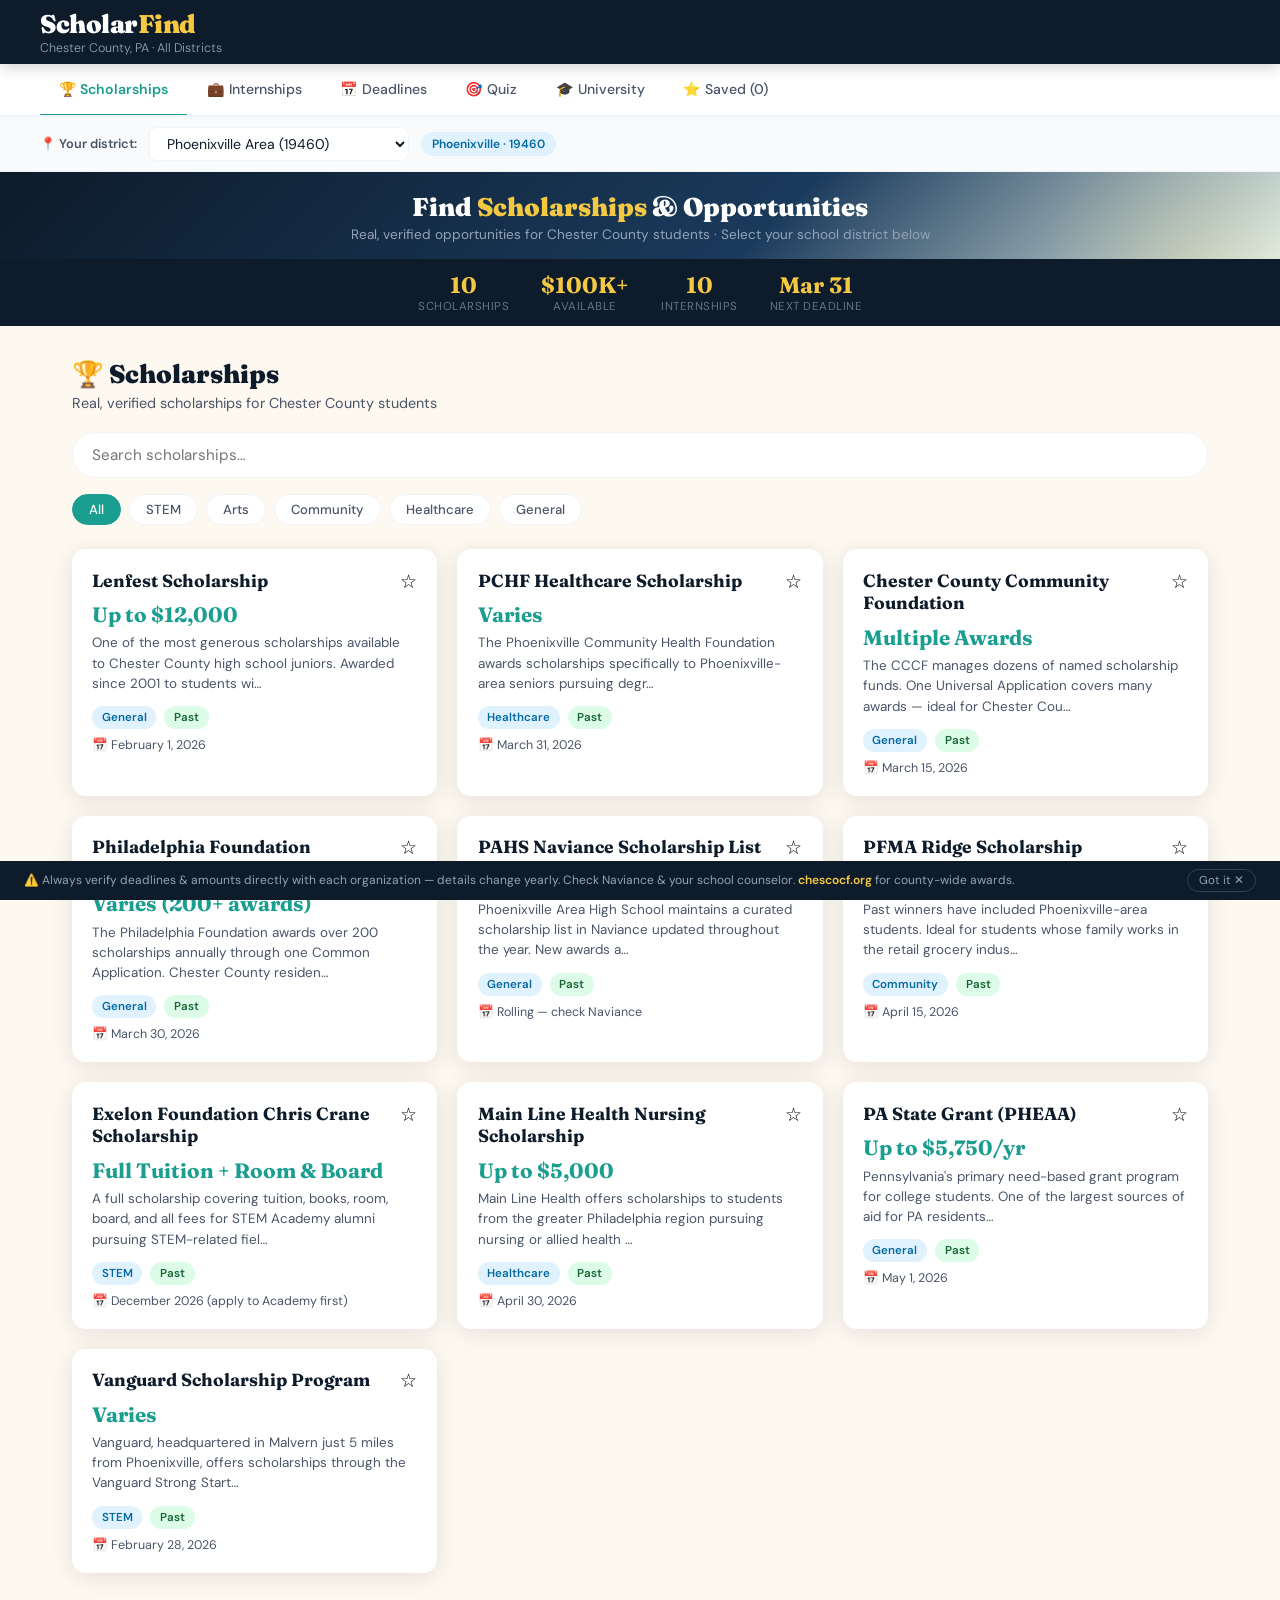
==== index.html @ 1c2dd700 "Add files via upload" ====
<!DOCTYPE html>
<html lang="en">
<head>
<meta charset="UTF-8"/>
<meta name="viewport" content="width=device-width, initial-scale=1.0"/>
<meta http-equiv="Cache-Control" content="no-cache, no-store, must-revalidate"/>
<meta http-equiv="Pragma" content="no-cache"/>
<meta http-equiv="Expires" content="0"/>
<title>ScholarFind — Chester County PA</title>
<link href="https://fonts.googleapis.com/css2?family=Fraunces:wght@400;700;900&family=DM+Sans:wght@300;400;500;600&display=swap" rel="stylesheet"/>
<style>
:root {
  --navy: #0d1b2a;
  --teal: #1a9e8f;
  --gold: #f5c842;
  --coral: #f4603a;
  --cream: #fdf8f0;
  --slate: #4a5568;
  --light: #f0f4f8;
  --white: #ffffff;
  --success: #22c55e;
  --warn: #f59e0b;
  --danger: #ef4444;
  --card-shadow: 0 4px 24px rgba(13,27,42,0.10);
  --radius: 14px;
}
*{box-sizing:border-box;margin:0;padding:0}
body{font-family:'DM Sans',sans-serif;background:var(--cream);color:var(--navy);min-height:100vh}

/* HEADER */
header{background:var(--navy);padding:0 2rem;position:sticky;top:0;z-index:100;box-shadow:0 2px 16px rgba(0,0,0,0.2)}
.header-inner{max-width:1200px;margin:0 auto;display:flex;align-items:center;justify-content:space-between;height:64px}
.logo{font-family:'Fraunces',serif;font-size:1.6rem;font-weight:900;color:var(--white);letter-spacing:-0.5px}
.logo span{color:var(--gold)}
.tagline{font-size:0.78rem;color:#94a3b8;font-weight:300}

/* NAV TABS */
nav{background:var(--white);border-bottom:2px solid var(--light);position:sticky;top:64px;z-index:99}
.nav-inner{max-width:1200px;margin:0 auto;display:flex;gap:0;overflow-x:auto;scrollbar-width:none}
.nav-inner::-webkit-scrollbar{display:none}
.tab-btn{border:none;background:none;padding:1rem 1.2rem;font-family:'DM Sans',sans-serif;font-size:0.88rem;font-weight:500;color:var(--slate);cursor:pointer;border-bottom:3px solid transparent;margin-bottom:-2px;white-space:nowrap;transition:all 0.2s;flex-shrink:0}
.tab-btn:hover{color:var(--teal)}
.tab-btn.active{color:var(--teal);border-bottom-color:var(--teal);font-weight:600}

/* HAMBURGER */
.hamburger{display:none;background:none;border:none;cursor:pointer;padding:0.4rem;color:var(--white);flex-direction:column;gap:5px;justify-content:center;align-items:center}
.hamburger span{display:block;width:22px;height:2px;background:var(--white);border-radius:2px;transition:all 0.3s}
.hamburger.open span:nth-child(1){transform:translateY(7px) rotate(45deg)}
.hamburger.open span:nth-child(2){opacity:0}
.hamburger.open span:nth-child(3){transform:translateY(-7px) rotate(-45deg)}

/* MOBILE DRAWER */
.mobile-drawer{display:none;position:fixed;top:64px;left:0;right:0;background:var(--white);z-index:98;box-shadow:0 8px 24px rgba(13,27,42,0.15);border-top:2px solid var(--light)}
.mobile-drawer.open{display:block}
.mobile-drawer .tab-btn{display:flex;width:100%;padding:1rem 1.5rem;font-size:1rem;border-bottom:1px solid var(--light);border-left:3px solid transparent;text-align:left;gap:0.6rem;align-items:center}
.mobile-drawer .tab-btn.active{border-left-color:var(--teal);border-bottom-color:var(--light);color:var(--teal);background:#f0fdf9}
.mobile-drawer .tab-btn:last-child{border-bottom:none}
.drawer-overlay{display:none;position:fixed;inset:0;top:64px;background:rgba(13,27,42,0.3);z-index:97}
.drawer-overlay.open{display:block}

@media(max-width:768px){
  .hamburger{display:flex}
  .nav-desktop{display:none}
}
@media(min-width:769px){
  .mobile-drawer{display:none!important}
  .drawer-overlay{display:none!important}
}

/* HERO */
.hero{background:linear-gradient(135deg,var(--navy) 0%,#1a3a5c 60%,#1a9e8f22 100%);padding:1.2rem 2rem 1rem;text-align:center;position:relative;overflow:hidden}
.hero::before{content:'';position:absolute;top:-60px;right:-60px;width:300px;height:300px;border-radius:50%;background:radial-gradient(circle,rgba(245,200,66,0.12),transparent 70%)}
.hero h1{font-family:'Fraunces',serif;font-size:1.6rem;font-weight:900;color:var(--white);margin-bottom:0.2rem}
.hero h1 span{color:var(--gold)}
.hero p{color:#94a3b8;margin-bottom:0;font-size:0.85rem}
.search-bar{display:flex;max-width:560px;margin:0 auto;background:var(--white);border-radius:50px;overflow:hidden;box-shadow:0 4px 20px rgba(0,0,0,0.15)}
.search-bar input{flex:1;border:none;padding:0.85rem 1.4rem;font-size:1rem;font-family:'DM Sans',sans-serif;outline:none;background:transparent}
.search-bar button{background:var(--teal);color:white;border:none;padding:0.85rem 1.6rem;font-weight:600;cursor:pointer;font-size:0.95rem;font-family:'DM Sans',sans-serif}

/* STATS */
.stats-bar{background:var(--navy);padding:0.75rem 2rem}
.stats-inner{max-width:1200px;margin:0 auto;display:flex;gap:2rem;justify-content:center;flex-wrap:wrap}
.stat{text-align:center}
.stat-val{font-family:'Fraunces',serif;font-size:1.4rem;font-weight:700;color:var(--gold)}
.stat-lbl{font-size:0.72rem;color:#64748b;text-transform:uppercase;letter-spacing:0.5px}

/* MAIN */
main{max-width:1200px;margin:0 auto;padding:2rem}

/* SECTION */
.section{display:none}
.section.active{display:block}

/* TAB HEADER */
.tab-header{margin-bottom:1.2rem}
.tab-header h2{font-family:'Fraunces',serif;font-size:1.6rem;font-weight:900}
.tab-header p{color:var(--slate);margin-top:0.25rem;font-size:0.9rem}

/* DISTRICT PICKER */
.district-bar{background:#f8fafc;border-bottom:1.5px solid var(--light);padding:0.6rem 2rem}
.district-inner{max-width:1200px;margin:0 auto;display:flex;align-items:center;gap:0.75rem;flex-wrap:wrap}
.district-label{font-size:0.8rem;font-weight:600;color:var(--slate);white-space:nowrap}
.district-select{border:1.5px solid var(--light);background:var(--white);padding:0.4rem 0.8rem;border-radius:8px;font-size:0.88rem;font-family:'DM Sans',sans-serif;color:var(--navy);cursor:pointer;outline:none;transition:border-color 0.2s;max-width:260px}
.district-select:focus{border-color:var(--teal)}
.district-tag{font-size:0.75rem;background:#e0f2fe;color:#0369a1;padding:0.25rem 0.7rem;border-radius:50px;font-weight:600}
.ai-search-wrap{background:var(--white);border:1.5px solid var(--light);border-radius:var(--radius);padding:1.5rem;margin-bottom:1.5rem;display:none}
.ai-search-wrap.visible{display:block}
.ai-search-wrap h3{font-family:'Fraunces',serif;font-size:1.1rem;margin-bottom:0.5rem}
.ai-search-wrap p{font-size:0.85rem;color:var(--slate);margin-bottom:1rem}
.ai-input-row{display:flex;gap:0.5rem}
.ai-input-row input{flex:1;border:1.5px solid var(--light);border-radius:8px;padding:0.6rem 1rem;font-size:0.9rem;font-family:'DM Sans',sans-serif;outline:none}
.ai-input-row input:focus{border-color:var(--teal)}
.ai-search-btn{background:var(--teal);color:white;border:none;padding:0.6rem 1.2rem;border-radius:8px;font-weight:600;cursor:pointer;font-family:'DM Sans',sans-serif;white-space:nowrap}
.ai-results{margin-top:1rem;font-size:0.88rem;color:var(--slate);line-height:1.6}
.ai-results.loading{color:var(--teal)}
.result-badge{display:inline-block;background:var(--teal);color:white;font-size:0.75rem;font-weight:700;padding:0.25rem 0.7rem;border-radius:50px;font-family:'DM Sans',sans-serif}
.result-badge-empty{background:var(--slate)}
@keyframes spin{from{transform:rotate(0deg)}to{transform:rotate(360deg)}}
.ai-result-card{background:var(--cream);border-radius:10px;padding:1rem;margin-bottom:0.75rem;border:1.5px solid var(--light)}
.ai-result-card h4{font-size:0.95rem;font-weight:600;margin-bottom:0.3rem}
.ai-result-card p{font-size:0.82rem;color:var(--slate);margin:0}
.ai-result-card a{font-size:0.82rem;color:var(--teal);font-weight:600}

/* TAB SEARCH */
.tab-search{margin-bottom:1rem}
.tab-search input{width:100%;padding:0.75rem 1.2rem;border:1.5px solid var(--light);border-radius:50px;font-size:0.95rem;font-family:'DM Sans',sans-serif;outline:none;background:var(--white);color:var(--navy);transition:border-color 0.2s}
.tab-search input:focus{border-color:var(--teal)}

/* DISCLAIMER FOOTER */
.disclaimer-bar{position:fixed;bottom:0;left:0;right:0;background:var(--navy);color:#94a3b8;font-size:0.75rem;padding:0.5rem 1.5rem;display:flex;align-items:center;justify-content:space-between;gap:1rem;z-index:200;transition:transform 0.3s}
.disclaimer-bar.hidden{transform:translateY(100%)}
.disclaimer-bar a{color:var(--gold);text-decoration:none;font-weight:600}
.disclaimer-dismiss{background:none;border:1px solid #334155;color:#94a3b8;padding:0.2rem 0.7rem;border-radius:50px;font-size:0.72rem;cursor:pointer;font-family:'DM Sans',sans-serif;white-space:nowrap;flex-shrink:0}
.disclaimer-dismiss:hover{background:#1e293b}

/* FILTER BAR */
.filter-bar{display:flex;gap:0.5rem;flex-wrap:wrap;margin-bottom:1.5rem}
.filter-btn{border:1.5px solid var(--light);background:var(--white);padding:0.4rem 1rem;border-radius:50px;font-size:0.82rem;font-family:'DM Sans',sans-serif;cursor:pointer;font-weight:500;color:var(--slate);transition:all 0.2s}
.filter-btn:hover,.filter-btn.active{background:var(--teal);color:white;border-color:var(--teal)}

/* CARDS GRID */
.cards-grid{display:grid;grid-template-columns:repeat(auto-fill,minmax(320px,1fr));gap:1.25rem}

/* CARD */
.card{background:var(--white);border-radius:var(--radius);box-shadow:var(--card-shadow);overflow:hidden;cursor:pointer;transition:transform 0.2s,box-shadow 0.2s;border:1.5px solid transparent}
.card:hover{transform:translateY(-3px);box-shadow:0 8px 32px rgba(13,27,42,0.15);border-color:var(--teal)}
.card-header{padding:1.2rem 1.2rem 0.6rem;display:flex;justify-content:space-between;align-items:flex-start;gap:0.5rem}
.card-title{font-family:'Fraunces',serif;font-size:1.1rem;font-weight:700;line-height:1.3}
.save-btn{background:none;border:none;cursor:pointer;font-size:1.2rem;flex-shrink:0;transition:transform 0.2s}
.save-btn:hover{transform:scale(1.3)}
.card-body{padding:0 1.2rem 1.2rem}
.card-amount{font-size:1.3rem;font-weight:700;color:var(--teal);font-family:'Fraunces',serif}
.card-desc{font-size:0.84rem;color:var(--slate);margin:0.4rem 0 0.75rem;line-height:1.5}
.card-meta{display:flex;gap:0.5rem;flex-wrap:wrap}
.badge{font-size:0.72rem;padding:0.25rem 0.6rem;border-radius:50px;font-weight:600}
.badge-cat{background:#e0f2fe;color:#0369a1}
.badge-urgent{background:#fee2e2;color:var(--danger)}
.badge-soon{background:#fef9c3;color:#92400e}
.badge-ok{background:#dcfce7;color:#166534}
.badge-type{background:#f3e8ff;color:#7c3aed}
.badge-source{background:#f0fdf4;color:#166534;font-size:0.68rem}
.card-deadline{font-size:0.78rem;color:var(--slate);margin-top:0.5rem}

/* MODAL */
.modal-overlay{display:none;position:fixed;inset:0;background:rgba(13,27,42,0.6);z-index:1000;align-items:center;justify-content:center;padding:1rem}
.modal-overlay.open{display:flex}
.modal{background:var(--white);border-radius:20px;max-width:580px;width:100%;max-height:88vh;overflow-y:auto;box-shadow:0 20px 60px rgba(0,0,0,0.3)}
.modal-header{background:var(--navy);padding:1.8rem;border-radius:20px 20px 0 0;position:relative}
.modal-header h2{font-family:'Fraunces',serif;font-size:1.5rem;color:var(--white);margin-bottom:0.3rem}
.modal-close{position:absolute;top:1rem;right:1rem;background:rgba(255,255,255,0.15);border:none;color:white;width:32px;height:32px;border-radius:50%;cursor:pointer;font-size:1.1rem;display:flex;align-items:center;justify-content:center}
.modal-amount{font-family:'Fraunces',serif;font-size:2rem;font-weight:900;color:var(--gold)}
.modal-body{padding:1.8rem}
.modal-section{margin-bottom:1.2rem}
.modal-section h3{font-size:0.8rem;text-transform:uppercase;letter-spacing:0.5px;color:var(--slate);margin-bottom:0.4rem}
.modal-section p{font-size:0.92rem;line-height:1.6;color:var(--navy)}
.apply-btn{display:block;background:var(--teal);color:white;text-decoration:none;text-align:center;padding:0.9rem;border-radius:10px;font-weight:600;font-size:1rem;margin-top:1rem;transition:background 0.2s}
.apply-btn:hover{background:#158a7c}

/* DEADLINE TRACKER */
.deadline-header{margin-bottom:1.5rem}
.deadline-header h2{font-family:'Fraunces',serif;font-size:1.8rem;font-weight:900}
.deadline-header p{color:var(--slate);margin-top:0.3rem}
.deadline-grid{display:grid;grid-template-columns:repeat(auto-fill,minmax(280px,1fr));gap:1rem}
.deadline-card{background:var(--white);border-radius:var(--radius);padding:1.2rem;box-shadow:var(--card-shadow);border-left:4px solid var(--teal);transition:transform 0.2s,box-shadow 0.2s}
.deadline-card:hover{transform:translateY(-2px);box-shadow:0 8px 24px rgba(13,27,42,0.15)}
.deadline-card.urgent{border-left-color:var(--danger)}
.deadline-card.soon{border-left-color:var(--warn)}
.deadline-name{font-weight:600;font-size:0.95rem;margin-bottom:0.3rem}
.deadline-date{font-size:0.82rem;color:var(--slate)}
.countdown{font-family:'Fraunces',serif;font-size:1.6rem;font-weight:700;margin:0.5rem 0}
.countdown.urgent{color:var(--danger)}
.countdown.soon{color:var(--warn)}
.countdown.ok{color:var(--success)}

/* QUIZ */
.quiz-wrap{max-width:680px;margin:0 auto}
.quiz-wrap h2{font-family:'Fraunces',serif;font-size:1.8rem;font-weight:900;margin-bottom:0.4rem}
.quiz-wrap>p{color:var(--slate);margin-bottom:1.5rem}
.quiz-progress{display:flex;gap:6px;margin-bottom:1.5rem}
.quiz-pip{height:5px;flex:1;border-radius:99px;background:var(--light);transition:background 0.3s}
.quiz-pip.done{background:var(--teal)}
.quiz-pip.active{background:var(--gold)}
.quiz-card{background:var(--white);border-radius:var(--radius);padding:2rem;box-shadow:var(--card-shadow);min-height:220px}
.quiz-step{display:none}
.quiz-step.active{display:block;animation:fadeIn 0.25s ease}
@keyframes fadeIn{from{opacity:0;transform:translateY(6px)}to{opacity:1;transform:translateY(0)}}
.quiz-step-label{font-size:0.72rem;text-transform:uppercase;letter-spacing:0.5px;color:var(--slate);font-weight:600;margin-bottom:0.4rem}
.quiz-q{font-family:'Fraunces',serif;font-weight:700;font-size:1.2rem;margin-bottom:1.2rem;color:var(--navy);line-height:1.3}
.quiz-options{display:flex;flex-wrap:wrap;gap:0.6rem;margin-bottom:1.4rem}
.quiz-opt{border:1.5px solid var(--light);background:var(--cream);padding:0.55rem 1.1rem;border-radius:50px;cursor:pointer;font-size:0.88rem;font-family:'DM Sans',sans-serif;font-weight:500;transition:all 0.2s;color:var(--navy)}
.quiz-opt:hover{border-color:var(--teal);background:#e0f2ef}
.quiz-opt.selected{background:var(--teal);color:white;border-color:var(--teal)}
.quiz-nav{display:flex;gap:0.75rem;align-items:center;margin-top:0.5rem}
.quiz-btn{background:var(--teal);color:white;border:none;padding:0.75rem 1.8rem;border-radius:50px;font-weight:600;font-size:0.95rem;cursor:pointer;font-family:'DM Sans',sans-serif;transition:background 0.2s}
.quiz-btn:hover{background:#158a7c}
.quiz-btn.gold{background:var(--gold);color:var(--navy)}
.quiz-btn.gold:hover{background:#e6b800}
.quiz-btn-back{background:none;border:1.5px solid var(--light);color:var(--slate);padding:0.7rem 1.4rem;border-radius:50px;font-weight:500;font-size:0.88rem;cursor:pointer;font-family:'DM Sans',sans-serif;transition:all 0.2s}
.quiz-btn-back:hover{border-color:var(--slate)}
.quiz-results-wrap{margin-top:1.5rem}
.quiz-results-header{display:flex;align-items:center;justify-content:space-between;margin-bottom:1rem;flex-wrap:wrap;gap:0.5rem}
.quiz-results-header h3{font-family:'Fraunces',serif;font-size:1.3rem;color:var(--teal)}
.quiz-reset-btn{background:none;border:1.5px solid var(--teal);color:var(--teal);padding:0.4rem 1rem;border-radius:50px;font-size:0.82rem;font-weight:600;cursor:pointer;font-family:'DM Sans',sans-serif;transition:all 0.2s}
.quiz-reset-btn:hover{background:var(--teal);color:white}
.quiz-match-card{background:var(--cream);border-radius:10px;padding:1rem 1.2rem;margin-bottom:0.75rem;cursor:pointer;border:1.5px solid transparent;transition:all 0.2s;display:flex;justify-content:space-between;align-items:center;gap:1rem}
.quiz-match-card:hover{border-color:var(--teal);background:var(--white)}
.quiz-match-title{font-weight:600;font-size:0.95rem;margin-bottom:0.2rem}
.quiz-match-amount{font-family:'Fraunces',serif;font-size:1.1rem;color:var(--teal);font-weight:700}
.quiz-match-deadline{font-size:0.78rem;color:var(--slate);margin-top:0.2rem}
.quiz-match-arrow{color:var(--teal);font-size:1.2rem;flex-shrink:0}
.quiz-no-match{text-align:center;padding:2rem;color:var(--slate)}
.quiz-no-match span{font-size:2.5rem;display:block;margin-bottom:0.75rem}

/* SAVED */
.saved-empty{text-align:center;padding:4rem 2rem;color:var(--slate)}
.saved-empty span{font-size:3rem;display:block;margin-bottom:1rem}
.saved-empty h3{font-family:'Fraunces',serif;font-size:1.4rem;margin-bottom:0.5rem}

/* WARNING BANNER */
.warn-banner{font-size:0.78rem;color:#92400e;margin-bottom:1rem;padding:0.4rem 0.8rem;background:#fef9c3;border-radius:6px;border-left:3px solid #f59e0b;line-height:1.5}

/* HIDDEN */
.hidden{display:none!important}

/* RESPONSIVE */
@media(max-width:768px){
  .hero h1{font-size:1.2rem}
  .hero{padding:0.8rem 1.2rem 0.6rem}
  .cards-grid{grid-template-columns:1fr}
  .header-inner{gap:0.5rem}
  .tagline{display:none}
  main{padding:1.2rem}
  .stats-inner{gap:1rem}
}
</style>
</head>
<body>

<header>
  <div class="header-inner">
    <div>
      <div class="logo">Scholar<span>Find</span></div>
      <div class="tagline">Chester County, PA · All Districts</div>
    </div>
    <button class="hamburger" id="hamburger" onclick="toggleDrawer()" aria-label="Menu">
      <span></span><span></span><span></span>
    </button>
  </div>
</header>

<nav>
  <div class="nav-inner nav-desktop">
    <button class="tab-btn active" onclick="switchTab('scholarships',this)">🏆 Scholarships</button>
    <button class="tab-btn" onclick="switchTab('internships',this)">💼 Internships</button>
    <button class="tab-btn" onclick="switchTab('deadlines',this)">📅 Deadlines</button>
    <button class="tab-btn" onclick="switchTab('quiz',this)">🎯 Quiz</button>
    <button class="tab-btn" onclick="switchTab('university',this)">🎓 University</button>
    <button class="tab-btn" onclick="switchTab('saved',this)">⭐ Saved (<span id="saved-count">0</span>)</button>
  </div>
</nav>


<!-- DISTRICT PICKER -->
<div class="district-bar">
  <div class="district-inner">
    <span class="district-label">📍 Your district:</span>
    <select class="district-select" id="district-select" onchange="switchDistrict(this.value)">
      <option value="phoenixville">Phoenixville Area (19460)</option>
      <option value="westchester">West Chester Area (19380, 19382)</option>
      <option value="downingtown">Downingtown Area (19335, 19341)</option>
      <option value="coatesville">Coatesville Area (19320)</option>
      <option value="greatvalley">Great Valley (19355, 19301)</option>
      <option value="kennett">Kennett Consolidated (19348)</option>
      <option value="owenjroberts">Owen J. Roberts (19465, 19475)</option>
      <option value="oxford">Oxford Area (19363)</option>
      <option value="tredyffrin">Tredyffrin-Easttown (19301, 19312)</option>
      <option value="unionville">Unionville-Chadds Ford (19317, 19373)</option>
      <option value="octorara">Octorara Area (19310)</option>
      <option value="other">Other Chester County zip →</option>
    </select>
    <span class="district-tag" id="district-tag">Phoenixville · 19460</span>
  </div>
</div>

<!-- MOBILE DRAWER -->
<div class="drawer-overlay" id="drawer-overlay" onclick="closeDrawer()"></div>
<div class="mobile-drawer" id="mobile-drawer">
  <button class="tab-btn active" onclick="switchTab('scholarships',this);closeDrawer()">🏆 Scholarships</button>
  <button class="tab-btn" onclick="switchTab('internships',this);closeDrawer()">💼 Internships & Programs</button>
  <button class="tab-btn" onclick="switchTab('deadlines',this);closeDrawer()">📅 Deadline Tracker</button>
  <button class="tab-btn" onclick="switchTab('quiz',this);closeDrawer()">🎯 Eligibility Quiz</button>
  <button class="tab-btn" onclick="switchTab('university',this);closeDrawer()">🎓 University Programs</button>
  <button class="tab-btn" onclick="switchTab('saved',this);closeDrawer()">⭐ Saved (<span id="saved-count-mobile">0</span>)</button>
</div>

<div class="hero">
  <h1>Find <span>Scholarships</span> &amp; Opportunities</h1>
  <p>Real, verified opportunities for Chester County students · Select your school district below</p>

</div>

<div class="stats-bar">
  <div class="stats-inner">
    <div class="stat"><div class="stat-val" id="stat-scholarships">10</div><div class="stat-lbl">Scholarships</div></div>
    <div class="stat"><div class="stat-val" id="stat-money">$100K+</div><div class="stat-lbl">Available</div></div>
    <div class="stat"><div class="stat-val" id="stat-internships">10</div><div class="stat-lbl">Internships</div></div>
    <div class="stat"><div class="stat-val" id="stat-deadline">Mar 31</div><div class="stat-lbl">Next Deadline</div></div>
  </div>
</div>

<main>

<!-- SCHOLARSHIPS TAB -->
<div class="section active" id="tab-scholarships">
  <div class="tab-header"><h2>🏆 Scholarships</h2><p id="schol-subtitle">Real, verified scholarships for Chester County students</p></div>
  <div class="ai-search-wrap" id="ai-search-wrap">
    <h3>🤖 AI Scholarship Search for Your Area</h3>
    <p>We don't have static data for your district yet — but our AI can search the web for scholarships specific to your zip code right now.</p>
    <div class="ai-input-row">
      <input type="text" id="ai-zip-input" placeholder="Enter your ZIP code (e.g. 19380)" maxlength="5"/>
      <button class="ai-search-btn" onclick="runAISearch()">Search →</button>
    </div>
    <div class="ai-results hidden" id="ai-results"></div>
  </div>
  <div class="tab-search">
    <input type="text" id="search-schol" placeholder="Search scholarships…" oninput="renderScholarships()" />
  </div>
  <div class="filter-bar" id="schol-filters">
    <button class="filter-btn active" onclick="setFilter('schol','All',this)">All</button>
    <button class="filter-btn" onclick="setFilter('schol','STEM',this)">STEM</button>
    <button class="filter-btn" onclick="setFilter('schol','Arts',this)">Arts</button>
    <button class="filter-btn" onclick="setFilter('schol','Community',this)">Community</button>
    <button class="filter-btn" onclick="setFilter('schol','Healthcare',this)">Healthcare</button>
    <button class="filter-btn" onclick="setFilter('schol','General',this)">General</button>
  </div>
  <div class="cards-grid" id="schol-grid"></div>
</div>

<!-- INTERNSHIPS TAB -->
<div class="section" id="tab-internships">
  <div class="tab-header"><h2>💼 Internships &amp; Programs</h2><p>Local opportunities within 15 miles of Phoenixville 19460</p></div>
  <div class="tab-search">
    <input type="text" id="search-intern" placeholder="Search internships…" oninput="renderInternships()" />
  </div>
  <div class="filter-bar" id="intern-filters">
    <button class="filter-btn active" onclick="setFilter('intern','All',this)">All</button>
    <button class="filter-btn" onclick="setFilter('intern','Finance',this)">Finance</button>
    <button class="filter-btn" onclick="setFilter('intern','Healthcare',this)">Healthcare</button>
    <button class="filter-btn" onclick="setFilter('intern','Tech',this)">Tech</button>
    <button class="filter-btn" onclick="setFilter('intern','Retail',this)">Retail</button>
    <button class="filter-btn" onclick="setFilter('intern','STEM Programs',this)">🏫 STEM Programs</button>
  </div>
  <div class="cards-grid" id="intern-grid"></div>
</div>

<!-- DEADLINES TAB -->
<div class="section" id="tab-deadlines">
  <div class="deadline-header">
    <h2>📅 Deadline Tracker</h2>
    <p>Countdowns for every scholarship and program — sorted by urgency</p>
  </div>
  <div class="deadline-grid" id="deadline-grid"></div>
</div>

<!-- QUIZ TAB -->
<div class="section" id="tab-quiz">
  <div class="quiz-wrap">
    <h2>🎯 Eligibility Quiz</h2>
    <p>Answer 5 quick questions to see which scholarships you actually qualify for.</p>
    <div class="quiz-progress">
      <div class="quiz-pip active" id="pip-0"></div>
      <div class="quiz-pip" id="pip-1"></div>
      <div class="quiz-pip" id="pip-2"></div>
      <div class="quiz-pip" id="pip-3"></div>
      <div class="quiz-pip" id="pip-4"></div>
    </div>
    <div class="quiz-card" id="quiz-card">
      <div class="quiz-step active" id="step-0">
        <div class="quiz-step-label">Question 1 of 5</div>
        <div class="quiz-q">What grade are you in?</div>
        <div class="quiz-options">
          <button class="quiz-opt" onclick="pickOpt(this,'grade','9th')">9th Grade</button>
          <button class="quiz-opt" onclick="pickOpt(this,'grade','10th')">10th Grade</button>
          <button class="quiz-opt" onclick="pickOpt(this,'grade','11th')">11th Grade</button>
          <button class="quiz-opt" onclick="pickOpt(this,'grade','12th')">12th Grade (Senior)</button>
        </div>
        <div class="quiz-nav"><button class="quiz-btn" onclick="quizNext(1)">Next →</button></div>
      </div>
      <div class="quiz-step" id="step-1">
        <div class="quiz-step-label">Question 2 of 5</div>
        <div class="quiz-q">What is your GPA range?</div>
        <div class="quiz-options">
          <button class="quiz-opt" onclick="pickOpt(this,'gpa','below3')">Below 3.0</button>
          <button class="quiz-opt" onclick="pickOpt(this,'gpa','3to35')">3.0 – 3.49</button>
          <button class="quiz-opt" onclick="pickOpt(this,'gpa','35plus')">3.5 or above</button>
        </div>
        <div class="quiz-nav">
          <button class="quiz-btn-back" onclick="quizBack(0)">← Back</button>
          <button class="quiz-btn" onclick="quizNext(2)">Next →</button>
        </div>
      </div>
      <div class="quiz-step" id="step-2">
        <div class="quiz-step-label">Question 3 of 5</div>
        <div class="quiz-q">What are your main interest areas?</div>
        <div class="quiz-options">
          <button class="quiz-opt" onclick="pickOpt(this,'interest','STEM')">STEM</button>
          <button class="quiz-opt" onclick="pickOpt(this,'interest','Healthcare')">Healthcare</button>
          <button class="quiz-opt" onclick="pickOpt(this,'interest','Arts')">Arts</button>
          <button class="quiz-opt" onclick="pickOpt(this,'interest','Community')">Community Service</button>
          <button class="quiz-opt" onclick="pickOpt(this,'interest','General')">General / Undecided</button>
        </div>
        <div class="quiz-nav">
          <button class="quiz-btn-back" onclick="quizBack(1)">← Back</button>
          <button class="quiz-btn" onclick="quizNext(3)">Next →</button>
        </div>
      </div>
      <div class="quiz-step" id="step-3">
        <div class="quiz-step-label">Question 4 of 5</div>
        <div class="quiz-q">Are you a first-generation college student?</div>
        <div class="quiz-options">
          <button class="quiz-opt" onclick="pickOpt(this,'firstgen','yes')">Yes</button>
          <button class="quiz-opt" onclick="pickOpt(this,'firstgen','no')">No</button>
          <button class="quiz-opt" onclick="pickOpt(this,'firstgen','unsure')">Not sure</button>
        </div>
        <div class="quiz-nav">
          <button class="quiz-btn-back" onclick="quizBack(2)">← Back</button>
          <button class="quiz-btn" onclick="quizNext(4)">Next →</button>
        </div>
      </div>
      <div class="quiz-step" id="step-4">
        <div class="quiz-step-label">Question 5 of 5</div>
        <div class="quiz-q">Does a family member work in retail or food industry (Wawa, Giant, etc.)?</div>
        <div class="quiz-options">
          <button class="quiz-opt" onclick="pickOpt(this,'family','yes')">Yes</button>
          <button class="quiz-opt" onclick="pickOpt(this,'family','no')">No</button>
        </div>
        <div class="quiz-nav">
          <button class="quiz-btn-back" onclick="quizBack(3)">← Back</button>
          <button class="quiz-btn gold" onclick="runQuiz()">Show My Matches →</button>
        </div>
      </div>
    </div>
    <div class="quiz-results-wrap hidden" id="quiz-results-wrap">
      <div class="quiz-results-header">
        <h3 id="quiz-results-title">Your matches</h3>
        <button class="quiz-reset-btn" onclick="resetQuiz()">↺ Start over</button>
      </div>
      <div id="quiz-results-list"></div>
    </div>
  </div>
</div>

<!-- UNIVERSITY PROGRAMS TAB -->
<div class="section" id="tab-university">
  <div class="tab-header"><h2>🎓 University Programs</h2><p>Summer programs, dual enrollment &amp; college prep for grades 6–12</p></div>
  <div class="tab-search">
    <input type="text" id="search-uni" placeholder="Search by university name or keyword…" oninput="renderUniversityPrograms()" />
  </div>
  <div class="filter-bar" id="uni-filters">
    <button class="filter-btn active" onclick="setFilter('uni','All',this)">All</button>
    <button class="filter-btn" onclick="setFilter('uni','Middle School',this)">Middle School</button>
    <button class="filter-btn" onclick="setFilter('uni','High School',this)">High School</button>
    <button class="filter-btn" onclick="setFilter('uni','STEM',this)">STEM</button>
    <button class="filter-btn" onclick="setFilter('uni','Arts',this)">Arts</button>
    <button class="filter-btn" onclick="setFilter('uni','College Credit',this)">College Credit</button>
    <button class="filter-btn" onclick="setFilter('uni','Free',this)">Free / Low Cost</button>
  </div>
  <div class="cards-grid" id="uni-grid"></div>
</div>

<!-- SAVED TAB -->
<div class="section" id="tab-saved">
  <div class="tab-header"><h2>⭐ Saved Items</h2><p>Scholarships and programs you've bookmarked · <span style="color:var(--warn)">⚠️ Stored on this device only</span></p></div>
  <div id="saved-grid-wrap">
    <div class="cards-grid" id="saved-grid"></div>
    <div class="saved-empty hidden" id="saved-empty">
      <span>⭐</span>
      <h3>No saved items yet</h3>
      <p>Click the ☆ on any scholarship or internship to save it here.</p>
      <p style="margin-top:0.75rem;font-size:0.8rem;color:#94a3b8;">Saves are stored in your browser on this device only.<br>They will persist when you return — unless you clear your browser data.</p>
    </div>
  </div>
</div>

</main>

<!-- MODAL -->
<div class="modal-overlay" id="modal-overlay" onclick="closeModalOnOverlay(event)">
  <div class="modal" id="modal">
    <div class="modal-header">
      <button class="modal-close" onclick="closeModal()">✕</button>
      <h2 id="m-title">Title</h2>
      <div class="modal-amount" id="m-amount"></div>
    </div>
    <div class="modal-body">
      <div class="modal-section"><h3>About</h3><p id="m-desc"></p></div>
      <div class="modal-section"><h3>Who Can Apply</h3><p id="m-eligibility"></p></div>
      <div class="modal-section"><h3>Deadline</h3><p id="m-deadline"></p></div>
      <div class="modal-section"><h3>How to Apply</h3><p id="m-how"></p></div>
      <div class="modal-section" id="m-source-wrap"><h3>✅ Verified Source</h3><p id="m-source"></p></div>
      <a id="m-apply" href="#" target="_blank" class="apply-btn">Apply / Learn More →</a>
    </div>
  </div>
</div>

<script>
// ============================================================
// DATA
// ============================================================
const scholarships = [
  {
    id:'s1', type:'scholarship',
    title:'Lenfest Scholarship',
    amount:'Up to $12,000',
    amountNum:12000,
    category:'General',
    desc:'One of the most generous scholarships available to Chester County high school juniors. Awarded since 2001 to students with financial need and strong character.',
    eligibility:'Chester County PA high school juniors with demonstrated financial need. Must attend an accredited 4-year institution.',
    deadline:'February 1, 2026',
    deadlineDate: new Date('2026-02-01'),
    how:'Apply online at lenfestscholars.org. Requires transcripts, two recommendations, and a personal statement.',
    source:'lenfestscholars.org — verified program since 2001',
    url:'https://www.lenfestscholars.org/applynow',
    grades:['11th'],
    gpaMin:'3to35',
    interests:['General','Community']
  },
  {
    id:'s2', type:'scholarship',
    title:'PCHF Healthcare Scholarship',
    amount:'Varies',
    amountNum:3000,
    category:'Healthcare',
    desc:'The Phoenixville Community Health Foundation awards scholarships specifically to Phoenixville-area seniors pursuing degrees in healthcare or human services.',
    eligibility:'Phoenixville-area high school seniors planning to study healthcare, nursing, social work, or human services at an accredited institution.',
    deadline:'March 31, 2026',
    deadlineDate: new Date('2026-03-31'),
    how:'Apply through PCHF directly. Visit pchf.org for the current application. Letters of recommendation and an essay required.',
    source:'pchf.org — Phoenixville Community Health Foundation',
    url:'https://pchf.net/scholarships/',
    grades:['12th'],
    gpaMin:'3to35',
    interests:['Healthcare','Community']
  },
  {
    id:'s3', type:'scholarship',
    title:'Chester County Community Foundation',
    amount:'Multiple Awards',
    amountNum:5000,
    category:'General',
    desc:'The CCCF manages dozens of named scholarship funds. One Universal Application covers many awards — ideal for Chester County students who want to maximize their chances.',
    eligibility:'Chester County residents attending or planning to attend a post-secondary institution. Various funds have different criteria.',
    deadline:'March 15, 2026',
    deadlineDate: new Date('2026-03-15'),
    how:'Submit the Universal Scholarship Application at chescocf.org. One form = many scholarships.',
    source:'chescocf.org — Chester County Community Foundation',
    url:'https://www.chescocf.org/grants-scholarships/scholarships/',
    grades:['11th','12th'],
    gpaMin:'3to35',
    interests:['General','Arts','STEM','Community']
  },
  {
    id:'s4', type:'scholarship',
    title:'Philadelphia Foundation Scholarship',
    amount:'Varies (200+ awards)',
    amountNum:4000,
    category:'General',
    desc:'The Philadelphia Foundation awards over 200 scholarships annually through one Common Application. Chester County residents are explicitly eligible.',
    eligibility:'Students from Philadelphia and surrounding counties including Chester County. Various academic and need-based criteria apply.',
    deadline:'March 30, 2026',
    deadlineDate: new Date('2026-03-30'),
    how:'Apply via the Common Scholarship Application at philafound.org. One application covers 200+ scholarships.',
    source:'philafound.org — Philadelphia Foundation',
    url:'https://www.philafound.org/scholarships/',
    grades:['11th','12th'],
    gpaMin:'3to35',
    interests:['General','STEM','Arts','Community','Healthcare']
  },
  {
    id:'s5', type:'scholarship',
    title:'PAHS Naviance Scholarship List',
    amount:'Various',
    amountNum:2000,
    category:'General',
    desc:'Phoenixville Area High School maintains a curated scholarship list in Naviance updated throughout the year. New awards are added regularly — check it often.',
    eligibility:'Current PAHS students. Requirements vary by individual scholarship.',
    deadline:'Rolling — check Naviance',
    deadlineDate: new Date('2026-06-01'),
    how:'Log in to Naviance through your PAHS student account. Visit your school counselor for access help.',
    source:'Phoenixville Area High School Guidance Office',
    url:'https://www.pasd.com/domain/147',
    grades:['9th','10th','11th','12th'],
    gpaMin:'below3',
    interests:['General','STEM','Arts','Healthcare','Community']
  },
  {
    id:'s6', type:'scholarship',
    title:'PFMA Ridge Scholarship',
    amount:'$2,500',
    amountNum:2500,
    category:'Community',
    desc:'Past winners have included Phoenixville-area students. Ideal for students whose family works in the retail grocery industry (Giant, Wawa, etc.).',
    eligibility:'Students with a family connection to the retail food/grocery industry. Must demonstrate community involvement.',
    deadline:'April 15, 2026',
    deadlineDate: new Date('2026-04-15'),
    how:'Apply at pfma.org. Include family employment verification and a personal essay.',
    source:'pfma.org — Pennsylvania Food Merchants Association',
    url:'https://www.pfma.org/scholarship',
    grades:['11th','12th'],
    gpaMin:'3to35',
    interests:['Community','General'],
    familyRetail: true
  },
  {
    id:'s7', type:'scholarship',
    title:'Exelon Foundation Chris Crane Scholarship',
    amount:'Full Tuition + Room & Board',
    amountNum:40000,
    category:'STEM',
    desc:'A full scholarship covering tuition, books, room, board, and all fees for STEM Academy alumni pursuing STEM-related fields. Also includes guaranteed internships with Exelon throughout college.',
    eligibility:'Must be a graduate of the Exelon STEM Academy program. STEM field of study required.',
    deadline:'December 2026 (apply to Academy first)',
    deadlineDate: new Date('2026-12-01'),
    how:'Attend the Exelon STEM Academy first (see Internships tab). Scholarship applications open to Academy graduates.',
    source:'exelonstemacademy.org — Exelon Foundation',
    url:'https://www.exelonstemacademy.org/apply',
    grades:['11th','12th'],
    gpaMin:'3to35',
    interests:['STEM']
  },
  {
    id:'s8', type:'scholarship',
    title:'Main Line Health Nursing Scholarship',
    amount:'Up to $5,000',
    amountNum:5000,
    category:'Healthcare',
    desc:'Main Line Health offers scholarships to students from the greater Philadelphia region pursuing nursing or allied health degrees. Students from Chester County are eligible.',
    eligibility:'Seniors pursuing nursing or allied health at an accredited school. Must commit to working at a Main Line Health facility after graduation.',
    deadline:'April 30, 2026',
    deadlineDate: new Date('2026-04-30'),
    how:'Apply at mainlinehealth.org/careers. Requires essay, transcripts, and two recommendations.',
    source:'mainlinehealth.org',
    url:'https://www.mainlinehealth.org/giving/scholarships',
    grades:['12th'],
    gpaMin:'3to35',
    interests:['Healthcare']
  },
  {
    id:'s9', type:'scholarship',
    title:'PA State Grant (PHEAA)',
    amount:'Up to $5,750/yr',
    amountNum:5750,
    category:'General',
    desc:'Pennsylvania\'s primary need-based grant program for college students. One of the largest sources of aid for PA residents — every eligible student should apply.',
    eligibility:'PA resident, first-time college students with demonstrated financial need. FAFSA must be filed by May 1.',
    deadline:'May 1, 2026',
    deadlineDate: new Date('2026-05-01'),
    how:'File FAFSA at fafsa.gov. PA State Grant is automatically considered. Check pheaa.org for status.',
    source:'pheaa.org — Pennsylvania Higher Education Assistance Agency',
    url:'https://www.pheaa.org/funding-opportunities/state-grant-program/',
    grades:['12th'],
    gpaMin:'below3',
    interests:['General','STEM','Arts','Healthcare','Community']
  },
  {
    id:'s10', type:'scholarship',
    title:'Vanguard Scholarship Program',
    amount:'Varies',
    amountNum:3500,
    category:'STEM',
    desc:'Vanguard, headquartered in Malvern just 5 miles from Phoenixville, offers scholarships through the Vanguard Strong Start program for students pursuing finance or business degrees.',
    eligibility:'Students pursuing finance, business, economics, or related STEM/quantitative fields. Chester County residents given preference.',
    deadline:'February 28, 2026',
    deadlineDate: new Date('2026-02-28'),
    how:'Apply at vanguard.com/corporate/careers/community. Check with PAHS counselor for current cycle.',
    source:'vanguard.com — The Vanguard Group, Malvern PA',
    url:'https://www.vanguard.com/corporate/careers/students-and-new-grads.html',
    grades:['11th','12th'],
    gpaMin:'35plus',
    interests:['STEM','General']
  }
];

const internships = [
  {
    id:'i1', type:'internship',
    title:'Vanguard Summer Internship',
    amount:'$17–$25/hr · Paid',
    category:'Finance',
    desc:'10-week paid summer internship at Vanguard\'s Malvern campus, just 5 miles from Phoenixville. Roles in finance, technology, and operations.',
    eligibility:'Rising college juniors and seniors. High school internships available through the North Star program (see below). GPA 3.0+ preferred.',
    deadline:'January 31, 2026',
    deadlineDate: new Date('2026-01-31'),
    how:'Apply at vanguard.com/careers. Roles are posted in November–January for the following summer.',
    source:'vanguard.com — Malvern, PA (5 miles)',
    url:'https://www.vanguard.com/corporate/careers/students',
    grades:['12th'],
    gpaMin:'3to35',
    interests:['Finance','STEM']
  },
  {
    id:'i2', type:'internship',
    title:'Vanguard North Star Program',
    amount:'Free · Virtual · 2 days',
    category:'Finance',
    desc:'A free two-day virtual program for sophomore college students from underrepresented backgrounds (Black, Hispanic/Latinx, Indigenous). Gain access to Vanguard leaders across finance, technology, and investment management — and get priority access to interview for Vanguard\'s paid summer internship.',
    eligibility:'Sophomore college students (graduating Dec 2027 or May 2028) from Black, Hispanic/Latinx, or Indigenous backgrounds. Application window: March 9–23, 2026 only. Program runs virtually May 12–13, 2026.',
    deadline:'March 23, 2026',
    deadlineDate: new Date('2026-03-23'),
    how:'Apply at vanguardjobs.com/north-star-experiential-learning-program — window only open March 9–23, 2026.',
    source:'vanguardjobs.com — The Vanguard Group, Malvern PA',
    url:'https://www.vanguardjobs.com/north-star-experiential-learning-program/',
    grades:['12th'],
    gpaMin:'below3',
    interests:['Finance','General']
  },
  {
    id:'i3', type:'internship',
    title:'SEI Investments Internship',
    amount:'Competitive Pay',
    category:'Finance',
    desc:'SEI Investments is headquartered in Oaks, PA — just 3 miles from Phoenixville. They hire college interns in finance, technology, and operations each summer.',
    eligibility:'College students only. Applications open January ONLY — short window, apply early.',
    deadline:'January 31, 2026',
    deadlineDate: new Date('2026-01-31'),
    how:'Apply at seic.com/careers. Window opens and closes in January — set a reminder.',
    source:'seic.com — Oaks, PA (3 miles)',
    url:'https://www.seic.com/careers',
    grades:['12th'],
    gpaMin:'35plus',
    interests:['Finance','STEM']
  },
  {
    id:'i4', type:'internship',
    title:'Siemens Healthineers Internship',
    amount:'$24–$40/hr · Paid',
    category:'Tech',
    desc:'Siemens Healthineers\' Malvern campus (5 miles) hires engineering and software interns each summer. One of the highest-paying internships in the region.',
    eligibility:'College students in engineering, computer science, or biomedical fields. GPA 3.2+ preferred.',
    deadline:'February 15, 2026',
    deadlineDate: new Date('2026-02-15'),
    how:'Apply at siemens-healthineers.com/careers. Filter by Malvern, PA.',
    source:'siemens-healthineers.com — Malvern, PA (5 miles)',
    url:'https://www.siemens-healthineers.com/careers',
    grades:['12th'],
    gpaMin:'35plus',
    interests:['STEM','Tech']
  },
  {
    id:'i5', type:'internship',
    title:'Phoenixville Hospital Volunteer Program',
    amount:'Volunteer (Academic Credit)',
    category:'Healthcare',
    desc:'Tower Health\'s Phoenixville Hospital runs a structured volunteer/shadow program open to students 16 and older. Great for students pursuing healthcare careers.',
    eligibility:'Age 16+. Open year-round. Priority given to students pursuing healthcare degrees.',
    deadline:'April 20, 2026',
    deadlineDate: new Date('2026-04-20'),
    how:'Apply at towerhealth.org/volunteering or visit the volunteer office at Phoenixville Hospital.',
    source:'towerhealth.org — Phoenixville Hospital',
    url:'https://www.towerhealth.org/volunteering/volunteer-opportunities',
    grades:['10th','11th','12th'],
    gpaMin:'below3',
    interests:['Healthcare']
  },
  {
    id:'i6', type:'internship',
    title:'Tower Health Clinical Internship',
    amount:'Paid · Part-Time',
    category:'Healthcare',
    desc:'Tower Health offers paid clinical internships for college students pursuing nursing, pre-med, or allied health programs. Chester County locations including Phoenixville.',
    eligibility:'College students enrolled in healthcare degree programs. Requires background check and health screening.',
    deadline:'Rolling',
    deadlineDate: new Date('2026-08-01'),
    how:'Apply at towerhealth.org/careers. Search for internship roles in Phoenixville/Chester County.',
    source:'towerhealth.org — Tower Health System',
    url:'https://www.towerhealth.org/careers',
    grades:['12th'],
    gpaMin:'3to35',
    interests:['Healthcare']
  },
  {
    id:'i7', type:'internship',
    title:'Wawa Co-op & Scholarship Program',
    amount:'Hourly + Benefits',
    category:'Retail',
    desc:'Wawa, headquartered in Media PA, hires local high school and college students and offers a scholarship program for associates. Multiple Phoenixville-area locations.',
    eligibility:'Age 16+. Wawa associates and their dependents may qualify for the PFMA Ridge Scholarship.',
    deadline:'Rolling',
    deadlineDate: new Date('2026-12-01'),
    how:'Apply at wawa.com/careers or visit your local Wawa store directly.',
    source:'wawa.com — Multiple Phoenixville locations',
    url:'https://www.wawa.com/careers/search-apply',
    grades:['9th','10th','11th','12th'],
    gpaMin:'below3',
    interests:['Retail','General']
  },
  {
    id:'i8', type:'internship',
    title:'Exelon STEM Academy — Young Women',
    amount:'FREE · Residential · iPad included',
    category:'STEM Programs',
    desc:'A free, week-long residential STEM program for young women in 10th or 11th grade from the PECO service area, which explicitly includes Chester County. Hosted at Saint Joseph\'s University. Participants get hands-on workshops with women in STEM, facility tours, and keep a free iPad.',
    eligibility:'Young women currently in 10th or 11th grade living in the PECO service area (Chester County qualifies). No cost to attend.',
    deadline:'Applications open December 2026',
    deadlineDate: new Date('2026-12-01'),
    how:'Apply at exelonstemacademy.org. Applications open each December for the following summer. Contact PAHS guidance to be notified.',
    source:'exelonstemacademy.org — PECO/Exelon Foundation',
    url:'https://www.exelonstemacademy.org',
    grades:['10th','11th'],
    gpaMin:'below3',
    interests:['STEM']
  },
  {
    id:'i9', type:'internship',
    title:'Exelon Boys to STEM Academy',
    amount:'FREE · Residential · iPad included',
    category:'STEM Programs',
    desc:'A free, week-long residential STEM program for young men in 10th or 11th grade from the PECO service area (Chester County qualifies). Hosted at Saint Joseph\'s University. Includes climate and energy challenges, conversations with STEM leaders, and a free iPad.',
    eligibility:'Young men currently in 10th or 11th grade in the PECO service area. Chester County and Phoenixville-area students are eligible.',
    deadline:'Applications open December 2026',
    deadlineDate: new Date('2026-12-01'),
    how:'Apply at exelonstemacademy.org. Applications open each December. Check with PAHS counselor or bookmark the site.',
    source:'exelonstemacademy.org — PECO/Exelon Foundation',
    url:'https://www.exelonstemacademy.org',
    grades:['10th','11th'],
    gpaMin:'below3',
    interests:['STEM']
  },
  {
    id:'i10', type:'internship',
    title:'Main Line Health Student Externship',
    amount:'Unpaid · Academic Credit',
    category:'Healthcare',
    desc:'Main Line Health offers structured externships for high school and college students interested in healthcare. Shadow real clinicians at facilities throughout Chester County.',
    eligibility:'Students age 16+ interested in healthcare careers. High school juniors and seniors preferred.',
    deadline:'May 1, 2026',
    deadlineDate: new Date('2026-05-01'),
    how:'Apply at mainlinehealth.org/careers/students. Requires health screenings and a brief interview.',
    source:'mainlinehealth.org — Main Line Health',
    url:'https://www.mainlinehealth.org',
    grades:['11th','12th'],
    gpaMin:'below3',
    interests:['Healthcare']
  }
];

const universityPrograms = [
  {
    id:'u1', type:'university',
    title:'Villanova Pre-College Summer Academy',
    amount:'$6,000–$8,000',
    category:'High School',
    tags:['High School','College Credit'],
    desc:'Four-week residential or commuter program on Villanova\'s campus for rising 10th–12th graders. Earn 4 real college credits taught by Villanova faculty alongside current undergrads.',
    eligibility:'Rising 10th, 11th, and 12th graders. Commuter ($6,000) or residential ($8,000). Financial aid available for qualifying families.',
    deadline:'April 6, 2026',
    deadlineDate: new Date('2026-04-06'),
    how:'Apply at villanova.edu/summer. Requires transcript, parent permission letter, and a 250–500 word personal statement.',
    source:'villanova.edu — Villanova, PA (18 miles)',
    url:'https://www1.villanova.edu/university/summer-sessions/pre-college-summer-academy.html',
    grades:['10th','11th','12th'],
    level:'High School'
  },
  {
    id:'u2', type:'university',
    title:'Villanova High School Scholar Program',
    amount:'Per-credit tuition',
    category:'College Credit',
    tags:['High School','College Credit'],
    desc:'Academically strong high schoolers can take individual college-level courses at Villanova each semester — fall, spring, or summer — and earn transferable college credits.',
    eligibility:'Current high school students (any grade). Students under 18 receive an approved course list. One 3-credit course per semester max.',
    deadline:'Rolling — contact CPS office',
    deadlineDate: new Date('2026-08-01'),
    how:'Apply at villanova.edu/summer. Contact CPS Admissions at cps.info@villanova.edu for the approved course list.',
    source:'villanova.edu — Villanova, PA (18 miles)',
    url:'https://www.villanova.edu/university/professional-studies/academics/degrees-certificates/admissions_hs_and_visiting_students.html',
    grades:['9th','10th','11th','12th'],
    level:'High School'
  },
  {
    id:'u3', type:'university',
    title:'West Chester University Dual Enrollment',
    amount:'Reduced tuition (PA state rates)',
    category:'College Credit',
    tags:['High School','College Credit'],
    desc:'WCU\'s Dual Enrollment Partnership lets Chester County high schoolers take real WCU courses and earn college credit — taught by WCU faculty, often at an off-campus Graduate Center near you.',
    eligibility:'High school students at WCU partner schools. PASD students should ask their counselor if Phoenixville Area is a partner. GPA requirements apply per course.',
    deadline:'Rolling — check with PAHS counselor',
    deadlineDate: new Date('2026-09-01'),
    how:'Contact your PAHS guidance counselor first. Then register at wcupa.edu/dualenrollment or call 610-436-3411.',
    source:'wcupa.edu — West Chester, PA (12 miles)',
    url:'https://www.wcupa.edu/_admin/dualEnrollment/',
    grades:['11th','12th'],
    level:'High School'
  },
  {
    id:'u4', type:'university',
    title:'TCHS Pickering CTE Programs',
    amount:'Free (part of public school)',
    category:'Free / Low Cost',
    tags:['High School','STEM','Free'],
    desc:'Chester County Technical College High School – Pickering Campus is right in Phoenixville and serves PASD students in grades 10–12. Programs include healthcare (clinicals at Phoenixville Hospital!), engineering, IT, and more — all earning college credit through SOAR.',
    eligibility:'PASD students in grades 10–12. Apply through PAHS. All programs are free as part of your public high school education.',
    deadline:'Apply for next year — check with PAHS',
    deadlineDate: new Date('2026-04-01'),
    how:'Talk to your PAHS guidance counselor. Applications for the following year are typically due in spring. Visit cciu.org/tchs for program details.',
    source:'cciu.org/tchs — Phoenixville, PA (on campus)',
    url:'https://www.cciu.org/programs/career-and-technolgy-programs',
    grades:['10th','11th','12th'],
    level:'High School'
  },
  {
    id:'u5', type:'university',
    title:'Temple Summer Academy',
    amount:'~$3,500–$5,000',
    category:'High School',
    tags:['High School','Arts','STEM'],
    desc:'Four-week pre-college residential program on Temple\'s Main Campus in Philadelphia for rising 11th and 12th graders. Earn one college-level credit while exploring subjects across Temple\'s schools — from engineering to film to business.',
    eligibility:'Rising 11th and 12th graders. Residential and commuter options available. Applications open December 2025, priority deadline March 1, 2026.',
    deadline:'May 1, 2026 (priority: March 1)',
    deadlineDate: new Date('2026-05-01'),
    how:'Apply at admissions.temple.edu/summer/pre-college. Priority given to applications received before March 1.',
    source:'temple.edu — Philadelphia, PA (30 miles)',
    url:'https://admissions.temple.edu/summer/pre-college/find-your-program/interdisciplinary-programs/summer-academy',
    grades:['11th','12th'],
    level:'High School'
  },
  {
    id:'u6', type:'university',
    title:'Temple Summer Institutes & Intensives',
    amount:'~$1,500–$2,500',
    category:'High School',
    tags:['High School','STEM','Arts'],
    desc:'Two-week focused workshops at Temple covering topics like engineering, science, arts, business, and more. Less time commitment than the full Academy — great for students wanting to try a specific subject area.',
    eligibility:'High school students. Various programs serve different grade levels. Applications open December 2025.',
    deadline:'May 1, 2026',
    deadlineDate: new Date('2026-05-01'),
    how:'Browse all programs at admissions.temple.edu/summer/pre-college and select the institute that matches your interest.',
    source:'temple.edu — Philadelphia, PA (30 miles)',
    url:'https://admissions.temple.edu/summer/pre-college/find-your-program/interdisciplinary-programs/summer-institutes-and-intensives',
    grades:['9th','10th','11th','12th'],
    level:'High School'
  },
  {
    id:'u7', type:'university',
    title:'Drexel University Summer Programs (High School)',
    amount:'Varies by program',
    category:'High School',
    tags:['High School','STEM','Arts'],
    desc:'Drexel offers competitive summer programs for high schoolers including a Neuroscience Camp (run by Drexel College of Medicine), Camp Business, and STEM/arts institutes. Located in Philadelphia — about 30 miles from Phoenixville.',
    eligibility:'Mostly rising juniors and seniors, some open to rising sophomores. Applications typically open in December.',
    deadline:'Rolling (apply early — programs fill fast)',
    deadlineDate: new Date('2026-05-15'),
    how:'Visit drexel.edu/undergrad/admissions/summer-programs for the current list of offerings.',
    source:'drexel.edu — Philadelphia, PA (30 miles)',
    url:'https://drexel.edu/undergrad/admissions/summer-programs',
    grades:['10th','11th','12th'],
    level:'High School'
  },
  {
    id:'u8', type:'university',
    title:'Penn GEMS — UPenn Engineering (Middle School)',
    amount:'Varies (financial aid available)',
    category:'Middle School',
    tags:['Middle School','STEM','Free'],
    desc:'A one-week engineering and STEM program hosted on Penn\'s campus for rising 7th–9th graders within 60 miles of campus (Phoenixville qualifies!). Students rotate through bioengineering, robotics, AI, and materials science workshops with Penn faculty and researchers.',
    eligibility:'Rising 7th, 8th, and 9th graders who live and attend school within 60 miles of Penn\'s campus. Phoenixville (19460) is within range.',
    deadline:'Spring 2026 — check Penn GEMS website',
    deadlineDate: new Date('2026-04-15'),
    how:'Search "Penn GEMS" at seas.upenn.edu. Financial assistance is available for qualifying families.',
    source:'seas.upenn.edu — Philadelphia, PA (28 miles)',
    url:'https://www.seas.upenn.edu/prospective-students/pre-college/',
    grades:['7th','8th','9th'],
    level:'Middle School'
  },
  {
    id:'u9', type:'university',
    title:'Drexel Young Dragons STEAM (Middle School)',
    amount:'FREE',
    category:'Middle School',
    tags:['Middle School','STEM','Free','Arts'],
    desc:'A free summer STEAM program run out of Drexel\'s ExCITe Center for middle schoolers. Each week focuses on a different STEAM theme combining science, engineering, and art. Project-based and challenge-driven — not just lectures.',
    eligibility:'Middle school students. Summer cohort is 2 intensive weeks (weekdays); spring cohort is 10 weekends.',
    deadline:'Spring 2026 — check Drexel ExCITe Center',
    deadlineDate: new Date('2026-04-01'),
    how:'Visit drexel.edu/excite or search "Young Dragons Drexel" for the 2026 application.',
    source:'drexel.edu/excite — Philadelphia, PA (30 miles)',
    url:'https://drexel.edu/excite/engagement/young-dragons/',
    grades:['6th','7th','8th'],
    level:'Middle School'
  },
  {
    id:'u10', type:'university',
    title:'Temple Ambler Middle School Summer Programs',
    amount:'Affordable (check website)',
    category:'Middle School',
    tags:['Middle School','STEM'],
    desc:'Temple\'s Ambler campus (just 15 miles from Phoenixville) runs focused middle school summer tracks including SeaPerch Robotics (build underwater robots!), Green Thumb Academy (plant science), and space/materials science. Hands-on and project-specific.',
    eligibility:'Middle school students. Various tracks available. Held at Temple\'s Ambler campus in Fort Washington, PA.',
    deadline:'Spring 2026 — check Temple Ambler',
    deadlineDate: new Date('2026-05-01'),
    how:'Visit ambler.temple.edu or search "Temple Ambler summer programs" for current 2026 offerings.',
    source:'ambler.temple.edu — Ambler, PA (15 miles)',
    url:'https://ambler.temple.edu/programs/continuing-education/youth-programs',
    grades:['6th','7th','8th'],
    level:'Middle School'
  },
  {
    id:'u11', type:'university',
    title:'iD Tech STEM Camp at Villanova',
    amount:'~$1,200–$1,800/week',
    category:'High School',
    tags:['High School','Middle School','STEM'],
    desc:'Week-long tech and coding camps held right on Villanova\'s campus for ages 7–18. Topics include coding, game design, Minecraft, robotics, 3D printing, and AI. Great for middle and high schoolers wanting hands-on tech skills in a fun setting.',
    eligibility:'Ages 7–18 (middle and high school). Day camp and overnight options. Programs run throughout the summer.',
    deadline:'Rolling — register early, programs sell out',
    deadlineDate: new Date('2026-08-01'),
    how:'Register at idtech.com/villanova. Discounts available for early registration and siblings.',
    source:'idtech.com — Villanova, PA (18 miles)',
    url:'https://www.idtech.com/locations/pennsylvania-summer-camps/villanova-university',
    grades:['6th','7th','8th','9th','10th','11th'],
    level:'Middle School'
  },
  {
    id:'u12', type:'university',
    title:'Villanova AAP Summer Bridge (Incoming Freshmen)',
    amount:'FREE — room, board & materials included',
    category:'Free / Low Cost',
    tags:['High School','Free','College Credit'],
    desc:'The Academic Advancement Program offers a FREE 5-week residential summer experience at Villanova for admitted freshmen who would benefit from extra academic and financial support. Room, board, course materials, and all activities included — zero cost to participants.',
    eligibility:'Newly admitted Villanova freshmen from PA, NJ, NY, DE, MD, or DC who qualify through the AAP selection process. Based on transcripts, essays, and family income.',
    deadline:'June 2026 — AAP application reopens June 2026',
    deadlineDate: new Date('2026-06-26'),
    how:'Apply to Villanova through regular admissions and indicate interest in AAP. Email Marquis Coates at Villanova for details.',
    source:'villanova.edu/casa — Villanova, PA (18 miles)',
    url:'https://www1.villanova.edu/university/academic-enterprise/student-support/casa/programs.html',
    grades:['12th'],
    level:'High School'
  },

  {
    id:'u13', type:'university',
    title:'Pitt Experiencing Architecture Program',
    amount:'FREE',
    category:'Free / Low Cost',
    tags:['High School','Arts','Free'],
    desc:'A free 3-week summer studio at the University of Pittsburgh for high schoolers interested in architecture, art, design, and urban studies. Use Pitt\'s architecture studios and maker spaces, build a design portfolio, and visit real construction sites with practicing architects.',
    eligibility:'High school students interested in architecture, art, or design. Program is completely free. Applications open February 2, 2026 and close April 3, 2026.',
    deadline:'April 3, 2026',
    deadlineDate: new Date('2026-04-03'),
    how:'Apply at arch.pitt.edu. Program runs July 6–26, 2026, Monday–Friday 9am–3pm on Pitt\'s Pittsburgh campus.',
    source:'arch.pitt.edu — University of Pittsburgh',
    url:'https://www.arch.pitt.edu/experiencing-architecture-program',
    grades:['9th','10th','11th','12th'],
    level:'High School'
  },
  {
    id:'u14', type:'university',
    title:'Pitt AI Summer School (HexAI Lab)',
    amount:'Free (check website)',
    category:'STEM',
    tags:['High School','STEM','Free'],
    desc:'A week-long AI and medical imaging program run by Pitt\'s HexAI Research Laboratory. Grades 11–12 students dive into machine learning, deep learning, and AI applications in healthcare and pathology alongside Pitt researchers.',
    eligibility:'High school students in grades 11 and 12. Also open to community college students. Registration for 2026 opened March 5, 2026.',
    deadline:'Check pitthexai.github.io for 2026 dates',
    deadlineDate: new Date('2026-05-01'),
    how:'Register at pitthexai.github.io/AISummerSchool. Program typically held in June, 9am–3pm on Pitt\'s campus.',
    source:'pitthexai.github.io — University of Pittsburgh HexAI Lab',
    url:'https://pitthexai.github.io/AISummerSchool/',
    grades:['11th','12th'],
    level:'High School'
  },
  {
    id:'u15', type:'university',
    title:'UPMC Hillman Cancer Center Academy',
    amount:'FREE — paid research stipend',
    category:'Free / Low Cost',
    tags:['High School','STEM','Healthcare','Free'],
    desc:'An 8-week immersive summer research program at the University of Pittsburgh and UPMC for rising high school seniors. Students are placed in a real research lab working on cancer biology, computational biology, immunology, or surgery. Includes mentorship, lectures, and a final poster presentation.',
    eligibility:'Rising high school seniors (between 10th–11th or 11th–12th grade), at least 16 years old by program start. Students come from both local Pittsburgh area and across the country.',
    deadline:'Spring 2026 — check hillmanresearch.upmc.edu',
    deadlineDate: new Date('2026-03-31'),
    how:'Apply at hillmanresearch.upmc.edu/training/high-school-undergrad. Highly competitive — apply early.',
    source:'hillmanresearch.upmc.edu — UPMC Hillman Cancer Center, Pittsburgh',
    url:'https://hillmanresearch.upmc.edu/training/high-school-undergrad',
    grades:['11th','12th'],
    level:'High School'
  },
  {
    id:'u16', type:'university',
    title:'Pitt Summer Sessions for High Schoolers',
    amount:'Per-credit college tuition',
    category:'College Credit',
    tags:['High School','College Credit'],
    desc:'High school students can take real Pitt college courses during summer sessions at the Kenneth P. Dietrich School of Arts & Sciences — covering everything from neuroscience to foreign languages, ecology, and business. Credits are transferable to most colleges.',
    eligibility:'Current high school students. Strong academic record required. Online and in-person options available.',
    deadline:'Rolling — apply by May for summer sessions',
    deadlineDate: new Date('2026-05-01'),
    how:'Email summer@as.pitt.edu or visit pitt.edu/summer. Request the high school guest student application.',
    source:'as.pitt.edu — University of Pittsburgh, Dietrich School',
    url:'https://www.as.pitt.edu/undergraduate/academic-resources/summer-sessions',
    grades:['10th','11th','12th'],
    level:'High School'
  },
  {
    id:'u17', type:'university',
    title:'NYU Precollege Summer Program',
    amount:'$2,579/course + optional housing',
    category:'College Credit',
    tags:['High School','College Credit','STEM','Arts'],
    desc:'Spend 6 weeks at NYU taking real undergraduate courses taught by NYU faculty — earn up to 8 transferable college credits. Choose from 38+ courses in STEM, arts, business, journalism, humanities, and more. Includes College 101 workshops on admissions, financial aid, and essay writing. On-campus housing available.',
    eligibility:'Rising 11th and 12th graders with a minimum 3.0 GPA. International students welcome. Applications open on a rolling basis from February 1.',
    deadline:'May 1, 2026 (housing deadline) · June 12, 2026 (final)',
    deadlineDate: new Date('2026-05-01'),
    how:'Apply at nyu.edu/precollege. $50 non-refundable application fee. International/scholarship deadline is March 15.',
    source:'nyu.edu/precollege — New York University, NYC',
    url:'https://www.nyu.edu/admissions/high-school-and-middle-school-programs/high-school-programs/nyu-precollege.html',
    grades:['11th','12th'],
    level:'High School'
  },
  {
    id:'u18', type:'university',
    title:'NYU Tisch Summer High School Program',
    amount:'~$6,000–$8,000',
    category:'Arts',
    tags:['High School','Arts'],
    desc:'A prestigious 4-week residential arts program at NYU\'s Tisch School of the Arts each July for high school sophomores and juniors. Study dance, drama, production & design, dramatic writing, game design, photography, and more alongside top Tisch faculty in New York City.',
    eligibility:'High school sophomores and juniors. Residential program — students live on NYU\'s campus. Notifications for Summer 2026 have already been released.',
    deadline:'Applications for 2026 closed — bookmark for 2027',
    deadlineDate: new Date('2026-07-31'),
    how:'Visit tisch.nyu.edu/special-programs/high-school-programs. Applications typically open in fall for the following summer.',
    source:'tisch.nyu.edu — NYU Tisch School of the Arts, NYC',
    url:'https://tisch.nyu.edu/special-programs/high-school-programs/tisch-summer-high-school.html',
    grades:['10th','11th'],
    level:'High School'
  },
  {
    id:'u19', type:'university',
    title:'NYU High School Academy — Career Edge',
    amount:'$2,579/course + optional housing',
    category:'High School',
    tags:['High School','Arts','STEM'],
    desc:'NYU\'s career exploration program for high schoolers — non-credit but deeply immersive. Choose from tracks in digital photography, finance, game design, journalism, tech, and more. Field trips throughout NYC bring each subject to life. Great for students still exploring what they want to study in college.',
    eligibility:'Students who have completed grades 9, 10, or 11. Requires a 250–500 word essay and transcript. Commuter and residential options. Applications for Summer 2026 are now live.',
    deadline:'June 12, 2026 (commuter) · April 29, 2026 (residential)',
    deadlineDate: new Date('2026-04-29'),
    how:'Apply at sps.nyu.edu/high-school-academy. Program starts June 29, 2026. $50 application fee.',
    source:'sps.nyu.edu — NYU School of Professional Studies, NYC',
    url:'https://www.sps.nyu.edu/high-school-academy/programs/career-edge.html',
    grades:['10th','11th','12th'],
    level:'High School'
  },
  {
    id:'u20', type:'university',
    title:'NYU Middle & High School Programs Hub',
    amount:'Varies by program',
    category:'High School',
    tags:['High School','Middle School','STEM','Arts'],
    desc:'NYU offers 50+ programs for students in grades 5–12 — from weekend workshops to 1–2 week intensives and full 6–12 week courses. Subjects span STEM, arts & media, business, humanities, and college prep. Both in-person on the NYC campus and fully online options are available year-round.',
    eligibility:'Students grades 5–12 depending on program. Wide range of eligibility requirements across programs.',
    deadline:'Varies by program — browse nyu.edu/highschool',
    deadlineDate: new Date('2026-08-01'),
    how:'Browse the full catalog at nyu.edu/admissions/high-school-and-middle-school-programs. Filter by grade, subject, and format.',
    source:'nyu.edu — New York University, NYC',
    url:'https://www.nyu.edu/admissions/high-school-and-middle-school-programs.html',
    grades:['6th','7th','8th','9th','10th','11th','12th'],
    level:'Middle School'
  }
];

function renderUniversityPrograms() {
  const q = (document.getElementById('search-uni')?.value || '').toLowerCase();
  const grid = document.getElementById('uni-grid');
  const filtered = universityPrograms.filter(p => {
    const matchCat = currentUniFilter === 'All' ? true
      : currentUniFilter === 'Middle School' ? p.tags.includes('Middle School')
      : currentUniFilter === 'High School' ? p.tags.includes('High School')
      : currentUniFilter === 'Free' ? p.tags.includes('Free')
      : p.tags.includes(currentUniFilter);
    const matchQ = !q || p.title.toLowerCase().includes(q) || p.desc.toLowerCase().includes(q) || p.source.toLowerCase().includes(q) || (p.tags && p.tags.join(' ').toLowerCase().includes(q));
    return matchCat && matchQ;
  });
  grid.innerHTML = filtered.length ? filtered.map(p => uniCardHTML(p)).join('') : '<p style="color:var(--slate);padding:2rem">No matching programs found.</p>';
}

function uniCardHTML(item) {
  const saved = savedItems.includes(item.id);
  const urgency = getUrgency(item.deadlineDate);
  const levelBadge = item.tags.includes('Middle School') && item.tags.includes('High School')
    ? '<span class="badge badge-type">Grades 6–12</span>'
    : item.tags.includes('Middle School')
    ? '<span class="badge" style="background:#fce7f3;color:#9d174d">Middle School</span>'
    : '<span class="badge badge-type">High School</span>';
  const freeBadge = item.tags.includes('Free') ? '<span class="badge" style="background:#dcfce7;color:#166534">FREE</span>' : '';
  return `<div class="card" onclick="openModal('${item.id}')">
    <div class="card-header">
      <div class="card-title">${item.title}</div>
      <button class="save-btn" onclick="event.stopPropagation();toggleSave('${item.id}',this)" title="${saved?'Remove':'Save'}">${saved?'⭐':'☆'}</button>
    </div>
    <div class="card-body">
      <div class="card-amount">${item.amount}</div>
      <div class="card-desc">${item.desc.substring(0,120)}…</div>
      <div class="card-meta">
        ${levelBadge}
        ${freeBadge}
        <span class="badge ${urgency.cls}">${urgency.label}</span>
      </div>
      <div class="card-deadline">📅 ${item.deadline}</div>
    </div>
  </div>`;
}

let currentScholFilter = 'All';
let currentInternFilter = 'All';
let currentUniFilter = 'All';
let currentDistrict = 'phoenixville';

// ============================================================
// DISTRICT DATA
// ============================================================
const districtData = {
  phoenixville: { label:'Phoenixville · 19460', hasStatic:true, extraScholarships:[] },
  westchester: {
    label:'West Chester · 19380', hasStatic:true,
    extraScholarships:[
      { id:'wc1', type:'scholarship', title:'WCU General Scholarship', amount:'Varies — hundreds available', amountNum:3000, category:'General',
        desc:'West Chester University offers 600+ scholarships for incoming and current students covering merit, need, arts, STEM, and leadership. One General Application covers many awards.',
        eligibility:'Incoming and current WCU students. Most require FAFSA completion.',
        deadline:'Rolling — check wcupa.edu/scholarships', deadlineDate:new Date('2026-05-01'),
        how:'Apply at wcupa.edu/scholarships.', source:'wcupa.edu — West Chester University', url:'https://www.wcupa.edu/financialAid/scholarships.aspx',
        grades:['12th'], gpaMin:'3to35', interests:['General','STEM','Arts','Healthcare','Community'] },
      { id:'wc2', type:'scholarship', title:'CCCF Universal Application (West Chester)', amount:'Multiple awards', amountNum:4000, category:'General',
        desc:'The CCCF Universal Application covers dozens of named scholarships for Chester County residents including West Chester area students.',
        eligibility:'Chester County residents attending or planning post-secondary education.',
        deadline:'March 15, 2026', deadlineDate:new Date('2026-03-15'),
        how:'Apply at chescocf.org.', source:'chescocf.org — Chester County Community Foundation', url:'https://www.chescocf.org',
        grades:['11th','12th'], gpaMin:'3to35', interests:['General','STEM','Arts','Community','Healthcare'] }
    ]
  },
  downingtown: {
    label:'Downingtown · 19335', hasStatic:true,
    extraScholarships:[
      { id:'dt1', type:'scholarship', title:"Downingtown Woman's Club Scholarship", amount:'Varies', amountNum:2000, category:'General',
        desc:'A long-standing local scholarship for Downingtown-area students recognizing academic achievement and community involvement.',
        eligibility:'Downingtown area high school seniors.',
        deadline:'Spring 2026 — check chescocf.org', deadlineDate:new Date('2026-04-01'),
        how:'Apply through chescocf.org Universal Application.', source:'chescocf.org — Chester County Community Foundation', url:'https://www.chescocf.org',
        grades:['12th'], gpaMin:'3to35', interests:['General','Community'] },
      { id:'dt2', type:'scholarship', title:'Mullestein Family Scholarship', amount:'Varies', amountNum:2000, category:'General',
        desc:'A scholarship for Downingtown-area students through the Chester County Community Foundation Universal Application.',
        eligibility:'Chester County students, Downingtown area preferred.',
        deadline:'March 15, 2026', deadlineDate:new Date('2026-03-15'),
        how:'Apply at chescocf.org.', source:'chescocf.org — Chester County Community Foundation', url:'https://www.chescocf.org',
        grades:['12th'], gpaMin:'3to35', interests:['General'] }
    ]
  },
  coatesville: {
    label:'Coatesville · 19320', hasStatic:true,
    extraScholarships:[
      { id:'cv1', type:'scholarship', title:'Rotary Club of Coatesville Scholarship', amount:'Varies', amountNum:2500, category:'Community',
        desc:'The Coatesville Rotary Club awards scholarships to local seniors demonstrating academic achievement, leadership, and community service.',
        eligibility:'Coatesville Area School District seniors with strong community involvement.',
        deadline:'Spring 2026 — contact CASD guidance', deadlineDate:new Date('2026-04-15'),
        how:'Contact Coatesville Area High School guidance or apply via chescocf.org.', source:'chescocf.org — Chester County Community Foundation', url:'https://www.chescocf.org',
        grades:['12th'], gpaMin:'3to35', interests:['Community','General'] },
      { id:'cv2', type:'scholarship', title:'Western Chester County Chamber Scholarship', amount:'Varies', amountNum:2000, category:'General',
        desc:'The Western Chester County Chamber awards scholarships to seniors in Coatesville and surrounding area, including a Trades Scholarship for CTE students.',
        eligibility:'Seniors in the Chamber service area. Trades award requires 2.0+ GPA and CTE enrollment.',
        deadline:'April 15, 2026 (academic) · May 13, 2026 (trades)', deadlineDate:new Date('2026-04-15'),
        how:'Apply at westernchestercounty.com.', source:'westernchestercounty.com — Western Chester County Chamber', url:'https://www.westernchestercounty.com/chamberscholarship/',
        grades:['12th'], gpaMin:'3to35', interests:['General','Community'] }
    ]
  },
  greatvalley: {
    label:'Great Valley · 19355', hasStatic:true,
    extraScholarships:[
      { id:'gv1', type:'scholarship', title:'CCCF Universal Application (Great Valley)', amount:'Multiple awards', amountNum:4000, category:'General',
        desc:'Great Valley students in Malvern and Berwyn are eligible for dozens of CCCF scholarships covering merit, arts, healthcare, STEM, and need-based awards.',
        eligibility:'Chester County residents in the Great Valley School District.',
        deadline:'March 15, 2026', deadlineDate:new Date('2026-03-15'),
        how:'Apply at chescocf.org.', source:'chescocf.org — Chester County Community Foundation', url:'https://www.chescocf.org',
        grades:['11th','12th'], gpaMin:'3to35', interests:['General','STEM','Arts','Healthcare','Community'] }
    ]
  },
  kennett: {
    label:'Kennett Square · 19348', hasStatic:true,
    extraScholarships:[
      { id:'ks1', type:'scholarship', title:'CCCF Universal Application (Kennett)', amount:'Varies', amountNum:2000, category:'Community',
        desc:'Kennett Consolidated students can access local scholarships through the CCCF Universal Application. Kennett Square has strong community foundation funding.',
        eligibility:'Kennett Consolidated School District seniors.',
        deadline:'March 15, 2026', deadlineDate:new Date('2026-03-15'),
        how:'Apply at chescocf.org and check Kennett High School guidance for district-specific awards.', source:'chescocf.org', url:'https://www.chescocf.org',
        grades:['12th'], gpaMin:'3to35', interests:['Community','General'] }
    ]
  },
  octorara: {
    label:'Octorara · 19310', hasStatic:true,
    extraScholarships:[
      { id:'oc1', type:'scholarship', title:'Western CC Chamber Trades Scholarship', amount:'Varies', amountNum:1500, category:'General',
        desc:'Available to Octorara seniors enrolled in CTE programs, covering tuition for trade certifications or two-year degrees.',
        eligibility:'Octorara seniors in a CTE program with 2.0+ cumulative GPA and 2.5+ CTE GPA.',
        deadline:'May 13, 2026', deadlineDate:new Date('2026-05-13'),
        how:'Apply at westernchestercounty.com or contact Octorara guidance.', source:'westernchestercounty.com', url:'https://www.westernchestercounty.com/chamberscholarship/',
        grades:['12th'], gpaMin:'below3', interests:['General','STEM'] }
    ]
  },
  owenjroberts: { label:'Owen J. Roberts · 19465', hasStatic:false, extraScholarships:[] },
  oxford: { label:'Oxford · 19363', hasStatic:false, extraScholarships:[] },
  tredyffrin: { label:'Tredyffrin-Easttown · 19301', hasStatic:false, extraScholarships:[] },
  unionville: { label:'Unionville-Chadds Ford · 19317', hasStatic:false, extraScholarships:[] },
  other: { label:'Other Chester County', hasStatic:false, extraScholarships:[] }
};

function switchDistrict(val) {
  currentDistrict = val;
  const data = districtData[val] || districtData.phoenixville;
  document.getElementById('district-tag').textContent = data.label;
  const subtitle = document.getElementById('schol-subtitle');
  if (subtitle) {
    subtitle.textContent = val === 'other'
      ? 'Real, verified scholarships for Chester County students'
      : 'Real, verified scholarships for ' + data.label + ' students';
  }
  const aiWrap = document.getElementById('ai-search-wrap');
  if (!data.hasStatic || data.extraScholarships.length === 0) {
    aiWrap.classList.add('visible');
    const zipMatch = data.label.match(/\d{5}/);
    document.getElementById('ai-zip-input').placeholder = 'Enter your ZIP code e.g. ' + (zipMatch ? zipMatch[0] : '19460');
  } else {
    aiWrap.classList.remove('visible');
    document.getElementById('ai-results').classList.add('hidden');
    document.getElementById('ai-results').innerHTML = '';
  }
  renderScholarships();
}

async function runAISearch() {
  const zip = document.getElementById('ai-zip-input').value.trim();
  if (!zip || zip.length !== 5) { alert('Please enter a valid 5-digit ZIP code'); return; }
  const resultsDiv = document.getElementById('ai-results');
  const btn = document.querySelector('.ai-search-btn');
  resultsDiv.classList.remove('hidden');
  resultsDiv.className = 'ai-results loading';
  btn.disabled = true;
  btn.textContent = 'Searching…';
  resultsDiv.innerHTML = '<span style="display:inline-block;animation:spin 1s linear infinite;margin-right:6px">⏳</span> Searching for scholarships near ZIP ' + zip + '…';
  try {
    const response = await fetch('/.netlify/functions/search-scholarships', {
      method: 'POST',
      headers: { 'Content-Type': 'application/json' },
      body: JSON.stringify({ zip })
    });
    const data = await response.json();
    const items = data.items || [];
    btn.disabled = false;
    btn.textContent = 'Search →';
    if (!items.length) {
      resultsDiv.className = 'ai-results';
      resultsDiv.innerHTML = '<span class="result-badge result-badge-empty">0 results</span> No specific results found. Try the <a href="https://www.chescocf.org" target="_blank">Chester County Community Foundation</a> — it covers students county-wide.';
      return;
    }
    resultsDiv.className = 'ai-results';
    resultsDiv.innerHTML =
      '<div style="display:flex;align-items:center;gap:0.6rem;margin-bottom:1rem">' +
        '<span class="result-badge">' + items.length + ' found</span>' +
        '<span style="font-size:0.85rem;color:var(--slate)">scholarships near ZIP ' + zip + '</span>' +
      '</div>' +
      items.map(s => '<div class="ai-result-card"><h4>' + (s.title||'') + '</h4><p><strong>' + (s.amount||'Varies') + '</strong> · ' + (s.deadline||'Check website') + '</p><p style="margin-top:0.3rem">' + (s.desc||'').substring(0,120) + '...</p>' + (s.url ? '<a href="' + s.url + '" target="_blank">Apply / Learn More →</a>' : '') + '</div>').join('');
  } catch(e) {
    btn.disabled = false;
    btn.textContent = 'Search →';
    resultsDiv.className = 'ai-results';
    resultsDiv.innerHTML = '<span class="result-badge result-badge-empty">Error</span> Search unavailable right now. Try <a href="https://www.chescocf.org" target="_blank">chescocf.org</a> for county-wide scholarships.';
  }
}
let savedItems = JSON.parse(localStorage.getItem('sf_saved') || '[]');
let quizAnswers = {};

// ============================================================
// RENDER
// ============================================================
function renderScholarships() {
  const q = (document.getElementById('search-schol')?.value || '').toLowerCase();
  const grid = document.getElementById('schol-grid');
  const distExtra = (districtData[currentDistrict] && districtData[currentDistrict].extraScholarships) || [];
  const allSchols = [...scholarships, ...distExtra];
  const filtered = allSchols.filter(s => {
    const matchCat = currentScholFilter === 'All' || s.category === currentScholFilter;
    const matchQ = !q || s.title.toLowerCase().includes(q) || s.desc.toLowerCase().includes(q) || s.category.toLowerCase().includes(q);
    return matchCat && matchQ;
  });
  grid.innerHTML = filtered.length ? filtered.map(s => cardHTML(s)).join('') : '<p style="color:var(--slate);padding:2rem">No matching scholarships found.</p>';
}

function renderInternships() {
  const q = (document.getElementById('search-intern')?.value || '').toLowerCase();
  const grid = document.getElementById('intern-grid');
  const filtered = internships.filter(s => {
    const matchCat = currentInternFilter === 'All' || s.category === currentInternFilter;
    const matchQ = !q || s.title.toLowerCase().includes(q) || s.desc.toLowerCase().includes(q) || s.category.toLowerCase().includes(q);
    return matchCat && matchQ;
  });
  grid.innerHTML = filtered.length ? filtered.map(s => cardHTML(s)).join('') : '<p style="color:var(--slate);padding:2rem">No matching internships found.</p>';
}

function cardHTML(item) {
  const saved = savedItems.includes(item.id);
  const urgency = getUrgency(item.deadlineDate);
  return `<div class="card" onclick="openModal('${item.id}')">
    <div class="card-header">
      <div class="card-title">${item.title}</div>
      <button class="save-btn" onclick="event.stopPropagation();toggleSave('${item.id}',this)" title="${saved?'Remove':'Save'}">${saved?'⭐':'☆'}</button>
    </div>
    <div class="card-body">
      <div class="card-amount">${item.amount}</div>
      <div class="card-desc">${item.desc.substring(0,120)}…</div>
      <div class="card-meta">
        <span class="badge badge-cat">${item.category}</span>
        <span class="badge ${urgency.cls}">${urgency.label}</span>
        ${item.type==='internship'?'<span class="badge badge-type">Internship</span>':''}
      </div>
      <div class="card-deadline">📅 ${item.deadline}</div>
    </div>
  </div>`;
}

function getUrgency(d) {
  const now = new Date(); const days = Math.round((d - now) / 86400000);
  if (days < 0) return {cls:'badge-ok',label:'Past'};
  if (days <= 14) return {cls:'badge-urgent',label:`${days}d left!`};
  if (days <= 45) return {cls:'badge-soon',label:`${days}d left`};
  return {cls:'badge-ok',label:'Open'};
}

function renderDeadlines() {
  const all = [...scholarships, ...internships, ...universityPrograms].filter(x => x.deadlineDate).sort((a,b)=>a.deadlineDate-b.deadlineDate);
  const now = new Date();
  const grid = document.getElementById('deadline-grid');
  grid.innerHTML = all.map(item => {
    const days = Math.round((item.deadlineDate - now) / 86400000);
    const cls = days < 0 ? 'ok' : days <= 14 ? 'urgent' : days <= 45 ? 'soon' : 'ok';
    const label = days < 0 ? 'Passed' : `${days} days`;
    return `<div class="deadline-card ${cls}" onclick="openModal('${item.id}')" style="cursor:pointer">
      <div class="deadline-name">${item.title}</div>
      <div class="deadline-date">📅 ${item.deadline}</div>
      <div class="countdown ${cls}">${label}</div>
      <div style="display:flex;align-items:center;justify-content:space-between;margin-top:0.5rem;flex-wrap:wrap;gap:0.4rem">
        <span class="badge ${cls==='urgent'?'badge-urgent':cls==='soon'?'badge-soon':'badge-ok'}">${item.type==='scholarship'?'🏆 Scholarship':item.type==='university'?'🎓 University':'💼 Internship'}</span>
        <a href="${item.url}" target="_blank" onclick="event.stopPropagation()" style="font-size:0.78rem;color:var(--teal);font-weight:600;text-decoration:none">Apply →</a>
      </div>
    </div>`;
  }).join('');
}

function renderSaved() {
  const grid = document.getElementById('saved-grid');
  const empty = document.getElementById('saved-empty');
  const items = [...scholarships, ...internships, ...universityPrograms].filter(x => savedItems.includes(x.id));
  if (items.length === 0) { grid.innerHTML = ''; empty.classList.remove('hidden'); }
  else { empty.classList.add('hidden'); grid.innerHTML = items.map(s => cardHTML(s)).join(''); }
  document.getElementById('saved-count').textContent = savedItems.length;
document.getElementById('saved-count-mobile').textContent = savedItems.length;
}

// ============================================================
// MODAL
// ============================================================
function openModal(id) {
  const item = [...scholarships, ...internships, ...universityPrograms].find(x => x.id === id);
  if (!item) return;
  document.getElementById('m-title').textContent = item.title;
  document.getElementById('m-amount').textContent = item.amount;
  document.getElementById('m-desc').textContent = item.desc;
  document.getElementById('m-eligibility').textContent = item.eligibility;
  document.getElementById('m-deadline').textContent = item.deadline;
  document.getElementById('m-how').textContent = item.how;
  document.getElementById('m-source').textContent = item.source;
  document.getElementById('m-apply').href = item.url;
  document.getElementById('modal-overlay').classList.add('open');
}
function closeModal() { document.getElementById('modal-overlay').classList.remove('open'); }
function closeModalOnOverlay(e) { if (e.target.id === 'modal-overlay') closeModal(); }

// ============================================================
// FILTERS & TABS
// ============================================================
function setFilter(scope, val, btn) {
  if (scope === 'schol') { currentScholFilter = val; renderScholarships(); }
  else if (scope === 'intern') { currentInternFilter = val; renderInternships(); }
  else { currentUniFilter = val; renderUniversityPrograms(); }
  btn.parentElement.querySelectorAll('.filter-btn').forEach(b => b.classList.remove('active'));
  btn.classList.add('active');
}

let currentTab = 'scholarships';

function filterCards() {
  if (currentTab === 'scholarships') renderScholarships();
  else if (currentTab === 'internships') renderInternships();
  else if (currentTab === 'university') renderUniversityPrograms();
}

function switchTab(tab, btn) {
  currentTab = tab;
  document.querySelectorAll('.section').forEach(s => s.classList.remove('active'));
  document.querySelectorAll('.tab-btn').forEach(b => b.classList.remove('active'));
  document.getElementById('tab-' + tab).classList.add('active');
  document.querySelectorAll('.tab-btn').forEach(b => {
    if (b.getAttribute('onclick') && b.getAttribute('onclick').includes("'" + tab + "'")) {
      b.classList.add('active');
    }
  });
  if (tab === 'saved') renderSaved();
  else if (tab === 'deadlines') renderDeadlines();
  else if (tab === 'university') renderUniversityPrograms();
  else if (tab === 'scholarships') renderScholarships();
  else if (tab === 'internships') renderInternships();
}

function toggleDrawer() {
  const drawer = document.getElementById('mobile-drawer');
  const overlay = document.getElementById('drawer-overlay');
  const hamburger = document.getElementById('hamburger');
  const isOpen = drawer.classList.contains('open');
  drawer.classList.toggle('open', !isOpen);
  overlay.classList.toggle('open', !isOpen);
  hamburger.classList.toggle('open', !isOpen);
}

function closeDrawer() {
  document.getElementById('mobile-drawer').classList.remove('open');
  document.getElementById('drawer-overlay').classList.remove('open');
  document.getElementById('hamburger').classList.remove('open');
}

// ============================================================
// SAVE
// ============================================================
function toggleSave(id, btn) {
  if (savedItems.includes(id)) {
    savedItems = savedItems.filter(x => x !== id);
    btn.textContent = '☆';
  } else {
    savedItems.push(id);
    btn.textContent = '⭐';
  }
  localStorage.setItem('sf_saved', JSON.stringify(savedItems));
  document.getElementById('saved-count').textContent = savedItems.length;
document.getElementById('saved-count-mobile').textContent = savedItems.length;
  document.getElementById('saved-count-mobile').textContent = savedItems.length;
}

// ============================================================
// QUIZ
// ============================================================
function pickOpt(btn, key, val) {
  btn.closest('.quiz-options').querySelectorAll('.quiz-opt').forEach(b => b.classList.remove('selected'));
  btn.classList.add('selected');
  quizAnswers[key] = val;
}

function quizNext(stepIndex) {
  document.querySelectorAll('.quiz-step').forEach(s => s.classList.remove('active'));
  document.getElementById('step-' + stepIndex).classList.add('active');
  for (let i = 0; i < 5; i++) {
    const pip = document.getElementById('pip-' + i);
    pip.className = 'quiz-pip' + (i < stepIndex ? ' done' : i === stepIndex ? ' active' : '');
  }
}

function quizBack(stepIndex) {
  quizNext(stepIndex);
}

function runQuiz() {
  const { grade, gpa, interest, family } = quizAnswers;
  const gpRank = {below3:0,'3to35':1,'35plus':2};
  const matched = scholarships.filter(s => {
    if (grade && s.grades && !s.grades.includes(grade)) return false;
    if (gpa && s.gpaMin && gpRank[gpa] < gpRank[s.gpaMin]) return false;
    if (interest && s.interests && !s.interests.includes(interest)) return false;
    if (s.familyRetail && family !== 'yes') return false;
    return true;
  });
  const wrap = document.getElementById('quiz-results-wrap');
  const list = document.getElementById('quiz-results-list');
  const title = document.getElementById('quiz-results-title');
  document.getElementById('quiz-card').style.display = 'none';
  document.querySelector('.quiz-progress').style.display = 'none';
  wrap.classList.remove('hidden');
  if (matched.length === 0) {
    title.textContent = 'No exact matches found';
    list.innerHTML = `<div class="quiz-no-match"><span>🔍</span><p>Try adjusting your answers — or browse the full scholarships tab to see everything available.</p><button class="quiz-btn" style="margin-top:1rem" onclick="resetQuiz()">Try again</button></div>`;
  } else {
    title.textContent = matched.length + ' scholarship' + (matched.length > 1 ? 's' : '') + ' matched!';
    list.innerHTML = matched.map(s => {
      const urgency = getUrgency(s.deadlineDate);
      return `<div class="quiz-match-card" onclick="openModal('${s.id}')">
        <div>
          <div class="quiz-match-title">${s.title}</div>
          <div class="quiz-match-amount">${s.amount}</div>
          <div class="quiz-match-deadline">📅 ${s.deadline} &nbsp;<span class="badge ${urgency.cls}">${urgency.label}</span></div>
        </div>
        <div class="quiz-match-arrow">→</div>
      </div>`;
    }).join('');
  }
}

function resetQuiz() {
  quizAnswers = {};
  document.getElementById('quiz-card').style.display = '';
  document.querySelector('.quiz-progress').style.display = '';
  document.getElementById('quiz-results-wrap').classList.add('hidden');
  document.querySelectorAll('.quiz-step').forEach(s => s.classList.remove('active'));
  document.getElementById('step-0').classList.add('active');
  document.querySelectorAll('.quiz-opt').forEach(b => b.classList.remove('selected'));
  for (let i = 0; i < 5; i++) {
    const pip = document.getElementById('pip-' + i);
    pip.className = 'quiz-pip' + (i === 0 ? ' active' : '');
  }
}

// ============================================================
// INIT
// ============================================================
renderScholarships();
renderInternships();
renderUniversityPrograms();
document.getElementById('saved-count').textContent = savedItems.length;
document.getElementById('saved-count-mobile').textContent = savedItems.length;
if (localStorage.getItem('disc_dismissed')) {
  document.getElementById('disclaimer-bar').classList.add('hidden');
}
</script>
<!-- DISCLAIMER BAR -->
<div class="disclaimer-bar" id="disclaimer-bar">
  <span>⚠️ Always verify deadlines &amp; amounts directly with each organization — details change yearly. Check Naviance &amp; your school counselor. <a href="https://www.chescocf.org" target="_blank">chescocf.org</a> for county-wide awards.</span>
  <button class="disclaimer-dismiss" onclick="document.getElementById('disclaimer-bar').classList.add('hidden');localStorage.setItem('disc_dismissed','1')">Got it ✕</button>
</div>

</body>
</html>
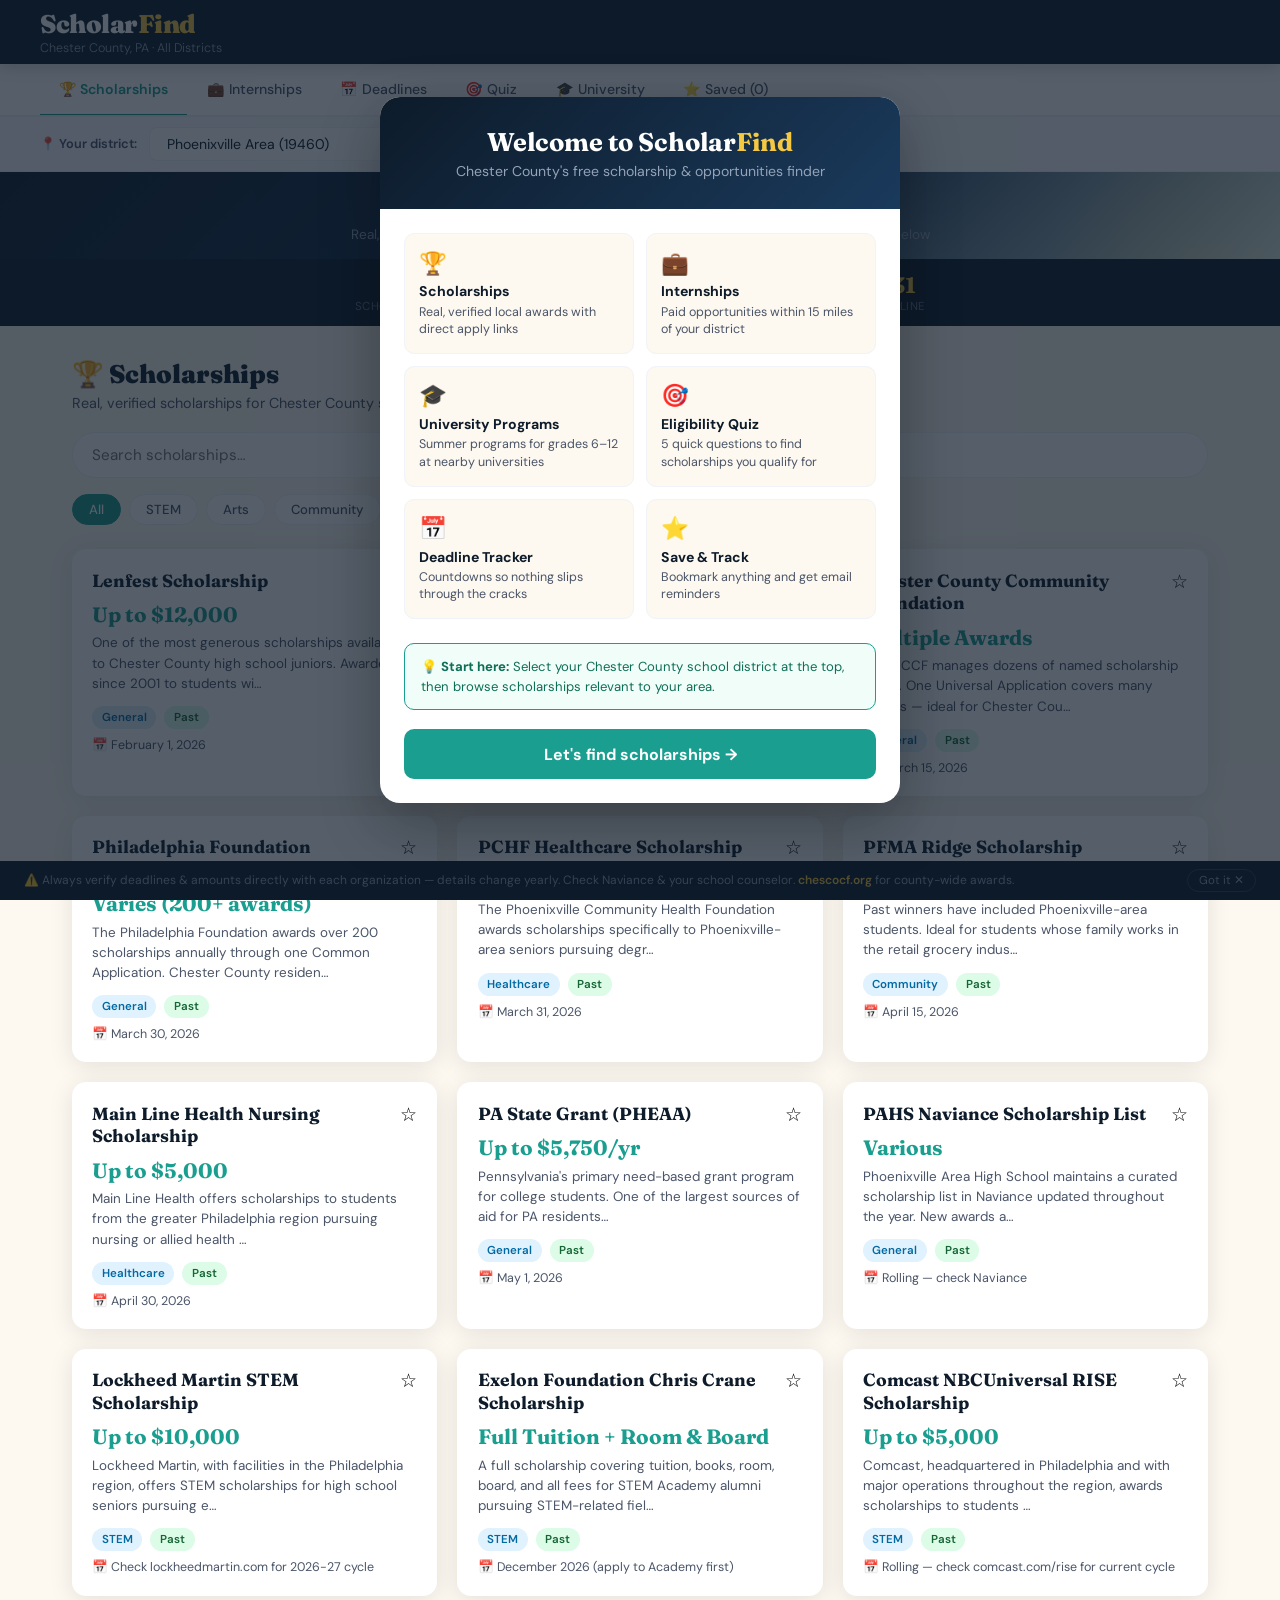
==== commit 5e5fec6e: "Add files via upload" ====
--- a/index.html
+++ b/index.html
@@ -6,6 +6,14 @@
 <meta http-equiv="Cache-Control" content="no-cache, no-store, must-revalidate"/>
 <meta http-equiv="Pragma" content="no-cache"/>
 <meta http-equiv="Expires" content="0"/>
+<!-- Google tag (gtag.js) -->
+<script async src="https://www.googletagmanager.com/gtag/js?id=G-EJ4BZDPPJQ"></script>
+<script>
+  window.dataLayer = window.dataLayer || [];
+  function gtag(){dataLayer.push(arguments);}
+  gtag('js', new Date());
+  gtag('config', 'G-EJ4BZDPPJQ');
+</script>
 <title>ScholarFind — Chester County PA</title>
 <link href="https://fonts.googleapis.com/css2?family=Fraunces:wght@400;700;900&family=DM+Sans:wght@300;400;500;600&display=swap" rel="stylesheet"/>
 <style>
@@ -132,6 +140,23 @@
 .disclaimer-bar a{color:var(--gold);text-decoration:none;font-weight:600}
 .disclaimer-dismiss{background:none;border:1px solid #334155;color:#94a3b8;padding:0.2rem 0.7rem;border-radius:50px;font-size:0.72rem;cursor:pointer;font-family:'DM Sans',sans-serif;white-space:nowrap;flex-shrink:0}
 .disclaimer-dismiss:hover{background:#1e293b}
+
+/* EMAIL SIGNUP */
+.email-signup-card{background:linear-gradient(135deg,var(--navy) 0%,#1a3a5c 100%);border-radius:var(--radius);padding:1.5rem;margin-bottom:1.5rem;color:white}
+.email-signup-card h3{font-family:'Fraunces',serif;font-size:1.2rem;color:var(--gold);margin-bottom:0.3rem}
+.email-signup-card p{font-size:0.84rem;color:#94a3b8;margin-bottom:1rem;line-height:1.5}
+.email-prefs{display:flex;flex-wrap:wrap;gap:0.5rem;margin-bottom:1rem}
+.email-pref{display:flex;align-items:center;gap:0.4rem;font-size:0.8rem;color:#cbd5e1;cursor:pointer}
+.email-pref input{accent-color:var(--gold);width:15px;height:15px}
+.email-input-row{display:flex;gap:0.5rem;flex-wrap:wrap}
+.email-input-row input{flex:1;min-width:200px;border:1.5px solid #334155;background:#1e293b;color:white;padding:0.65rem 1rem;border-radius:8px;font-size:0.9rem;font-family:'DM Sans',sans-serif;outline:none;transition:border-color 0.2s}
+.email-input-row input:focus{border-color:var(--gold)}
+.email-input-row input::placeholder{color:#64748b}
+.email-sub-btn{background:var(--gold);color:var(--navy);border:none;padding:0.65rem 1.4rem;border-radius:8px;font-weight:700;cursor:pointer;font-family:'DM Sans',sans-serif;font-size:0.9rem;white-space:nowrap;transition:background 0.2s}
+.email-sub-btn:hover{background:#e6b800}
+.email-sub-btn:disabled{background:#475569;color:#94a3b8;cursor:not-allowed}
+.email-success{background:#065f46;border-radius:8px;padding:0.75rem 1rem;font-size:0.85rem;color:#6ee7b7;margin-top:0.75rem;display:none}
+.email-error{background:#7f1d1d;border-radius:8px;padding:0.75rem 1rem;font-size:0.85rem;color:#fca5a5;margin-top:0.75rem;display:none}
 
 /* FILTER BAR */
 .filter-bar{display:flex;gap:0.5rem;flex-wrap:wrap;margin-bottom:1.5rem}
@@ -231,6 +256,7 @@
 .quiz-no-match{text-align:center;padding:2rem;color:var(--slate)}
 .quiz-no-match span{font-size:2.5rem;display:block;margin-bottom:0.75rem}
 
+
 /* SAVED */
 .saved-empty{text-align:center;padding:4rem 2rem;color:var(--slate)}
 .saved-empty span{font-size:3rem;display:block;margin-bottom:1rem}
@@ -238,6 +264,24 @@
 
 /* WARNING BANNER */
 .warn-banner{font-size:0.78rem;color:#92400e;margin-bottom:1rem;padding:0.4rem 0.8rem;background:#fef9c3;border-radius:6px;border-left:3px solid #f59e0b;line-height:1.5}
+
+/* WELCOME MODAL */
+.welcome-overlay{display:none;position:fixed;inset:0;background:rgba(13,27,42,0.7);z-index:2000;align-items:center;justify-content:center;padding:1rem}
+.welcome-overlay.open{display:flex}
+.welcome-modal{background:var(--white);border-radius:20px;max-width:520px;width:100%;box-shadow:0 20px 60px rgba(0,0,0,0.3);overflow:hidden}
+.welcome-header{background:linear-gradient(135deg,var(--navy) 0%,#1a3a5c 100%);padding:1.8rem;text-align:center}
+.welcome-header h2{font-family:'Fraunces',serif;font-size:1.6rem;color:var(--white);margin-bottom:0.3rem}
+.welcome-header p{color:#94a3b8;font-size:0.88rem}
+.welcome-body{padding:1.5rem}
+.welcome-features{display:grid;grid-template-columns:1fr 1fr;gap:0.75rem;margin-bottom:1.5rem}
+.welcome-feature{background:var(--cream);border-radius:10px;padding:0.9rem;border:1.5px solid var(--light)}
+.welcome-feature-icon{font-size:1.4rem;margin-bottom:0.3rem}
+.welcome-feature-title{font-weight:700;font-size:0.88rem;margin-bottom:0.2rem}
+.welcome-feature-desc{font-size:0.78rem;color:var(--slate);line-height:1.4}
+.welcome-tip{background:#f0fdf9;border:1.5px solid var(--teal);border-radius:10px;padding:0.8rem 1rem;font-size:0.82rem;color:#0f6e56;margin-bottom:1.2rem;line-height:1.5}
+.welcome-btn{width:100%;background:var(--teal);color:white;border:none;padding:0.9rem;border-radius:10px;font-weight:700;font-size:1rem;cursor:pointer;font-family:'DM Sans',sans-serif;transition:background 0.2s}
+.welcome-btn:hover{background:#158a7c}
+@media(max-width:500px){.welcome-features{grid-template-columns:1fr}}
 
 /* HIDDEN */
 .hidden{display:none!important}
@@ -313,17 +357,63 @@
   <button class="tab-btn" onclick="switchTab('saved',this);closeDrawer()">⭐ Saved (<span id="saved-count-mobile">0</span>)</button>
 </div>
 
+<!-- WELCOME MODAL -->
+<div class="welcome-overlay" id="welcome-overlay">
+  <div class="welcome-modal">
+    <div class="welcome-header">
+      <h2>Welcome to Scholar<span style="color:var(--gold)">Find</span></h2>
+      <p>Chester County's free scholarship & opportunities finder</p>
+    </div>
+    <div class="welcome-body">
+      <div class="welcome-features">
+        <div class="welcome-feature">
+          <div class="welcome-feature-icon">🏆</div>
+          <div class="welcome-feature-title">Scholarships</div>
+          <div class="welcome-feature-desc">Real, verified local awards with direct apply links</div>
+        </div>
+        <div class="welcome-feature">
+          <div class="welcome-feature-icon">💼</div>
+          <div class="welcome-feature-title">Internships</div>
+          <div class="welcome-feature-desc">Paid opportunities within 15 miles of your district</div>
+        </div>
+        <div class="welcome-feature">
+          <div class="welcome-feature-icon">🎓</div>
+          <div class="welcome-feature-title">University Programs</div>
+          <div class="welcome-feature-desc">Summer programs for grades 6–12 at nearby universities</div>
+        </div>
+        <div class="welcome-feature">
+          <div class="welcome-feature-icon">🎯</div>
+          <div class="welcome-feature-title">Eligibility Quiz</div>
+          <div class="welcome-feature-desc">5 quick questions to find scholarships you qualify for</div>
+        </div>
+        <div class="welcome-feature">
+          <div class="welcome-feature-icon">📅</div>
+          <div class="welcome-feature-title">Deadline Tracker</div>
+          <div class="welcome-feature-desc">Countdowns so nothing slips through the cracks</div>
+        </div>
+        <div class="welcome-feature">
+          <div class="welcome-feature-icon">⭐</div>
+          <div class="welcome-feature-title">Save & Track</div>
+          <div class="welcome-feature-desc">Bookmark anything and get email reminders</div>
+        </div>
+      </div>
+      <div class="welcome-tip">💡 <strong>Start here:</strong> Select your Chester County school district at the top, then browse scholarships relevant to your area.</div>
+      <button class="welcome-btn" onclick="closeWelcome()">Let's find scholarships →</button>
+    </div>
+  </div>
+</div>
+
 <div class="hero">
   <h1>Find <span>Scholarships</span> &amp; Opportunities</h1>
   <p>Real, verified opportunities for Chester County students · Select your school district below</p>
-
 </div>
 
 <div class="stats-bar">
   <div class="stats-inner">
-    <div class="stat"><div class="stat-val" id="stat-scholarships">10</div><div class="stat-lbl">Scholarships</div></div>
-    <div class="stat"><div class="stat-val" id="stat-money">$100K+</div><div class="stat-lbl">Available</div></div>
-    <div class="stat"><div class="stat-val" id="stat-internships">10</div><div class="stat-lbl">Internships</div></div>
+    <div class="stat"><div class="stat-val" id="stat-scholarships">12</div><div class="stat-lbl">Scholarships</div></div>
+    <div class="stat"><div class="stat-val" id="stat-money">$600K+</div><div class="stat-lbl">Available</div></div>
+    <div class="stat"><div class="stat-val" id="stat-internships">15</div><div class="stat-lbl">Internships</div></div>
+    <div class="stat"><div class="stat-val">23</div><div class="stat-lbl">Uni Programs</div></div>
     <div class="stat"><div class="stat-val" id="stat-deadline">Mar 31</div><div class="stat-lbl">Next Deadline</div></div>
   </div>
 </div>
@@ -488,9 +578,29 @@
   <div class="cards-grid" id="uni-grid"></div>
 </div>
 
+
+
 <!-- SAVED TAB -->
 <div class="section" id="tab-saved">
   <div class="tab-header"><h2>⭐ Saved Items</h2><p>Scholarships and programs you've bookmarked · <span style="color:var(--warn)">⚠️ Stored on this device only</span></p></div>
+
+  <!-- EMAIL SIGNUP -->
+  <div class="email-signup-card" id="email-signup-card">
+    <h3>📬 Get deadline reminders by email</h3>
+    <p>We'll email you 7 days before saved scholarship deadlines, plus a monthly digest of new opportunities added to the site.</p>
+    <div class="email-prefs">
+      <label class="email-pref"><input type="checkbox" id="pref-deadlines" checked/> 7-day deadline reminders</label>
+      <label class="email-pref"><input type="checkbox" id="pref-digest" checked/> Monthly new scholarships digest</label>
+      <label class="email-pref"><input type="checkbox" id="pref-new" checked/> Alerts when new scholarships are added</label>
+    </div>
+    <div class="email-input-row">
+      <input type="email" id="reminder-email" placeholder="your@email.com"/>
+      <button class="email-sub-btn" id="email-sub-btn" onclick="subscribeEmail()">Notify me →</button>
+    </div>
+    <div class="email-success" id="email-success">✅ You're signed up! Watch your inbox for reminders.</div>
+    <div class="email-error" id="email-error">Something went wrong — please try again or email us directly.</div>
+  </div>
+
   <div id="saved-grid-wrap">
     <div class="cards-grid" id="saved-grid"></div>
     <div class="saved-empty hidden" id="saved-empty">
@@ -698,6 +808,40 @@
     grades:['11th','12th'],
     gpaMin:'35plus',
     interests:['STEM','General']
+  }  ,
+  {
+    id:'s11', type:'scholarship',
+    title:'Lockheed Martin STEM Scholarship',
+    amount:'Up to $10,000',
+    amountNum:10000,
+    category:'STEM',
+    desc:'Lockheed Martin, with facilities in the Philadelphia region, offers STEM scholarships for high school seniors pursuing engineering, computer science, or related fields. Chester County students are eligible. Lockheed also runs a separate high school internship program — scholarship and internship can be pursued independently.',
+    eligibility:'High school seniors pursuing STEM degrees. Strong academic record required. U.S. citizenship required.',
+    deadline:'Check lockheedmartin.com for 2026-27 cycle',
+    deadlineDate: new Date('2026-10-01'),
+    how:'Visit lockheedmartin.com/en-us/careers/candidates/students-early-careers/high-school.html for current scholarship and internship openings.',
+    source:'lockheedmartin.com — Lockheed Martin',
+    url:'https://www.lockheedmartin.com/en-us/careers/candidates/students-early-careers/high-school.html',
+    grades:['12th'],
+    gpaMin:'35plus',
+    interests:['STEM']
+  },
+  {
+    id:'s12', type:'scholarship',
+    title:'Comcast NBCUniversal RISE Scholarship',
+    amount:'Up to $5,000',
+    amountNum:5000,
+    category:'STEM',
+    desc:'Comcast, headquartered in Philadelphia and with major operations throughout the region, awards scholarships to students pursuing technology, media, or business degrees. Chester County students within the Comcast service area are eligible. Comcast also hires local high school interns in West Chester and surrounding areas.',
+    eligibility:'High school seniors pursuing technology, business, or media degrees. Strong community involvement preferred.',
+    deadline:'Rolling — check comcast.com/rise for current cycle',
+    deadlineDate: new Date('2026-12-01'),
+    how:'Search Comcast RISE Scholarship at comcast.com or corporate.comcast.com/values/education.',
+    source:'comcast.com — Comcast, Philadelphia region',
+    url:'https://corporate.comcast.com/values/education',
+    grades:['12th'],
+    gpaMin:'3to35',
+    interests:['STEM','General']
   }
 ];
 
@@ -861,6 +1005,86 @@
     grades:['11th','12th'],
     gpaMin:'below3',
     interests:['Healthcare']
+  }  ,
+  {
+    id:'i11', type:'internship',
+    title:'GSK Electromechanical Apprentice Program',
+    amount:'Paid · Full-time · Degree funded',
+    category:'STEM',
+    desc:'GSK offers a 3-4 year paid apprenticeship for high school graduates at its Upper Merion facility (King of Prussia, 8 miles from Phoenixville). Work full-time in biopharmaceutical manufacturing while earning a fully funded Associate degree in Engineering Science at Montgomery County Community College.',
+    eligibility:'High school graduates by June 2026 with 2.5+ GPA and algebra/geometry credits. Must be able to work full time at Upper Merion, PA facility.',
+    deadline:'Rolling — check gsk.com/apprentices for 2026 openings',
+    deadlineDate: new Date('2026-08-01'),
+    how:'Search #ApprenticeUS2026 at gsk.com/en-us/careers/early-careers/apprentices. Apply early — recruitment is ongoing and positions fill fast.',
+    source:'gsk.com — GSK Upper Merion, King of Prussia PA (8 miles)',
+    url:'https://us.gsk.com/en-us/careers/early-careers/apprentices/',
+    grades:['12th'],
+    gpaMin:'3to35',
+    interests:['STEM','Healthcare']
+  },
+  {
+    id:'i12', type:'internship',
+    title:'Monell Science Apprenticeship Program',
+    amount:'Paid weekly stipend',
+    category:'STEM Programs',
+    desc:'A prestigious 7-week paid summer research internship at the Monell Chemical Senses Center in Philadelphia for high school students from the greater Philadelphia area. Work directly alongside scientists on real biomedical research projects in neuroscience, chemistry, and data analysis. Named one of the top 25 pre-college science programs nationally.',
+    eligibility:'High school students (grade 9+) from the greater Philadelphia area including Chester County. Strong interest in science required — no prior research experience needed. Applications due December 31.',
+    deadline:'December 31, 2026 (for Summer 2027)',
+    deadlineDate: new Date('2026-12-31'),
+    how:'Apply at monell.org/science-apprenticeship-applications. Requires personal statement, one teacher recommendation, and transcript. Decisions by April 1.',
+    source:'monell.org — Monell Chemical Senses Center, Philadelphia PA (28 miles)',
+    url:'https://monell.org/science-apprenticeship-program/',
+    grades:['9th','10th','11th','12th'],
+    gpaMin:'3to35',
+    interests:['STEM','Healthcare']
+  },
+  {
+    id:'i13', type:'internship',
+    title:'Penn AEOP High School Internship (GRASP Lab)',
+    amount:'Free · Research experience',
+    category:'STEM Programs',
+    desc:'A 7-week summer research program at the University of Pennsylvania\'s GRASP Lab (General Robotics, Automation, Sensing & Perception) for rising high school juniors and seniors. Work on real robotics and AI research projects alongside Penn graduate students and faculty. One of the most selective STEM experiences in the Philadelphia region.',
+    eligibility:'Rising juniors and seniors (currently in 10th and 11th grade) who are US citizens or permanent residents. Strong STEM interest required.',
+    deadline:'May 16, 2026',
+    deadlineDate: new Date('2026-05-16'),
+    how:'Apply at diversity.seas.upenn.edu/aeop-high-school-internship-program. Program runs June 20 – August 5, 2026.',
+    source:'seas.upenn.edu — University of Pennsylvania, Philadelphia PA (28 miles)',
+    url:'https://diversity.seas.upenn.edu/aeop-high-school-internship-program/',
+    grades:['11th','12th'],
+    gpaMin:'35plus',
+    interests:['STEM']
+  },
+  {
+    id:'i14', type:'internship',
+    title:'Pennsylvania Governor\'s School for the Sciences',
+    amount:'FREE · Residential · Fully funded',
+    category:'STEM Programs',
+    desc:'A highly selective FREE 5-week residential summer program at Carnegie Mellon University for Pennsylvania\'s top high school students in science and math. College-level courses, hands-on lab experiments, and mentorship from CMU faculty. One of the most prestigious STEM programs available to PA students — Chester County students are eligible.',
+    eligibility:'Pennsylvania high school students completing 10th or 11th grade with exceptional STEM ability. Competitive statewide application. Fully funded — no cost.',
+    deadline:'Apply in Spring 2026 — check sciences.pa-gov-schools.org',
+    deadlineDate: new Date('2026-03-15'),
+    how:'Apply at sciences.pa-gov-schools.org. Program runs June 21 – July 25, 2026 at Carnegie Mellon University, Pittsburgh.',
+    source:'sciences.pa-gov-schools.org — Carnegie Mellon University, Pittsburgh PA',
+    url:'https://sciences.pa-gov-schools.org/',
+    grades:['11th','12th'],
+    gpaMin:'35plus',
+    interests:['STEM']
+  },
+  {
+    id:'i15', type:'internship',
+    title:'Pennsylvania State Government High School Internship',
+    amount:'Paid · Part-time',
+    category:'STEM Programs',
+    desc:'The Commonwealth of Pennsylvania runs a formal high school internship program placing students in state government agencies across PA. Roles span IT, environmental science, communications, public policy, and administration. A unique way to get real government work experience while still in high school.',
+    eligibility:'Current high school students across Pennsylvania. Placement varies by agency and location. Contact PA Department of Human Resources for Chester County placements.',
+    deadline:'Rolling — check pa.gov for current openings',
+    deadlineDate: new Date('2026-09-01'),
+    how:'Visit pa.gov/agencies/hrmoa/programs/hire-separation/high-school-internships for open positions and application instructions.',
+    source:'pa.gov — Commonwealth of Pennsylvania',
+    url:'https://www.pa.gov/agencies/hrmoa/programs/hire-separation/high-school-internships',
+    grades:['10th','11th','12th'],
+    gpaMin:'below3',
+    interests:['General','STEM','Community']
   }
 ];
 
@@ -1185,6 +1409,54 @@
     url:'https://www.nyu.edu/admissions/high-school-and-middle-school-programs.html',
     grades:['6th','7th','8th','9th','10th','11th','12th'],
     level:'Middle School'
+  }  ,
+  {
+    id:'u21', type:'university',
+    title:'Franklin Institute STEM Scholars Program',
+    amount:'FREE',
+    category:'Free / Low Cost',
+    tags:['High School','STEM','Free'],
+    desc:'The Franklin Institute in Philadelphia runs STEM Scholars — a competitive program pairing high school students with scientists and engineers for mentored research experiences. The Franklin is 28 miles from Phoenixville and one of the most respected science institutions in the region.',
+    eligibility:'Philadelphia-area high school students with strong STEM interest. Chester County students are eligible.',
+    deadline:'Check fi.edu for 2026 application dates',
+    deadlineDate: new Date('2026-04-01'),
+    how:'Visit fi.edu/en/science-and-education/stem-scholars for application info and current program dates.',
+    source:'fi.edu — The Franklin Institute, Philadelphia PA (28 miles)',
+    url:'https://www.fi.edu/en/science-and-education/stem-scholars',
+    grades:['9th','10th','11th','12th'],
+    level:'High School'
+  },
+  {
+    id:'u22', type:'university',
+    title:'Penn Summer Mentorship Program (Engineering)',
+    amount:'FREE',
+    category:'Free / Low Cost',
+    tags:['High School','STEM','Free'],
+    desc:'A free 4-week summer program at Penn\'s School of Engineering for Philadelphia-area high school students in 9th and 10th grade. Attend lab demonstrations, meet faculty and researchers, explore engineering disciplines, and get college readiness workshops including financial aid and SAT prep. Chester County students within 60 miles qualify.',
+    eligibility:'Philadelphia-area high school students currently in 9th or 10th grade with a minimum 3.0 GPA. Program held on Penn\'s campus in Philadelphia.',
+    deadline:'February 21, 2026',
+    deadlineDate: new Date('2026-02-21'),
+    how:'Apply at diversity.seas.upenn.edu. Program runs July 7 – August 1, 2026.',
+    source:'seas.upenn.edu — University of Pennsylvania, Philadelphia PA (28 miles)',
+    url:'https://diversity.seas.upenn.edu',
+    grades:['9th','10th'],
+    level:'High School'
+  },
+  {
+    id:'u23', type:'university',
+    title:'GSK Science in the Summer',
+    amount:'FREE',
+    category:'Free / Low Cost',
+    tags:['Middle School','STEM','Free'],
+    desc:'GSK\'s 35-year-old flagship education program brings free hands-on STEM classes to middle school students during summer break. Run in partnership with community organizations across Philadelphia and Chester County, it focuses on students from underserved communities. Classes are taught at local community sites — no transportation to a university needed.',
+    eligibility:'Elementary and middle school students (grades K-8) in the Philadelphia area including Chester County. Free, runs through community partners.',
+    deadline:'Check gsk.com for 2026 community partner locations',
+    deadlineDate: new Date('2026-06-01'),
+    how:'Visit gsk.com or contact Chester County community organizations to find a program near you. GSK partners with local nonprofits to host classes.',
+    source:'gsk.com — GSK, Collegeville/King of Prussia PA (8-12 miles)',
+    url:'https://us.gsk.com/en-us/responsibility/our-people/in-the-community/',
+    grades:['6th','7th','8th'],
+    level:'Middle School'
   }
 ];
 
@@ -1200,7 +1472,8 @@
     const matchQ = !q || p.title.toLowerCase().includes(q) || p.desc.toLowerCase().includes(q) || p.source.toLowerCase().includes(q) || (p.tags && p.tags.join(' ').toLowerCase().includes(q));
     return matchCat && matchQ;
   });
-  grid.innerHTML = filtered.length ? filtered.map(p => uniCardHTML(p)).join('') : '<p style="color:var(--slate);padding:2rem">No matching programs found.</p>';
+  const sorted = sortByDeadline(filtered);
+  grid.innerHTML = sorted.length ? sorted.map(p => uniCardHTML(p)).join('') : '<p style="color:var(--slate);padding:2rem">No matching programs found.</p>';
 }
 
 function uniCardHTML(item) {
@@ -1238,98 +1511,54 @@
 // ============================================================
 // DISTRICT DATA
 // ============================================================
-const districtData = {
-  phoenixville: { label:'Phoenixville · 19460', hasStatic:true, extraScholarships:[] },
-  westchester: {
-    label:'West Chester · 19380', hasStatic:true,
-    extraScholarships:[
-      { id:'wc1', type:'scholarship', title:'WCU General Scholarship', amount:'Varies — hundreds available', amountNum:3000, category:'General',
-        desc:'West Chester University offers 600+ scholarships for incoming and current students covering merit, need, arts, STEM, and leadership. One General Application covers many awards.',
-        eligibility:'Incoming and current WCU students. Most require FAFSA completion.',
-        deadline:'Rolling — check wcupa.edu/scholarships', deadlineDate:new Date('2026-05-01'),
-        how:'Apply at wcupa.edu/scholarships.', source:'wcupa.edu — West Chester University', url:'https://www.wcupa.edu/financialAid/scholarships.aspx',
-        grades:['12th'], gpaMin:'3to35', interests:['General','STEM','Arts','Healthcare','Community'] },
-      { id:'wc2', type:'scholarship', title:'CCCF Universal Application (West Chester)', amount:'Multiple awards', amountNum:4000, category:'General',
-        desc:'The CCCF Universal Application covers dozens of named scholarships for Chester County residents including West Chester area students.',
-        eligibility:'Chester County residents attending or planning post-secondary education.',
-        deadline:'March 15, 2026', deadlineDate:new Date('2026-03-15'),
-        how:'Apply at chescocf.org.', source:'chescocf.org — Chester County Community Foundation', url:'https://www.chescocf.org',
-        grades:['11th','12th'], gpaMin:'3to35', interests:['General','STEM','Arts','Community','Healthcare'] }
-    ]
-  },
-  downingtown: {
-    label:'Downingtown · 19335', hasStatic:true,
-    extraScholarships:[
-      { id:'dt1', type:'scholarship', title:"Downingtown Woman's Club Scholarship", amount:'Varies', amountNum:2000, category:'General',
-        desc:'A long-standing local scholarship for Downingtown-area students recognizing academic achievement and community involvement.',
-        eligibility:'Downingtown area high school seniors.',
-        deadline:'Spring 2026 — check chescocf.org', deadlineDate:new Date('2026-04-01'),
-        how:'Apply through chescocf.org Universal Application.', source:'chescocf.org — Chester County Community Foundation', url:'https://www.chescocf.org',
-        grades:['12th'], gpaMin:'3to35', interests:['General','Community'] },
-      { id:'dt2', type:'scholarship', title:'Mullestein Family Scholarship', amount:'Varies', amountNum:2000, category:'General',
-        desc:'A scholarship for Downingtown-area students through the Chester County Community Foundation Universal Application.',
-        eligibility:'Chester County students, Downingtown area preferred.',
-        deadline:'March 15, 2026', deadlineDate:new Date('2026-03-15'),
-        how:'Apply at chescocf.org.', source:'chescocf.org — Chester County Community Foundation', url:'https://www.chescocf.org',
-        grades:['12th'], gpaMin:'3to35', interests:['General'] }
-    ]
-  },
-  coatesville: {
-    label:'Coatesville · 19320', hasStatic:true,
-    extraScholarships:[
-      { id:'cv1', type:'scholarship', title:'Rotary Club of Coatesville Scholarship', amount:'Varies', amountNum:2500, category:'Community',
-        desc:'The Coatesville Rotary Club awards scholarships to local seniors demonstrating academic achievement, leadership, and community service.',
-        eligibility:'Coatesville Area School District seniors with strong community involvement.',
-        deadline:'Spring 2026 — contact CASD guidance', deadlineDate:new Date('2026-04-15'),
-        how:'Contact Coatesville Area High School guidance or apply via chescocf.org.', source:'chescocf.org — Chester County Community Foundation', url:'https://www.chescocf.org',
-        grades:['12th'], gpaMin:'3to35', interests:['Community','General'] },
-      { id:'cv2', type:'scholarship', title:'Western Chester County Chamber Scholarship', amount:'Varies', amountNum:2000, category:'General',
-        desc:'The Western Chester County Chamber awards scholarships to seniors in Coatesville and surrounding area, including a Trades Scholarship for CTE students.',
-        eligibility:'Seniors in the Chamber service area. Trades award requires 2.0+ GPA and CTE enrollment.',
-        deadline:'April 15, 2026 (academic) · May 13, 2026 (trades)', deadlineDate:new Date('2026-04-15'),
-        how:'Apply at westernchestercounty.com.', source:'westernchestercounty.com — Western Chester County Chamber', url:'https://www.westernchestercounty.com/chamberscholarship/',
-        grades:['12th'], gpaMin:'3to35', interests:['General','Community'] }
-    ]
-  },
-  greatvalley: {
-    label:'Great Valley · 19355', hasStatic:true,
-    extraScholarships:[
-      { id:'gv1', type:'scholarship', title:'CCCF Universal Application (Great Valley)', amount:'Multiple awards', amountNum:4000, category:'General',
-        desc:'Great Valley students in Malvern and Berwyn are eligible for dozens of CCCF scholarships covering merit, arts, healthcare, STEM, and need-based awards.',
-        eligibility:'Chester County residents in the Great Valley School District.',
-        deadline:'March 15, 2026', deadlineDate:new Date('2026-03-15'),
-        how:'Apply at chescocf.org.', source:'chescocf.org — Chester County Community Foundation', url:'https://www.chescocf.org',
-        grades:['11th','12th'], gpaMin:'3to35', interests:['General','STEM','Arts','Healthcare','Community'] }
-    ]
-  },
-  kennett: {
-    label:'Kennett Square · 19348', hasStatic:true,
-    extraScholarships:[
-      { id:'ks1', type:'scholarship', title:'CCCF Universal Application (Kennett)', amount:'Varies', amountNum:2000, category:'Community',
-        desc:'Kennett Consolidated students can access local scholarships through the CCCF Universal Application. Kennett Square has strong community foundation funding.',
-        eligibility:'Kennett Consolidated School District seniors.',
-        deadline:'March 15, 2026', deadlineDate:new Date('2026-03-15'),
-        how:'Apply at chescocf.org and check Kennett High School guidance for district-specific awards.', source:'chescocf.org', url:'https://www.chescocf.org',
-        grades:['12th'], gpaMin:'3to35', interests:['Community','General'] }
-    ]
-  },
-  octorara: {
-    label:'Octorara · 19310', hasStatic:true,
-    extraScholarships:[
-      { id:'oc1', type:'scholarship', title:'Western CC Chamber Trades Scholarship', amount:'Varies', amountNum:1500, category:'General',
-        desc:'Available to Octorara seniors enrolled in CTE programs, covering tuition for trade certifications or two-year degrees.',
-        eligibility:'Octorara seniors in a CTE program with 2.0+ cumulative GPA and 2.5+ CTE GPA.',
-        deadline:'May 13, 2026', deadlineDate:new Date('2026-05-13'),
-        how:'Apply at westernchestercounty.com or contact Octorara guidance.', source:'westernchestercounty.com', url:'https://www.westernchestercounty.com/chamberscholarship/',
-        grades:['12th'], gpaMin:'below3', interests:['General','STEM'] }
-    ]
-  },
-  owenjroberts: { label:'Owen J. Roberts · 19465', hasStatic:false, extraScholarships:[] },
-  oxford: { label:'Oxford · 19363', hasStatic:false, extraScholarships:[] },
-  tredyffrin: { label:'Tredyffrin-Easttown · 19301', hasStatic:false, extraScholarships:[] },
-  unionville: { label:'Unionville-Chadds Ford · 19317', hasStatic:false, extraScholarships:[] },
-  other: { label:'Other Chester County', hasStatic:false, extraScholarships:[] }
-};
+// ============================================================
+// DISTRICT DATA — loaded from data/districts.json
+// ============================================================
+let districtData = {};
+
+async function loadDistricts() {
+  try {
+    const res = await fetch('/data/districts.json');
+    const json = await res.json();
+
+    // Convert array to keyed object, parse deadlineDates in extraScholarships
+    json.districts.forEach(d => {
+      if (typeof d !== 'object' || !d.id) return; // skip comment entries
+      d.extraScholarships = (d.extraScholarships || []).map(s => ({
+        ...s,
+        deadlineDate: new Date(s.deadlineDate)
+      }));
+      districtData[d.id] = d;
+    });
+
+    // Populate district picker from JSON
+    const select = document.getElementById('district-select');
+    const mobileDrawerDistrict = document.getElementById('district-select-mobile');
+    if (select) {
+      select.innerHTML = json.districts
+        .filter(d => d.id && d.id !== 'other')
+        .map(d => {
+          const county = d.county !== 'Chester County' ? ` (${d.county})` : '';
+          return `<option value="${d.id}">${d.label}${county}</option>`;
+        })
+        .join('') + '<option value="other">Other Chester County zip →</option>';
+    }
+
+    // Set initial district tag
+    const first = json.districts.find(d => d.id === 'phoenixville');
+    if (first) document.getElementById('district-tag').textContent = first.label;
+
+    renderScholarships();
+  } catch(e) {
+    console.warn('Could not load districts.json, using fallback', e);
+    // Fallback — keep site working even if JSON fails
+    districtData = {
+      phoenixville: { label:'Phoenixville · 19460', hasStatic:true, extraScholarships:[] },
+      other: { label:'Other Chester County', hasStatic:false, extraScholarships:[] }
+    };
+    renderScholarships();
+  }
+}
 
 function switchDistrict(val) {
   currentDistrict = val;
@@ -1357,12 +1586,37 @@
 async function runAISearch() {
   const zip = document.getElementById('ai-zip-input').value.trim();
   if (!zip || zip.length !== 5) { alert('Please enter a valid 5-digit ZIP code'); return; }
+
+  // Pennsylvania ZIP codes range from 15000–19640
+  const zipNum = parseInt(zip, 10);
+  const isPA = zipNum >= 15000 && zipNum <= 19640;
+
   const resultsDiv = document.getElementById('ai-results');
   const btn = document.querySelector('.ai-search-btn');
   resultsDiv.classList.remove('hidden');
-  resultsDiv.className = 'ai-results loading';
+  resultsDiv.className = 'ai-results';
+
+  if (!isPA) {
+    resultsDiv.innerHTML = `
+      <div style="background:#fef9c3;border:1.5px solid #f59e0b;border-radius:10px;padding:1rem">
+        <div style="font-weight:700;color:#92400e;margin-bottom:0.4rem">📍 Outside our coverage area</div>
+        <div style="font-size:0.85rem;color:#78350f;line-height:1.6">
+          ScholarFind is built specifically for <strong>Chester County, PA</strong> students — ZIP <strong>${zip}</strong> is outside our coverage area so our local data won't be relevant to you.
+          <div style="margin-top:0.75rem">For scholarships in your area try:</div>
+          <div style="margin-top:0.5rem;display:flex;flex-direction:column;gap:0.3rem">
+            <a href="https://www.fastweb.com" target="_blank" style="color:#1a9e8f;font-weight:600">→ Fastweb.com — free national scholarship search</a>
+            <a href="https://www.scholarships.com" target="_blank" style="color:#1a9e8f;font-weight:600">→ Scholarships.com — matches by profile</a>
+            <a href="https://studentaid.gov" target="_blank" style="color:#1a9e8f;font-weight:600">→ StudentAid.gov — federal aid & grants</a>
+            <span style="color:#92400e">→ Your school district guidance office — for local awards</span>
+          </div>
+        </div>
+      </div>`;
+    return;
+  }
+
   btn.disabled = true;
   btn.textContent = 'Searching…';
+  resultsDiv.className = 'ai-results loading';
   resultsDiv.innerHTML = '<span style="display:inline-block;animation:spin 1s linear infinite;margin-right:6px">⏳</span> Searching for scholarships near ZIP ' + zip + '…';
   try {
     const response = await fetch('/.netlify/functions/search-scholarships', {
@@ -1399,6 +1653,17 @@
 // ============================================================
 // RENDER
 // ============================================================
+function sortByDeadline(items) {
+  const now = new Date();
+  return [...items].sort((a, b) => {
+    const aPast = a.deadlineDate < now;
+    const bPast = b.deadlineDate < now;
+    if (aPast && !bPast) return 1;   // a is past, b is active → b first
+    if (!aPast && bPast) return -1;  // a is active, b is past → a first
+    return a.deadlineDate - b.deadlineDate; // both same status → sort by date
+  });
+}
+
 function renderScholarships() {
   const q = (document.getElementById('search-schol')?.value || '').toLowerCase();
   const grid = document.getElementById('schol-grid');
@@ -1409,7 +1674,8 @@
     const matchQ = !q || s.title.toLowerCase().includes(q) || s.desc.toLowerCase().includes(q) || s.category.toLowerCase().includes(q);
     return matchCat && matchQ;
   });
-  grid.innerHTML = filtered.length ? filtered.map(s => cardHTML(s)).join('') : '<p style="color:var(--slate);padding:2rem">No matching scholarships found.</p>';
+  const sorted = sortByDeadline(filtered);
+  grid.innerHTML = sorted.length ? sorted.map(s => cardHTML(s)).join('') : '<p style="color:var(--slate);padding:2rem">No matching scholarships found.</p>';
 }
 
 function renderInternships() {
@@ -1420,7 +1686,8 @@
     const matchQ = !q || s.title.toLowerCase().includes(q) || s.desc.toLowerCase().includes(q) || s.category.toLowerCase().includes(q);
     return matchCat && matchQ;
   });
-  grid.innerHTML = filtered.length ? filtered.map(s => cardHTML(s)).join('') : '<p style="color:var(--slate);padding:2rem">No matching internships found.</p>';
+  const sorted = sortByDeadline(filtered);
+  grid.innerHTML = sorted.length ? sorted.map(s => cardHTML(s)).join('') : '<p style="color:var(--slate);padding:2rem">No matching internships found.</p>';
 }
 
 function cardHTML(item) {
@@ -1453,10 +1720,13 @@
 }
 
 function renderDeadlines() {
-  const all = [...scholarships, ...internships, ...universityPrograms].filter(x => x.deadlineDate).sort((a,b)=>a.deadlineDate-b.deadlineDate);
   const now = new Date();
+  const all = [...scholarships, ...internships, ...universityPrograms].filter(x => x.deadlineDate);
+  const active = all.filter(x => x.deadlineDate >= now).sort((a,b) => a.deadlineDate - b.deadlineDate);
+  const past = all.filter(x => x.deadlineDate < now).sort((a,b) => b.deadlineDate - a.deadlineDate);
   const grid = document.getElementById('deadline-grid');
-  grid.innerHTML = all.map(item => {
+
+  function deadlineCardHTML(item) {
     const days = Math.round((item.deadlineDate - now) / 86400000);
     const cls = days < 0 ? 'ok' : days <= 14 ? 'urgent' : days <= 45 ? 'soon' : 'ok';
     const label = days < 0 ? 'Passed' : `${days} days`;
@@ -1469,7 +1739,20 @@
         <a href="${item.url}" target="_blank" onclick="event.stopPropagation()" style="font-size:0.78rem;color:var(--teal);font-weight:600;text-decoration:none">Apply →</a>
       </div>
     </div>`;
-  }).join('');
+  }
+
+  let html = active.map(deadlineCardHTML).join('');
+
+  if (past.length > 0) {
+    html += `<div style="grid-column:1/-1;display:flex;align-items:center;gap:1rem;margin-top:0.5rem">
+      <div style="flex:1;height:1px;background:var(--light)"></div>
+      <span style="font-size:0.78rem;font-weight:600;color:#94a3b8;white-space:nowrap">⏰ Past deadlines (${past.length})</span>
+      <div style="flex:1;height:1px;background:var(--light)"></div>
+    </div>`;
+    html += past.map(deadlineCardHTML).join('');
+  }
+
+  grid.innerHTML = html;
 }
 
 function renderSaved() {
@@ -1642,16 +1925,90 @@
 }
 
 // ============================================================
-// INIT
-// ============================================================
-renderScholarships();
-renderInternships();
-renderUniversityPrograms();
-document.getElementById('saved-count').textContent = savedItems.length;
-document.getElementById('saved-count-mobile').textContent = savedItems.length;
-if (localStorage.getItem('disc_dismissed')) {
-  document.getElementById('disclaimer-bar').classList.add('hidden');
-}
+// EMAIL SIGNUP
+// ============================================================
+async function subscribeEmail() {
+  const email = document.getElementById('reminder-email').value.trim();
+  if (!email || !email.includes('@')) {
+    document.getElementById('email-error').style.display = 'block';
+    document.getElementById('email-error').textContent = 'Please enter a valid email address.';
+    return;
+  }
+  const btn = document.getElementById('email-sub-btn');
+  btn.disabled = true;
+  btn.textContent = 'Signing up…';
+
+  const prefs = {
+    deadlines: document.getElementById('pref-deadlines').checked,
+    digest: document.getElementById('pref-digest').checked,
+    newScholarships: document.getElementById('pref-new').checked,
+    savedItems: savedItems,
+    district: currentDistrict
+  };
+
+  try {
+    const response = await fetch('/.netlify/functions/email-signup', {
+      method: 'POST',
+      headers: { 'Content-Type': 'application/json' },
+      body: JSON.stringify({ email, prefs })
+    });
+    if (response.ok) {
+      document.getElementById('email-success').style.display = 'block';
+      document.getElementById('email-error').style.display = 'none';
+      document.getElementById('reminder-email').value = '';
+      btn.textContent = 'Signed up ✓';
+      localStorage.setItem('sf_email_subscribed', '1');
+    } else {
+      throw new Error('Server error');
+    }
+  } catch(e) {
+    btn.disabled = false;
+    btn.textContent = 'Notify me →';
+    document.getElementById('email-error').style.display = 'block';
+    document.getElementById('email-success').style.display = 'none';
+  }
+}
+
+// ============================================================
+// WELCOME MODAL
+// ============================================================
+function closeWelcome() {
+  const el = document.getElementById('welcome-overlay');
+  if (el) el.classList.remove('open');
+  localStorage.setItem('sf_welcomed', '1');
+}
+
+// ============================================================
+// INIT — runs after full DOM is loaded
+// ============================================================
+document.addEventListener('DOMContentLoaded', function() {
+  loadDistricts(); // loads districts.json then calls renderScholarships()
+  renderInternships();
+  renderUniversityPrograms();
+
+  const savedCount = document.getElementById('saved-count');
+  const savedCountMobile = document.getElementById('saved-count-mobile');
+  if (savedCount) savedCount.textContent = savedItems.length;
+  if (savedCountMobile) savedCountMobile.textContent = savedItems.length;
+
+  // Disclaimer bar
+  const disclaimerBar = document.getElementById('disclaimer-bar');
+  if (disclaimerBar && localStorage.getItem('disc_dismissed')) {
+    disclaimerBar.classList.add('hidden');
+  }
+
+  // Welcome modal — show on first visit only
+  const welcomeOverlay = document.getElementById('welcome-overlay');
+  if (welcomeOverlay && !localStorage.getItem('sf_welcomed')) {
+    welcomeOverlay.classList.add('open');
+  }
+
+  // Hide email signup if already subscribed
+  if (localStorage.getItem('sf_email_subscribed')) {
+    const card = document.getElementById('email-signup-card');
+    if (card) card.style.display = 'none';
+  }
+});
 </script>
 <!-- DISCLAIMER BAR -->
 <div class="disclaimer-bar" id="disclaimer-bar">
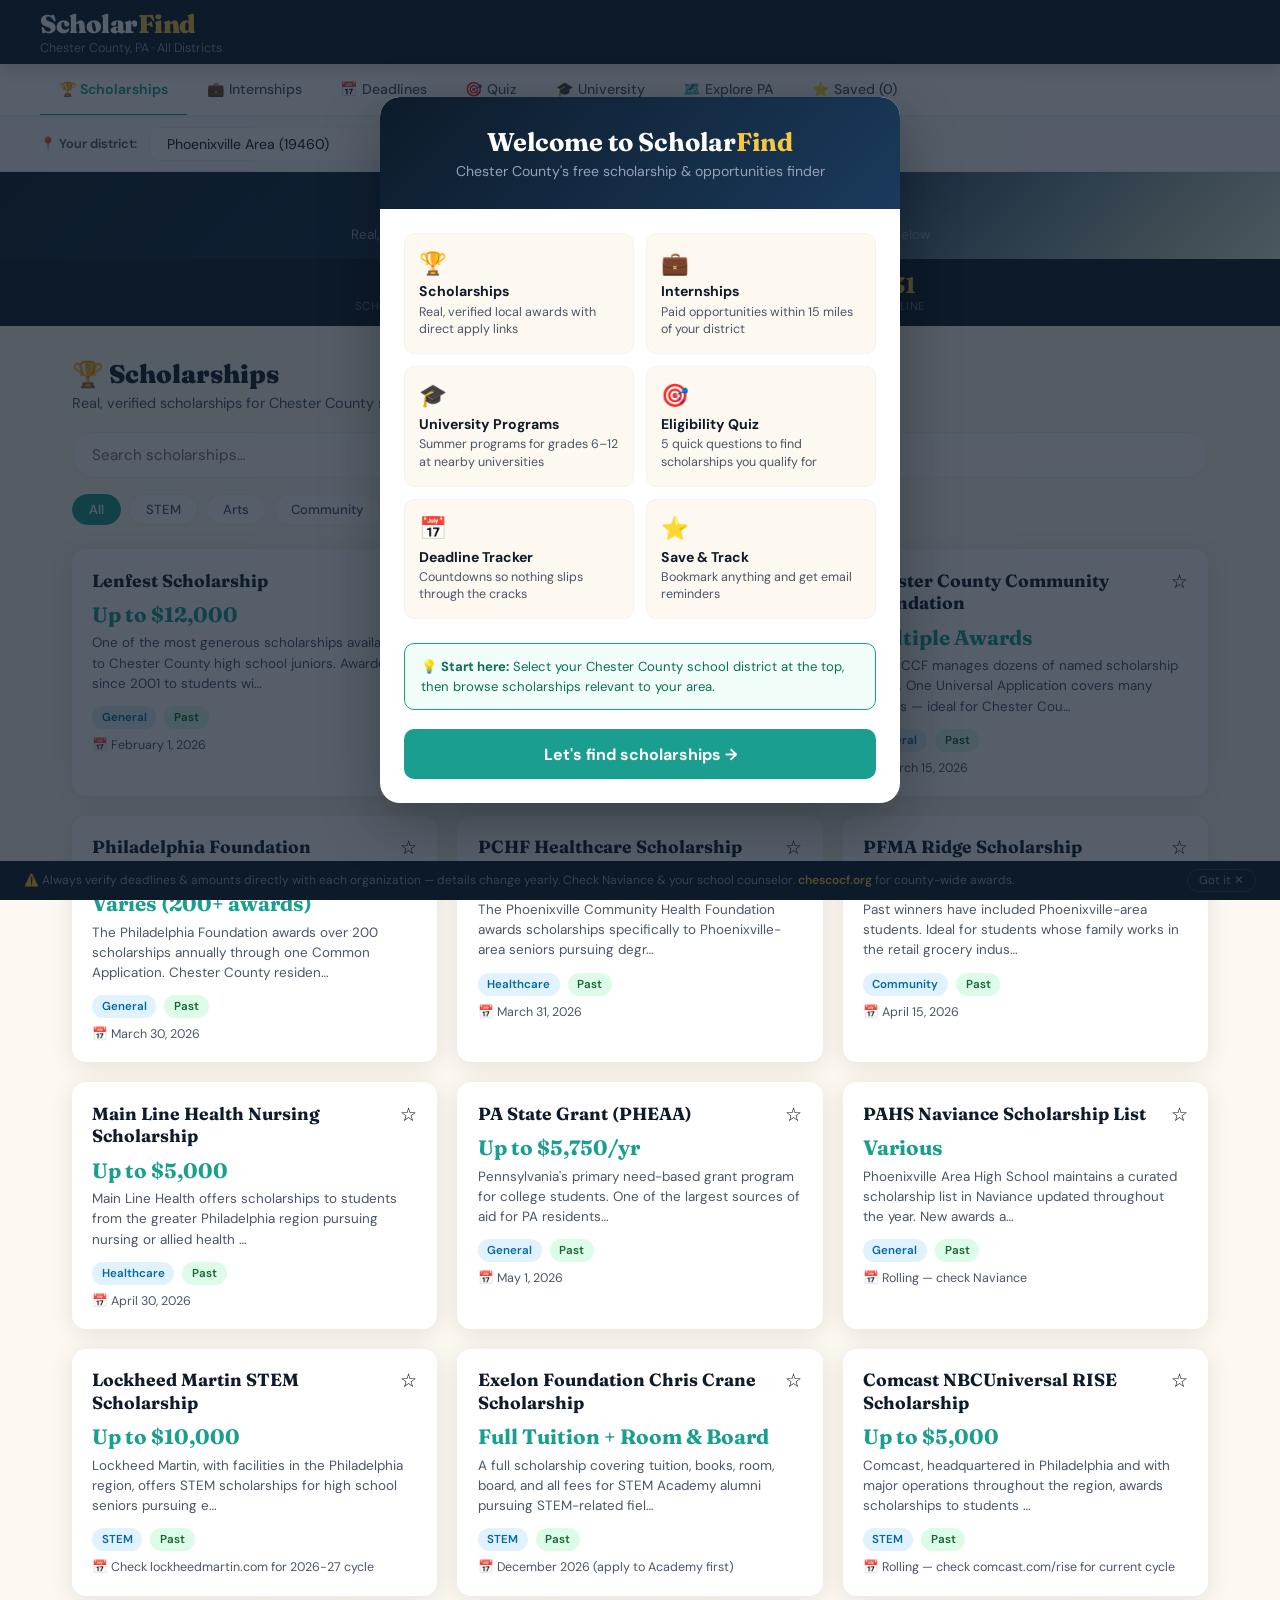
==== commit 016e29a5: "Add files via upload" ====
--- a/index.html
+++ b/index.html
@@ -257,6 +257,24 @@
 .quiz-no-match span{font-size:2.5rem;display:block;margin-bottom:0.75rem}
 
 
+/* EXPLORE PA */
+.region-grid{display:grid;grid-template-columns:repeat(auto-fill,minmax(220px,1fr));gap:1rem;margin-bottom:2rem}
+.region-card{background:var(--white);border-radius:var(--radius);box-shadow:var(--card-shadow);padding:1.5rem;cursor:pointer;border:2px solid transparent;transition:all 0.2s;text-align:center}
+.region-card:hover{border-color:var(--teal);transform:translateY(-2px)}
+.region-card.active{border-color:var(--teal);background:#f0fdf9}
+.region-icon{font-size:2.5rem;margin-bottom:0.5rem}
+.region-name{font-family:'Fraunces',serif;font-size:1.1rem;font-weight:700;margin-bottom:0.2rem}
+.region-sub{font-size:0.78rem;color:var(--slate)}
+.zip-panel{display:none;background:var(--white);border-radius:var(--radius);padding:1.5rem;box-shadow:var(--card-shadow);margin-bottom:1.5rem;border:2px solid var(--teal)}
+.zip-panel.active{display:block;animation:fadeIn 0.2s ease}
+.zip-panel-title{font-family:'Fraunces',serif;font-size:1.1rem;font-weight:700;margin-bottom:0.3rem;color:var(--teal)}
+.zip-panel-sub{font-size:0.82rem;color:var(--slate);margin-bottom:1rem}
+.zip-chips{display:flex;flex-wrap:wrap;gap:0.5rem;margin-bottom:1.2rem}
+.zip-chip{background:var(--cream);border:1.5px solid var(--light);border-radius:50px;padding:0.35rem 0.85rem;font-size:0.82rem;font-weight:600;cursor:pointer;transition:all 0.2s;color:var(--navy)}
+.zip-chip:hover{background:var(--teal);color:white;border-color:var(--teal)}
+.zip-chip.selected{background:var(--teal);color:white;border-color:var(--teal)}
+.explore-info{background:#f0fdf9;border-radius:10px;padding:1rem 1.2rem;font-size:0.82rem;color:#0f6e56;line-height:1.6;margin-bottom:1.5rem;border:1.5px solid #6ee7b7}
+
 /* SAVED */
 .saved-empty{text-align:center;padding:4rem 2rem;color:var(--slate)}
 .saved-empty span{font-size:3rem;display:block;margin-bottom:1rem}
@@ -319,6 +337,7 @@
     <button class="tab-btn" onclick="switchTab('deadlines',this)">📅 Deadlines</button>
     <button class="tab-btn" onclick="switchTab('quiz',this)">🎯 Quiz</button>
     <button class="tab-btn" onclick="switchTab('university',this)">🎓 University</button>
+    <button class="tab-btn" onclick="switchTab('explore',this)">🗺️ Explore PA</button>
     <button class="tab-btn" onclick="switchTab('saved',this)">⭐ Saved (<span id="saved-count">0</span>)</button>
   </div>
 </nav>
@@ -354,6 +373,7 @@
   <button class="tab-btn" onclick="switchTab('deadlines',this);closeDrawer()">📅 Deadline Tracker</button>
   <button class="tab-btn" onclick="switchTab('quiz',this);closeDrawer()">🎯 Eligibility Quiz</button>
   <button class="tab-btn" onclick="switchTab('university',this);closeDrawer()">🎓 University Programs</button>
+  <button class="tab-btn" onclick="switchTab('explore',this);closeDrawer()">🗺️ Explore PA</button>
   <button class="tab-btn" onclick="switchTab('saved',this);closeDrawer()">⭐ Saved (<span id="saved-count-mobile">0</span>)</button>
 </div>
 
@@ -580,6 +600,168 @@
 
 
 
+
+<!-- EXPLORE PA TAB -->
+<div class="section" id="tab-explore">
+  <div class="tab-header">
+    <h2>🗺️ Explore Pennsylvania</h2>
+    <p>Select a region to browse top ZIP codes and find local scholarships anywhere in PA</p>
+  </div>
+  <div class="explore-info">
+    💡 <strong>How it works:</strong> Pick a PA region → select any ZIP code → our AI searches for scholarships, internships, and programs specific to that area. Chester County results include our full verified database.
+  </div>
+  <div class="region-grid" id="region-grid">
+    <div class="region-card" onclick="selectRegion('southeast',event)">
+      <div class="region-icon">🏙️</div>
+      <div class="region-name">Southeast PA</div>
+      <div class="region-sub">Philadelphia, Chester, Delaware, Montgomery, Bucks</div>
+    </div>
+    <div class="region-card" onclick="selectRegion('centraleast',event)">
+      <div class="region-icon">🌾</div>
+      <div class="region-name">South Central PA</div>
+      <div class="region-sub">Lancaster, York, Harrisburg, Lebanon, Dauphin</div>
+    </div>
+    <div class="region-card" onclick="selectRegion('northeast',event)">
+      <div class="region-icon">⛰️</div>
+      <div class="region-name">Northeast PA</div>
+      <div class="region-sub">Scranton, Allentown, Bethlehem, Wilkes-Barre, Easton</div>
+    </div>
+    <div class="region-card" onclick="selectRegion('western',event)">
+      <div class="region-icon">🌉</div>
+      <div class="region-name">Western PA</div>
+      <div class="region-sub">Pittsburgh, Allegheny, Butler, Westmoreland, Erie</div>
+    </div>
+  </div>
+  <div class="zip-panel" id="zip-panel-southeast">
+    <div class="zip-panel-title">🏙️ Southeast PA — Top ZIP codes</div>
+    <div class="zip-panel-sub">Click any ZIP to search for scholarships. Chester County ZIPs include our full verified database.</div>
+    <div class="zip-chips">
+      <span class="zip-chip" onclick="exploreZip('19103',this)">19103 · Philadelphia</span>
+      <span class="zip-chip" onclick="exploreZip('19107',this)">19107 · Philadelphia</span>
+      <span class="zip-chip" onclick="exploreZip('19146',this)">19146 · Philadelphia</span>
+      <span class="zip-chip" onclick="exploreZip('19143',this)">19143 · W Philadelphia</span>
+      <span class="zip-chip" onclick="exploreZip('19120',this)">19120 · N Philadelphia</span>
+      <span class="zip-chip" onclick="exploreZip('19460',this)">19460 · Phoenixville ⭐</span>
+      <span class="zip-chip" onclick="exploreZip('19380',this)">19380 · West Chester ⭐</span>
+      <span class="zip-chip" onclick="exploreZip('19335',this)">19335 · Downingtown ⭐</span>
+      <span class="zip-chip" onclick="exploreZip('19355',this)">19355 · Malvern ⭐</span>
+      <span class="zip-chip" onclick="exploreZip('19320',this)">19320 · Coatesville ⭐</span>
+      <span class="zip-chip" onclick="exploreZip('19348',this)">19348 · Kennett Square ⭐</span>
+      <span class="zip-chip" onclick="exploreZip('19406',this)">19406 · King of Prussia</span>
+      <span class="zip-chip" onclick="exploreZip('19401',this)">19401 · Norristown</span>
+      <span class="zip-chip" onclick="exploreZip('19446',this)">19446 · Lansdale</span>
+      <span class="zip-chip" onclick="exploreZip('19464',this)">19464 · Pottstown</span>
+      <span class="zip-chip" onclick="exploreZip('18901',this)">18901 · Doylestown</span>
+      <span class="zip-chip" onclick="exploreZip('18940',this)">18940 · Newtown</span>
+      <span class="zip-chip" onclick="exploreZip('19063',this)">19063 · Media</span>
+      <span class="zip-chip" onclick="exploreZip('19041',this)">19041 · Haverford</span>
+      <span class="zip-chip" onclick="exploreZip('19082',this)">19082 · Upper Darby</span>
+      <span class="zip-chip" onclick="exploreZip('19087',this)">19087 · Wayne</span>
+      <span class="zip-chip" onclick="exploreZip('19003',this)">19003 · Ardmore</span>
+      <span class="zip-chip" onclick="exploreZip('19010',this)">19010 · Bryn Mawr</span>
+      <span class="zip-chip" onclick="exploreZip('19428',this)">19428 · Conshohocken</span>
+      <span class="zip-chip" onclick="exploreZip('19422',this)">19422 · Blue Bell</span>
+    </div>
+    <div class="zip-search-results" id="results-southeast"></div>
+  </div>
+  <div class="zip-panel" id="zip-panel-centraleast">
+    <div class="zip-panel-title">🌾 South Central PA — Top ZIP codes</div>
+    <div class="zip-panel-sub">Click any ZIP to search for scholarships in that area.</div>
+    <div class="zip-chips">
+      <span class="zip-chip" onclick="exploreZip('17601',this)">17601 · Lancaster</span>
+      <span class="zip-chip" onclick="exploreZip('17602',this)">17602 · Lancaster</span>
+      <span class="zip-chip" onclick="exploreZip('17603',this)">17603 · Lancaster</span>
+      <span class="zip-chip" onclick="exploreZip('17055',this)">17055 · Mechanicsburg</span>
+      <span class="zip-chip" onclick="exploreZip('17011',this)">17011 · Camp Hill</span>
+      <span class="zip-chip" onclick="exploreZip('17013',this)">17013 · Carlisle</span>
+      <span class="zip-chip" onclick="exploreZip('17101',this)">17101 · Harrisburg</span>
+      <span class="zip-chip" onclick="exploreZip('17102',this)">17102 · Harrisburg</span>
+      <span class="zip-chip" onclick="exploreZip('17110',this)">17110 · Harrisburg</span>
+      <span class="zip-chip" onclick="exploreZip('17401',this)">17401 · York</span>
+      <span class="zip-chip" onclick="exploreZip('17402',this)">17402 · York</span>
+      <span class="zip-chip" onclick="exploreZip('17403',this)">17403 · York</span>
+      <span class="zip-chip" onclick="exploreZip('17404',this)">17404 · York</span>
+      <span class="zip-chip" onclick="exploreZip('17042',this)">17042 · Lebanon</span>
+      <span class="zip-chip" onclick="exploreZip('17046',this)">17046 · Lebanon</span>
+      <span class="zip-chip" onclick="exploreZip('17522',this)">17522 · Ephrata</span>
+      <span class="zip-chip" onclick="exploreZip('17543',this)">17543 · Lititz</span>
+      <span class="zip-chip" onclick="exploreZip('17545',this)">17545 · Manheim</span>
+      <span class="zip-chip" onclick="exploreZip('17050',this)">17050 · Mechanicsburg</span>
+      <span class="zip-chip" onclick="exploreZip('17057',this)">17057 · Middletown</span>
+      <span class="zip-chip" onclick="exploreZip('17315',this)">17315 · York Springs</span>
+      <span class="zip-chip" onclick="exploreZip('17356',this)">17356 · Red Lion</span>
+      <span class="zip-chip" onclick="exploreZip('17408',this)">17408 · York</span>
+      <span class="zip-chip" onclick="exploreZip('17702',this)">17702 · Williamsport</span>
+      <span class="zip-chip" onclick="exploreZip('17701',this)">17701 · Williamsport</span>
+    </div>
+    <div class="zip-search-results" id="results-centraleast"></div>
+  </div>
+  <div class="zip-panel" id="zip-panel-northeast">
+    <div class="zip-panel-title">⛰️ Northeast PA — Top ZIP codes</div>
+    <div class="zip-panel-sub">Click any ZIP to search for scholarships in that area.</div>
+    <div class="zip-chips">
+      <span class="zip-chip" onclick="exploreZip('18503',this)">18503 · Scranton</span>
+      <span class="zip-chip" onclick="exploreZip('18504',this)">18504 · Scranton</span>
+      <span class="zip-chip" onclick="exploreZip('18505',this)">18505 · Scranton</span>
+      <span class="zip-chip" onclick="exploreZip('18701',this)">18701 · Wilkes-Barre</span>
+      <span class="zip-chip" onclick="exploreZip('18702',this)">18702 · Wilkes-Barre</span>
+      <span class="zip-chip" onclick="exploreZip('18042',this)">18042 · Easton</span>
+      <span class="zip-chip" onclick="exploreZip('18045',this)">18045 · Easton</span>
+      <span class="zip-chip" onclick="exploreZip('18015',this)">18015 · Bethlehem</span>
+      <span class="zip-chip" onclick="exploreZip('18017',this)">18017 · Bethlehem</span>
+      <span class="zip-chip" onclick="exploreZip('18018',this)">18018 · Bethlehem</span>
+      <span class="zip-chip" onclick="exploreZip('18101',this)">18101 · Allentown</span>
+      <span class="zip-chip" onclick="exploreZip('18102',this)">18102 · Allentown</span>
+      <span class="zip-chip" onclick="exploreZip('18103',this)">18103 · Allentown</span>
+      <span class="zip-chip" onclick="exploreZip('18104',this)">18104 · Allentown</span>
+      <span class="zip-chip" onclick="exploreZip('18301',this)">18301 · E Stroudsburg</span>
+      <span class="zip-chip" onclick="exploreZip('18360',this)">18360 · Stroudsburg</span>
+      <span class="zip-chip" onclick="exploreZip('18064',this)">18064 · Nazareth</span>
+      <span class="zip-chip" onclick="exploreZip('18052',this)">18052 · Whitehall</span>
+      <span class="zip-chip" onclick="exploreZip('18201',this)">18201 · Hazleton</span>
+      <span class="zip-chip" onclick="exploreZip('18411',this)">18411 · Clarks Summit</span>
+      <span class="zip-chip" onclick="exploreZip('18510',this)">18510 · Scranton</span>
+      <span class="zip-chip" onclick="exploreZip('18651',this)">18651 · Plymouth</span>
+      <span class="zip-chip" onclick="exploreZip('18657',this)">18657 · Tunkhannock</span>
+      <span class="zip-chip" onclick="exploreZip('18901',this)">18901 · Doylestown</span>
+      <span class="zip-chip" onclick="exploreZip('18940',this)">18940 · Newtown</span>
+    </div>
+    <div class="zip-search-results" id="results-northeast"></div>
+  </div>
+  <div class="zip-panel" id="zip-panel-western">
+    <div class="zip-panel-title">🌉 Western PA — Top ZIP codes</div>
+    <div class="zip-panel-sub">Click any ZIP to search for scholarships in that area.</div>
+    <div class="zip-chips">
+      <span class="zip-chip" onclick="exploreZip('15201',this)">15201 · Pittsburgh</span>
+      <span class="zip-chip" onclick="exploreZip('15206',this)">15206 · Pittsburgh</span>
+      <span class="zip-chip" onclick="exploreZip('15213',this)">15213 · Pittsburgh</span>
+      <span class="zip-chip" onclick="exploreZip('15217',this)">15217 · Pittsburgh</span>
+      <span class="zip-chip" onclick="exploreZip('15221',this)">15221 · Pittsburgh</span>
+      <span class="zip-chip" onclick="exploreZip('15222',this)">15222 · Pittsburgh</span>
+      <span class="zip-chip" onclick="exploreZip('15224',this)">15224 · Pittsburgh</span>
+      <span class="zip-chip" onclick="exploreZip('15232',this)">15232 · Pittsburgh</span>
+      <span class="zip-chip" onclick="exploreZip('15237',this)">15237 · Pittsburgh N</span>
+      <span class="zip-chip" onclick="exploreZip('15241',this)">15241 · Pittsburgh S</span>
+      <span class="zip-chip" onclick="exploreZip('15301',this)">15301 · Washington</span>
+      <span class="zip-chip" onclick="exploreZip('15601',this)">15601 · Greensburg</span>
+      <span class="zip-chip" onclick="exploreZip('16001',this)">16001 · Butler</span>
+      <span class="zip-chip" onclick="exploreZip('16002',this)">16002 · Butler</span>
+      <span class="zip-chip" onclick="exploreZip('16101',this)">16101 · New Castle</span>
+      <span class="zip-chip" onclick="exploreZip('16501',this)">16501 · Erie</span>
+      <span class="zip-chip" onclick="exploreZip('16502',this)">16502 · Erie</span>
+      <span class="zip-chip" onclick="exploreZip('16503',this)">16503 · Erie</span>
+      <span class="zip-chip" onclick="exploreZip('16505',this)">16505 · Erie</span>
+      <span class="zip-chip" onclick="exploreZip('15108',this)">15108 · Coraopolis</span>
+      <span class="zip-chip" onclick="exploreZip('15146',this)">15146 · Monroeville</span>
+      <span class="zip-chip" onclick="exploreZip('15090',this)">15090 · Wexford</span>
+      <span class="zip-chip" onclick="exploreZip('15044',this)">15044 · Gibsonia</span>
+      <span class="zip-chip" onclick="exploreZip('15025',this)">15025 · Clairton</span>
+      <span class="zip-chip" onclick="exploreZip('15401',this)">15401 · Uniontown</span>
+    </div>
+    <div class="zip-search-results" id="results-western"></div>
+  </div>
+</div>
+
 <!-- SAVED TAB -->
 <div class="section" id="tab-saved">
   <div class="tab-header"><h2>⭐ Saved Items</h2><p>Scholarships and programs you've bookmarked · <span style="color:var(--warn)">⚠️ Stored on this device only</span></p></div>
@@ -1970,6 +2152,50 @@
 }
 
 // ============================================================
+// EXPLORE PA
+// ============================================================
+let currentRegion = null;
+
+function selectRegion(region, event) {
+  document.querySelectorAll('.region-card').forEach(c => c.classList.remove('active'));
+  if (event && event.currentTarget) event.currentTarget.classList.add('active');
+  document.querySelectorAll('.zip-panel').forEach(p => p.classList.remove('active'));
+  const panel = document.getElementById('zip-panel-' + region);
+  if (panel) { panel.classList.add('active'); panel.scrollIntoView({ behavior:'smooth', block:'nearest' }); }
+  if (currentRegion && currentRegion !== region) {
+    document.querySelectorAll('.zip-chip').forEach(c => c.classList.remove('selected'));
+  }
+  currentRegion = region;
+}
+
+async function exploreZip(zip, chipEl) {
+  if (currentRegion) {
+    const panel = document.getElementById('zip-panel-' + currentRegion);
+    if (panel) panel.querySelectorAll('.zip-chip').forEach(c => c.classList.remove('selected'));
+  }
+  chipEl.classList.add('selected');
+  const resultsEl = document.getElementById('results-' + currentRegion);
+  if (!resultsEl) return;
+  const chesterZips = ['19460','19380','19382','19335','19341','19320','19348','19355','19301','19317','19373','19465','19475','19363','19310','19312'];
+  const isChester = chesterZips.includes(zip);
+  resultsEl.innerHTML = '<div style="display:flex;align-items:center;gap:0.6rem;margin-bottom:1rem;flex-wrap:wrap"><span class="result-badge">Searching</span><span style="font-size:0.85rem;color:var(--slate)">Finding scholarships near ' + zip + '...</span>' + (isChester ? '<span style="background:#fef9c3;color:#78350f;font-size:0.72rem;font-weight:600;padding:0.2rem 0.6rem;border-radius:50px">⭐ Chester County — includes full verified database</span>' : '') + '</div><div style="color:var(--teal);font-size:0.88rem"><span style="display:inline-block;animation:spin 1s linear infinite">⏳</span> Searching...</div>';
+  try {
+    const response = await fetch('/.netlify/functions/search-scholarships', {
+      method:'POST', headers:{'Content-Type':'application/json'}, body:JSON.stringify({ zip })
+    });
+    const data = await response.json();
+    const items = data.items || [];
+    if (!items.length) {
+      resultsEl.innerHTML = '<div style="color:var(--slate);font-size:0.88rem;padding:1rem;background:var(--cream);border-radius:8px">No specific results found for ' + zip + '. Try <a href="https://www.scholarships.com" target="_blank" style="color:var(--teal);font-weight:600">Scholarships.com</a> or your school guidance office.</div>';
+      return;
+    }
+    resultsEl.innerHTML = '<div style="display:flex;align-items:center;gap:0.6rem;margin-bottom:1rem;flex-wrap:wrap"><span class="result-badge">' + items.length + ' found</span><span style="font-size:0.85rem;color:var(--slate)">scholarships near ' + zip + '</span>' + (isChester ? '<span style="background:#fef9c3;color:#78350f;font-size:0.72rem;font-weight:600;padding:0.2rem 0.6rem;border-radius:50px">⭐ Chester County verified</span>' : '') + '</div>' + items.map(s => '<div class="ai-result-card"><h4>' + (s.title||'') + '</h4><p><strong>' + (s.amount||'Varies') + '</strong> · ' + (s.deadline||'Check website') + '</p><p style="margin-top:0.3rem">' + (s.desc||'').substring(0,140) + '...</p>' + (s.url ? '<a href="' + s.url + '" target="_blank">Apply / Learn More →</a>' : '') + '</div>').join('');
+  } catch(e) {
+    resultsEl.innerHTML = '<div style="color:var(--slate);font-size:0.88rem">Search unavailable right now. Try again shortly.</div>';
+  }
+}
+
+// ============================================================
 // WELCOME MODAL
 // ============================================================
 function closeWelcome() {
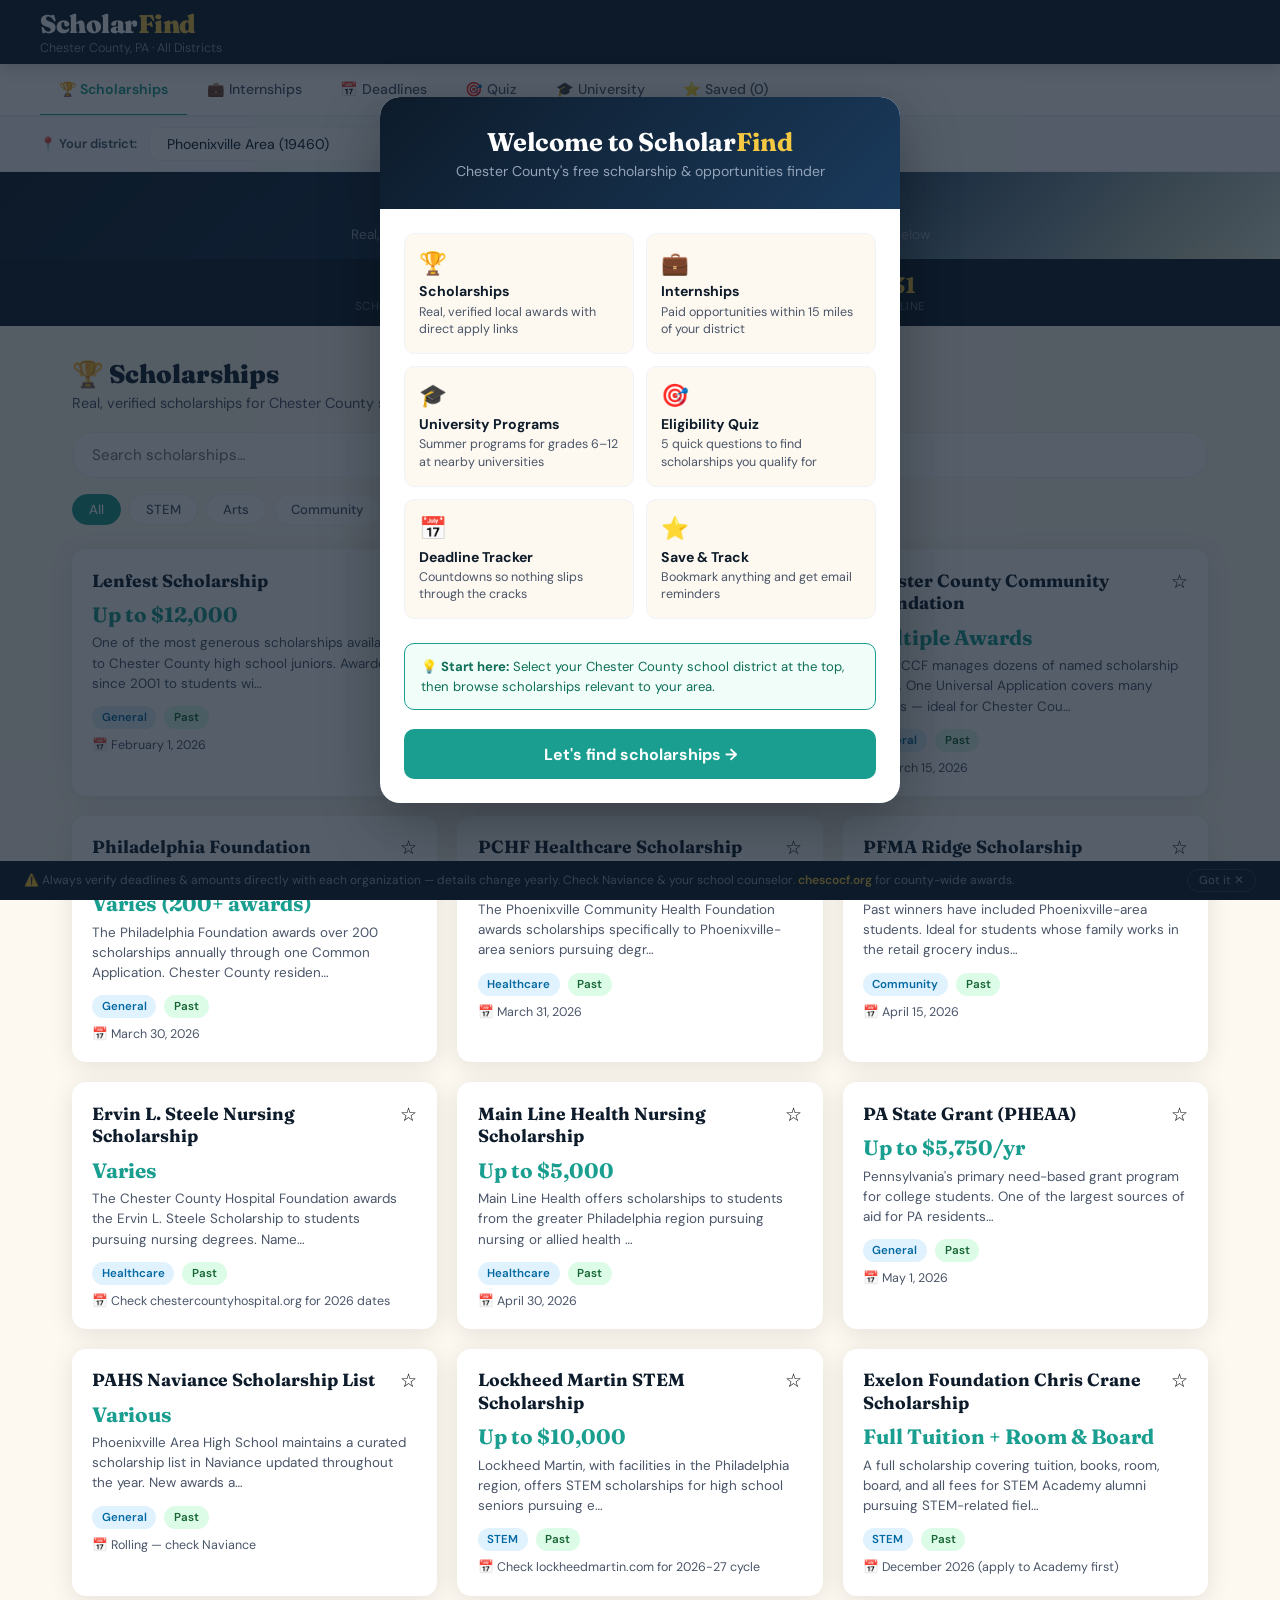
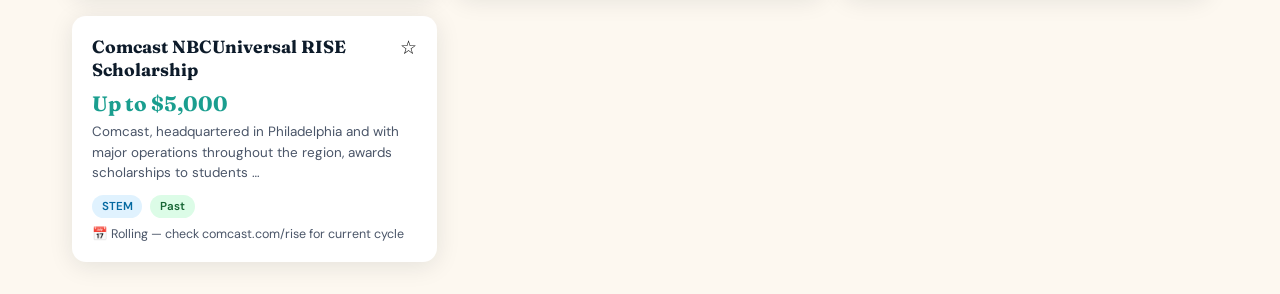
==== commit 63fb4f97: "Add files via upload" ====
--- a/index.html
+++ b/index.html
@@ -257,24 +257,6 @@
 .quiz-no-match span{font-size:2.5rem;display:block;margin-bottom:0.75rem}
 
 
-/* EXPLORE PA */
-.region-grid{display:grid;grid-template-columns:repeat(auto-fill,minmax(220px,1fr));gap:1rem;margin-bottom:2rem}
-.region-card{background:var(--white);border-radius:var(--radius);box-shadow:var(--card-shadow);padding:1.5rem;cursor:pointer;border:2px solid transparent;transition:all 0.2s;text-align:center}
-.region-card:hover{border-color:var(--teal);transform:translateY(-2px)}
-.region-card.active{border-color:var(--teal);background:#f0fdf9}
-.region-icon{font-size:2.5rem;margin-bottom:0.5rem}
-.region-name{font-family:'Fraunces',serif;font-size:1.1rem;font-weight:700;margin-bottom:0.2rem}
-.region-sub{font-size:0.78rem;color:var(--slate)}
-.zip-panel{display:none;background:var(--white);border-radius:var(--radius);padding:1.5rem;box-shadow:var(--card-shadow);margin-bottom:1.5rem;border:2px solid var(--teal)}
-.zip-panel.active{display:block;animation:fadeIn 0.2s ease}
-.zip-panel-title{font-family:'Fraunces',serif;font-size:1.1rem;font-weight:700;margin-bottom:0.3rem;color:var(--teal)}
-.zip-panel-sub{font-size:0.82rem;color:var(--slate);margin-bottom:1rem}
-.zip-chips{display:flex;flex-wrap:wrap;gap:0.5rem;margin-bottom:1.2rem}
-.zip-chip{background:var(--cream);border:1.5px solid var(--light);border-radius:50px;padding:0.35rem 0.85rem;font-size:0.82rem;font-weight:600;cursor:pointer;transition:all 0.2s;color:var(--navy)}
-.zip-chip:hover{background:var(--teal);color:white;border-color:var(--teal)}
-.zip-chip.selected{background:var(--teal);color:white;border-color:var(--teal)}
-.explore-info{background:#f0fdf9;border-radius:10px;padding:1rem 1.2rem;font-size:0.82rem;color:#0f6e56;line-height:1.6;margin-bottom:1.5rem;border:1.5px solid #6ee7b7}
-
 /* SAVED */
 .saved-empty{text-align:center;padding:4rem 2rem;color:var(--slate)}
 .saved-empty span{font-size:3rem;display:block;margin-bottom:1rem}
@@ -337,7 +319,6 @@
     <button class="tab-btn" onclick="switchTab('deadlines',this)">📅 Deadlines</button>
     <button class="tab-btn" onclick="switchTab('quiz',this)">🎯 Quiz</button>
     <button class="tab-btn" onclick="switchTab('university',this)">🎓 University</button>
-    <button class="tab-btn" onclick="switchTab('explore',this)">🗺️ Explore PA</button>
     <button class="tab-btn" onclick="switchTab('saved',this)">⭐ Saved (<span id="saved-count">0</span>)</button>
   </div>
 </nav>
@@ -373,7 +354,6 @@
   <button class="tab-btn" onclick="switchTab('deadlines',this);closeDrawer()">📅 Deadline Tracker</button>
   <button class="tab-btn" onclick="switchTab('quiz',this);closeDrawer()">🎯 Eligibility Quiz</button>
   <button class="tab-btn" onclick="switchTab('university',this);closeDrawer()">🎓 University Programs</button>
-  <button class="tab-btn" onclick="switchTab('explore',this);closeDrawer()">🗺️ Explore PA</button>
   <button class="tab-btn" onclick="switchTab('saved',this);closeDrawer()">⭐ Saved (<span id="saved-count-mobile">0</span>)</button>
 </div>
 
@@ -430,7 +410,7 @@
 
 <div class="stats-bar">
   <div class="stats-inner">
-    <div class="stat"><div class="stat-val" id="stat-scholarships">12</div><div class="stat-lbl">Scholarships</div></div>
+    <div class="stat"><div class="stat-val" id="stat-scholarships">13</div><div class="stat-lbl">Scholarships</div></div>
     <div class="stat"><div class="stat-val" id="stat-money">$600K+</div><div class="stat-lbl">Available</div></div>
     <div class="stat"><div class="stat-val" id="stat-internships">15</div><div class="stat-lbl">Internships</div></div>
     <div class="stat"><div class="stat-val">23</div><div class="stat-lbl">Uni Programs</div></div>
@@ -600,168 +580,6 @@
 
 
 
-
-<!-- EXPLORE PA TAB -->
-<div class="section" id="tab-explore">
-  <div class="tab-header">
-    <h2>🗺️ Explore Pennsylvania</h2>
-    <p>Select a region to browse top ZIP codes and find local scholarships anywhere in PA</p>
-  </div>
-  <div class="explore-info">
-    💡 <strong>How it works:</strong> Pick a PA region → select any ZIP code → our AI searches for scholarships, internships, and programs specific to that area. Chester County results include our full verified database.
-  </div>
-  <div class="region-grid" id="region-grid">
-    <div class="region-card" onclick="selectRegion('southeast',event)">
-      <div class="region-icon">🏙️</div>
-      <div class="region-name">Southeast PA</div>
-      <div class="region-sub">Philadelphia, Chester, Delaware, Montgomery, Bucks</div>
-    </div>
-    <div class="region-card" onclick="selectRegion('centraleast',event)">
-      <div class="region-icon">🌾</div>
-      <div class="region-name">South Central PA</div>
-      <div class="region-sub">Lancaster, York, Harrisburg, Lebanon, Dauphin</div>
-    </div>
-    <div class="region-card" onclick="selectRegion('northeast',event)">
-      <div class="region-icon">⛰️</div>
-      <div class="region-name">Northeast PA</div>
-      <div class="region-sub">Scranton, Allentown, Bethlehem, Wilkes-Barre, Easton</div>
-    </div>
-    <div class="region-card" onclick="selectRegion('western',event)">
-      <div class="region-icon">🌉</div>
-      <div class="region-name">Western PA</div>
-      <div class="region-sub">Pittsburgh, Allegheny, Butler, Westmoreland, Erie</div>
-    </div>
-  </div>
-  <div class="zip-panel" id="zip-panel-southeast">
-    <div class="zip-panel-title">🏙️ Southeast PA — Top ZIP codes</div>
-    <div class="zip-panel-sub">Click any ZIP to search for scholarships. Chester County ZIPs include our full verified database.</div>
-    <div class="zip-chips">
-      <span class="zip-chip" onclick="exploreZip('19103',this)">19103 · Philadelphia</span>
-      <span class="zip-chip" onclick="exploreZip('19107',this)">19107 · Philadelphia</span>
-      <span class="zip-chip" onclick="exploreZip('19146',this)">19146 · Philadelphia</span>
-      <span class="zip-chip" onclick="exploreZip('19143',this)">19143 · W Philadelphia</span>
-      <span class="zip-chip" onclick="exploreZip('19120',this)">19120 · N Philadelphia</span>
-      <span class="zip-chip" onclick="exploreZip('19460',this)">19460 · Phoenixville ⭐</span>
-      <span class="zip-chip" onclick="exploreZip('19380',this)">19380 · West Chester ⭐</span>
-      <span class="zip-chip" onclick="exploreZip('19335',this)">19335 · Downingtown ⭐</span>
-      <span class="zip-chip" onclick="exploreZip('19355',this)">19355 · Malvern ⭐</span>
-      <span class="zip-chip" onclick="exploreZip('19320',this)">19320 · Coatesville ⭐</span>
-      <span class="zip-chip" onclick="exploreZip('19348',this)">19348 · Kennett Square ⭐</span>
-      <span class="zip-chip" onclick="exploreZip('19406',this)">19406 · King of Prussia</span>
-      <span class="zip-chip" onclick="exploreZip('19401',this)">19401 · Norristown</span>
-      <span class="zip-chip" onclick="exploreZip('19446',this)">19446 · Lansdale</span>
-      <span class="zip-chip" onclick="exploreZip('19464',this)">19464 · Pottstown</span>
-      <span class="zip-chip" onclick="exploreZip('18901',this)">18901 · Doylestown</span>
-      <span class="zip-chip" onclick="exploreZip('18940',this)">18940 · Newtown</span>
-      <span class="zip-chip" onclick="exploreZip('19063',this)">19063 · Media</span>
-      <span class="zip-chip" onclick="exploreZip('19041',this)">19041 · Haverford</span>
-      <span class="zip-chip" onclick="exploreZip('19082',this)">19082 · Upper Darby</span>
-      <span class="zip-chip" onclick="exploreZip('19087',this)">19087 · Wayne</span>
-      <span class="zip-chip" onclick="exploreZip('19003',this)">19003 · Ardmore</span>
-      <span class="zip-chip" onclick="exploreZip('19010',this)">19010 · Bryn Mawr</span>
-      <span class="zip-chip" onclick="exploreZip('19428',this)">19428 · Conshohocken</span>
-      <span class="zip-chip" onclick="exploreZip('19422',this)">19422 · Blue Bell</span>
-    </div>
-    <div class="zip-search-results" id="results-southeast"></div>
-  </div>
-  <div class="zip-panel" id="zip-panel-centraleast">
-    <div class="zip-panel-title">🌾 South Central PA — Top ZIP codes</div>
-    <div class="zip-panel-sub">Click any ZIP to search for scholarships in that area.</div>
-    <div class="zip-chips">
-      <span class="zip-chip" onclick="exploreZip('17601',this)">17601 · Lancaster</span>
-      <span class="zip-chip" onclick="exploreZip('17602',this)">17602 · Lancaster</span>
-      <span class="zip-chip" onclick="exploreZip('17603',this)">17603 · Lancaster</span>
-      <span class="zip-chip" onclick="exploreZip('17055',this)">17055 · Mechanicsburg</span>
-      <span class="zip-chip" onclick="exploreZip('17011',this)">17011 · Camp Hill</span>
-      <span class="zip-chip" onclick="exploreZip('17013',this)">17013 · Carlisle</span>
-      <span class="zip-chip" onclick="exploreZip('17101',this)">17101 · Harrisburg</span>
-      <span class="zip-chip" onclick="exploreZip('17102',this)">17102 · Harrisburg</span>
-      <span class="zip-chip" onclick="exploreZip('17110',this)">17110 · Harrisburg</span>
-      <span class="zip-chip" onclick="exploreZip('17401',this)">17401 · York</span>
-      <span class="zip-chip" onclick="exploreZip('17402',this)">17402 · York</span>
-      <span class="zip-chip" onclick="exploreZip('17403',this)">17403 · York</span>
-      <span class="zip-chip" onclick="exploreZip('17404',this)">17404 · York</span>
-      <span class="zip-chip" onclick="exploreZip('17042',this)">17042 · Lebanon</span>
-      <span class="zip-chip" onclick="exploreZip('17046',this)">17046 · Lebanon</span>
-      <span class="zip-chip" onclick="exploreZip('17522',this)">17522 · Ephrata</span>
-      <span class="zip-chip" onclick="exploreZip('17543',this)">17543 · Lititz</span>
-      <span class="zip-chip" onclick="exploreZip('17545',this)">17545 · Manheim</span>
-      <span class="zip-chip" onclick="exploreZip('17050',this)">17050 · Mechanicsburg</span>
-      <span class="zip-chip" onclick="exploreZip('17057',this)">17057 · Middletown</span>
-      <span class="zip-chip" onclick="exploreZip('17315',this)">17315 · York Springs</span>
-      <span class="zip-chip" onclick="exploreZip('17356',this)">17356 · Red Lion</span>
-      <span class="zip-chip" onclick="exploreZip('17408',this)">17408 · York</span>
-      <span class="zip-chip" onclick="exploreZip('17702',this)">17702 · Williamsport</span>
-      <span class="zip-chip" onclick="exploreZip('17701',this)">17701 · Williamsport</span>
-    </div>
-    <div class="zip-search-results" id="results-centraleast"></div>
-  </div>
-  <div class="zip-panel" id="zip-panel-northeast">
-    <div class="zip-panel-title">⛰️ Northeast PA — Top ZIP codes</div>
-    <div class="zip-panel-sub">Click any ZIP to search for scholarships in that area.</div>
-    <div class="zip-chips">
-      <span class="zip-chip" onclick="exploreZip('18503',this)">18503 · Scranton</span>
-      <span class="zip-chip" onclick="exploreZip('18504',this)">18504 · Scranton</span>
-      <span class="zip-chip" onclick="exploreZip('18505',this)">18505 · Scranton</span>
-      <span class="zip-chip" onclick="exploreZip('18701',this)">18701 · Wilkes-Barre</span>
-      <span class="zip-chip" onclick="exploreZip('18702',this)">18702 · Wilkes-Barre</span>
-      <span class="zip-chip" onclick="exploreZip('18042',this)">18042 · Easton</span>
-      <span class="zip-chip" onclick="exploreZip('18045',this)">18045 · Easton</span>
-      <span class="zip-chip" onclick="exploreZip('18015',this)">18015 · Bethlehem</span>
-      <span class="zip-chip" onclick="exploreZip('18017',this)">18017 · Bethlehem</span>
-      <span class="zip-chip" onclick="exploreZip('18018',this)">18018 · Bethlehem</span>
-      <span class="zip-chip" onclick="exploreZip('18101',this)">18101 · Allentown</span>
-      <span class="zip-chip" onclick="exploreZip('18102',this)">18102 · Allentown</span>
-      <span class="zip-chip" onclick="exploreZip('18103',this)">18103 · Allentown</span>
-      <span class="zip-chip" onclick="exploreZip('18104',this)">18104 · Allentown</span>
-      <span class="zip-chip" onclick="exploreZip('18301',this)">18301 · E Stroudsburg</span>
-      <span class="zip-chip" onclick="exploreZip('18360',this)">18360 · Stroudsburg</span>
-      <span class="zip-chip" onclick="exploreZip('18064',this)">18064 · Nazareth</span>
-      <span class="zip-chip" onclick="exploreZip('18052',this)">18052 · Whitehall</span>
-      <span class="zip-chip" onclick="exploreZip('18201',this)">18201 · Hazleton</span>
-      <span class="zip-chip" onclick="exploreZip('18411',this)">18411 · Clarks Summit</span>
-      <span class="zip-chip" onclick="exploreZip('18510',this)">18510 · Scranton</span>
-      <span class="zip-chip" onclick="exploreZip('18651',this)">18651 · Plymouth</span>
-      <span class="zip-chip" onclick="exploreZip('18657',this)">18657 · Tunkhannock</span>
-      <span class="zip-chip" onclick="exploreZip('18901',this)">18901 · Doylestown</span>
-      <span class="zip-chip" onclick="exploreZip('18940',this)">18940 · Newtown</span>
-    </div>
-    <div class="zip-search-results" id="results-northeast"></div>
-  </div>
-  <div class="zip-panel" id="zip-panel-western">
-    <div class="zip-panel-title">🌉 Western PA — Top ZIP codes</div>
-    <div class="zip-panel-sub">Click any ZIP to search for scholarships in that area.</div>
-    <div class="zip-chips">
-      <span class="zip-chip" onclick="exploreZip('15201',this)">15201 · Pittsburgh</span>
-      <span class="zip-chip" onclick="exploreZip('15206',this)">15206 · Pittsburgh</span>
-      <span class="zip-chip" onclick="exploreZip('15213',this)">15213 · Pittsburgh</span>
-      <span class="zip-chip" onclick="exploreZip('15217',this)">15217 · Pittsburgh</span>
-      <span class="zip-chip" onclick="exploreZip('15221',this)">15221 · Pittsburgh</span>
-      <span class="zip-chip" onclick="exploreZip('15222',this)">15222 · Pittsburgh</span>
-      <span class="zip-chip" onclick="exploreZip('15224',this)">15224 · Pittsburgh</span>
-      <span class="zip-chip" onclick="exploreZip('15232',this)">15232 · Pittsburgh</span>
-      <span class="zip-chip" onclick="exploreZip('15237',this)">15237 · Pittsburgh N</span>
-      <span class="zip-chip" onclick="exploreZip('15241',this)">15241 · Pittsburgh S</span>
-      <span class="zip-chip" onclick="exploreZip('15301',this)">15301 · Washington</span>
-      <span class="zip-chip" onclick="exploreZip('15601',this)">15601 · Greensburg</span>
-      <span class="zip-chip" onclick="exploreZip('16001',this)">16001 · Butler</span>
-      <span class="zip-chip" onclick="exploreZip('16002',this)">16002 · Butler</span>
-      <span class="zip-chip" onclick="exploreZip('16101',this)">16101 · New Castle</span>
-      <span class="zip-chip" onclick="exploreZip('16501',this)">16501 · Erie</span>
-      <span class="zip-chip" onclick="exploreZip('16502',this)">16502 · Erie</span>
-      <span class="zip-chip" onclick="exploreZip('16503',this)">16503 · Erie</span>
-      <span class="zip-chip" onclick="exploreZip('16505',this)">16505 · Erie</span>
-      <span class="zip-chip" onclick="exploreZip('15108',this)">15108 · Coraopolis</span>
-      <span class="zip-chip" onclick="exploreZip('15146',this)">15146 · Monroeville</span>
-      <span class="zip-chip" onclick="exploreZip('15090',this)">15090 · Wexford</span>
-      <span class="zip-chip" onclick="exploreZip('15044',this)">15044 · Gibsonia</span>
-      <span class="zip-chip" onclick="exploreZip('15025',this)">15025 · Clairton</span>
-      <span class="zip-chip" onclick="exploreZip('15401',this)">15401 · Uniontown</span>
-    </div>
-    <div class="zip-search-results" id="results-western"></div>
-  </div>
-</div>
-
 <!-- SAVED TAB -->
 <div class="section" id="tab-saved">
   <div class="tab-header"><h2>⭐ Saved Items</h2><p>Scholarships and programs you've bookmarked · <span style="color:var(--warn)">⚠️ Stored on this device only</span></p></div>
@@ -1024,6 +842,23 @@
     grades:['12th'],
     gpaMin:'3to35',
     interests:['STEM','General']
+  },
+  {
+    id:'s13', type:'scholarship',
+    title:'Ervin L. Steele Nursing Scholarship',
+    amount:'Varies',
+    amountNum:3000,
+    category:'Healthcare',
+    desc:'The Chester County Hospital Foundation awards the Ervin L. Steele Scholarship to students pursuing nursing degrees. Named after a long-serving hospital board member, it supports the next generation of nurses serving the Chester County community.',
+    eligibility:'Students pursuing a nursing degree at an accredited institution. Chester County residents given strong preference.',
+    deadline:'Check chestercountyhospital.org for 2026 dates',
+    deadlineDate: new Date('2026-04-15'),
+    how:'Contact the Chester County Hospital Foundation directly at chestercountyhospital.org or call the Foundation office for current application details.',
+    source:'chestercountyhospital.org — Chester County Hospital Foundation',
+    url:'https://www.chestercountyhospital.org/foundation',
+    grades:['12th'],
+    gpaMin:'3to35',
+    interests:['Healthcare']
   }
 ];
 
@@ -1804,7 +1639,10 @@
     const response = await fetch('/.netlify/functions/search-scholarships', {
       method: 'POST',
       headers: { 'Content-Type': 'application/json' },
-      body: JSON.stringify({ zip })
+      body: JSON.stringify({
+        zip,
+        knownTitles: scholarships.map(s => s.title)
+      })
     });
     const data = await response.json();
     const items = data.items || [];
@@ -1815,13 +1653,37 @@
       resultsDiv.innerHTML = '<span class="result-badge result-badge-empty">0 results</span> No specific results found. Try the <a href="https://www.chescocf.org" target="_blank">Chester County Community Foundation</a> — it covers students county-wide.';
       return;
     }
+
+    // Cross-reference against our verified database
+    const verifiedTitles = [...scholarships, ...internships].map(s => s.title.toLowerCase());
+    const alreadyHave = items.filter(s => verifiedTitles.some(t => t.includes((s.title||'').toLowerCase().substring(0,15))));
+
     resultsDiv.className = 'ai-results';
     resultsDiv.innerHTML =
-      '<div style="display:flex;align-items:center;gap:0.6rem;margin-bottom:1rem">' +
+      '<div style="display:flex;align-items:center;gap:0.6rem;margin-bottom:0.5rem;flex-wrap:wrap">' +
         '<span class="result-badge">' + items.length + ' found</span>' +
-        '<span style="font-size:0.85rem;color:var(--slate)">scholarships near ZIP ' + zip + '</span>' +
+        '<span style="font-size:0.85rem;color:var(--slate)">AI-searched scholarships near ZIP ' + zip + '</span>' +
       '</div>' +
-      items.map(s => '<div class="ai-result-card"><h4>' + (s.title||'') + '</h4><p><strong>' + (s.amount||'Varies') + '</strong> · ' + (s.deadline||'Check website') + '</p><p style="margin-top:0.3rem">' + (s.desc||'').substring(0,120) + '...</p>' + (s.url ? '<a href="' + s.url + '" target="_blank">Apply / Learn More →</a>' : '') + '</div>').join('');
+      '<div style="background:#fef9c3;border:1.5px solid #f59e0b;border-radius:8px;padding:0.6rem 0.9rem;margin-bottom:1rem;font-size:0.78rem;color:#78350f;line-height:1.5">' +
+        '⚠️ <strong>AI-generated results</strong> — these are found by searching the web and have not been individually verified. ' +
+        'Always confirm deadlines and amounts directly with each organization before applying. ' +
+        'Our <strong>Scholarships tab</strong> above contains hand-verified awards.' +
+      '</div>' +
+      (alreadyHave.length ? '<div style="background:#dcfce7;border-radius:8px;padding:0.6rem 0.9rem;margin-bottom:1rem;font-size:0.78rem;color:#166534">✅ ' + alreadyHave.length + ' of these match scholarships already in our verified database — check the Scholarships tab for full details.</div>' : '') +
+      items.map(s => {
+        const url = s.url || '';
+        const domain = url ? new URL(url.startsWith('http') ? url : 'https://' + url).hostname.replace('www.','') : '';
+        const trusted = domain.endsWith('.edu') || domain.endsWith('.gov') || domain.endsWith('.org');
+        const confidenceBadge = trusted
+          ? '<span style="background:#dcfce7;color:#166534;font-size:0.7rem;font-weight:700;padding:0.15rem 0.5rem;border-radius:50px;margin-left:0.4rem">✓ .org/.edu source</span>'
+          : '<span style="background:#fef9c3;color:#78350f;font-size:0.7rem;font-weight:600;padding:0.15rem 0.5rem;border-radius:50px;margin-left:0.4rem">verify source</span>';
+        return '<div class="ai-result-card">' +
+          '<h4>' + (s.title||'') + confidenceBadge + '</h4>' +
+          '<p><strong>' + (s.amount||'Varies') + '</strong> · ' + (s.deadline||'Check website') + '</p>' +
+          '<p style="margin-top:0.3rem">' + (s.desc||'').substring(0,140) + '...</p>' +
+          (url ? '<a href="' + url + '" target="_blank">Verify &amp; Apply →</a>' : '') +
+          '</div>';
+      }).join('');
   } catch(e) {
     btn.disabled = false;
     btn.textContent = 'Search →';
@@ -2152,50 +2014,6 @@
 }
 
 // ============================================================
-// EXPLORE PA
-// ============================================================
-let currentRegion = null;
-
-function selectRegion(region, event) {
-  document.querySelectorAll('.region-card').forEach(c => c.classList.remove('active'));
-  if (event && event.currentTarget) event.currentTarget.classList.add('active');
-  document.querySelectorAll('.zip-panel').forEach(p => p.classList.remove('active'));
-  const panel = document.getElementById('zip-panel-' + region);
-  if (panel) { panel.classList.add('active'); panel.scrollIntoView({ behavior:'smooth', block:'nearest' }); }
-  if (currentRegion && currentRegion !== region) {
-    document.querySelectorAll('.zip-chip').forEach(c => c.classList.remove('selected'));
-  }
-  currentRegion = region;
-}
-
-async function exploreZip(zip, chipEl) {
-  if (currentRegion) {
-    const panel = document.getElementById('zip-panel-' + currentRegion);
-    if (panel) panel.querySelectorAll('.zip-chip').forEach(c => c.classList.remove('selected'));
-  }
-  chipEl.classList.add('selected');
-  const resultsEl = document.getElementById('results-' + currentRegion);
-  if (!resultsEl) return;
-  const chesterZips = ['19460','19380','19382','19335','19341','19320','19348','19355','19301','19317','19373','19465','19475','19363','19310','19312'];
-  const isChester = chesterZips.includes(zip);
-  resultsEl.innerHTML = '<div style="display:flex;align-items:center;gap:0.6rem;margin-bottom:1rem;flex-wrap:wrap"><span class="result-badge">Searching</span><span style="font-size:0.85rem;color:var(--slate)">Finding scholarships near ' + zip + '...</span>' + (isChester ? '<span style="background:#fef9c3;color:#78350f;font-size:0.72rem;font-weight:600;padding:0.2rem 0.6rem;border-radius:50px">⭐ Chester County — includes full verified database</span>' : '') + '</div><div style="color:var(--teal);font-size:0.88rem"><span style="display:inline-block;animation:spin 1s linear infinite">⏳</span> Searching...</div>';
-  try {
-    const response = await fetch('/.netlify/functions/search-scholarships', {
-      method:'POST', headers:{'Content-Type':'application/json'}, body:JSON.stringify({ zip })
-    });
-    const data = await response.json();
-    const items = data.items || [];
-    if (!items.length) {
-      resultsEl.innerHTML = '<div style="color:var(--slate);font-size:0.88rem;padding:1rem;background:var(--cream);border-radius:8px">No specific results found for ' + zip + '. Try <a href="https://www.scholarships.com" target="_blank" style="color:var(--teal);font-weight:600">Scholarships.com</a> or your school guidance office.</div>';
-      return;
-    }
-    resultsEl.innerHTML = '<div style="display:flex;align-items:center;gap:0.6rem;margin-bottom:1rem;flex-wrap:wrap"><span class="result-badge">' + items.length + ' found</span><span style="font-size:0.85rem;color:var(--slate)">scholarships near ' + zip + '</span>' + (isChester ? '<span style="background:#fef9c3;color:#78350f;font-size:0.72rem;font-weight:600;padding:0.2rem 0.6rem;border-radius:50px">⭐ Chester County verified</span>' : '') + '</div>' + items.map(s => '<div class="ai-result-card"><h4>' + (s.title||'') + '</h4><p><strong>' + (s.amount||'Varies') + '</strong> · ' + (s.deadline||'Check website') + '</p><p style="margin-top:0.3rem">' + (s.desc||'').substring(0,140) + '...</p>' + (s.url ? '<a href="' + s.url + '" target="_blank">Apply / Learn More →</a>' : '') + '</div>').join('');
-  } catch(e) {
-    resultsEl.innerHTML = '<div style="color:var(--slate);font-size:0.88rem">Search unavailable right now. Try again shortly.</div>';
-  }
-}
-
-// ============================================================
 // WELCOME MODAL
 // ============================================================
 function closeWelcome() {
